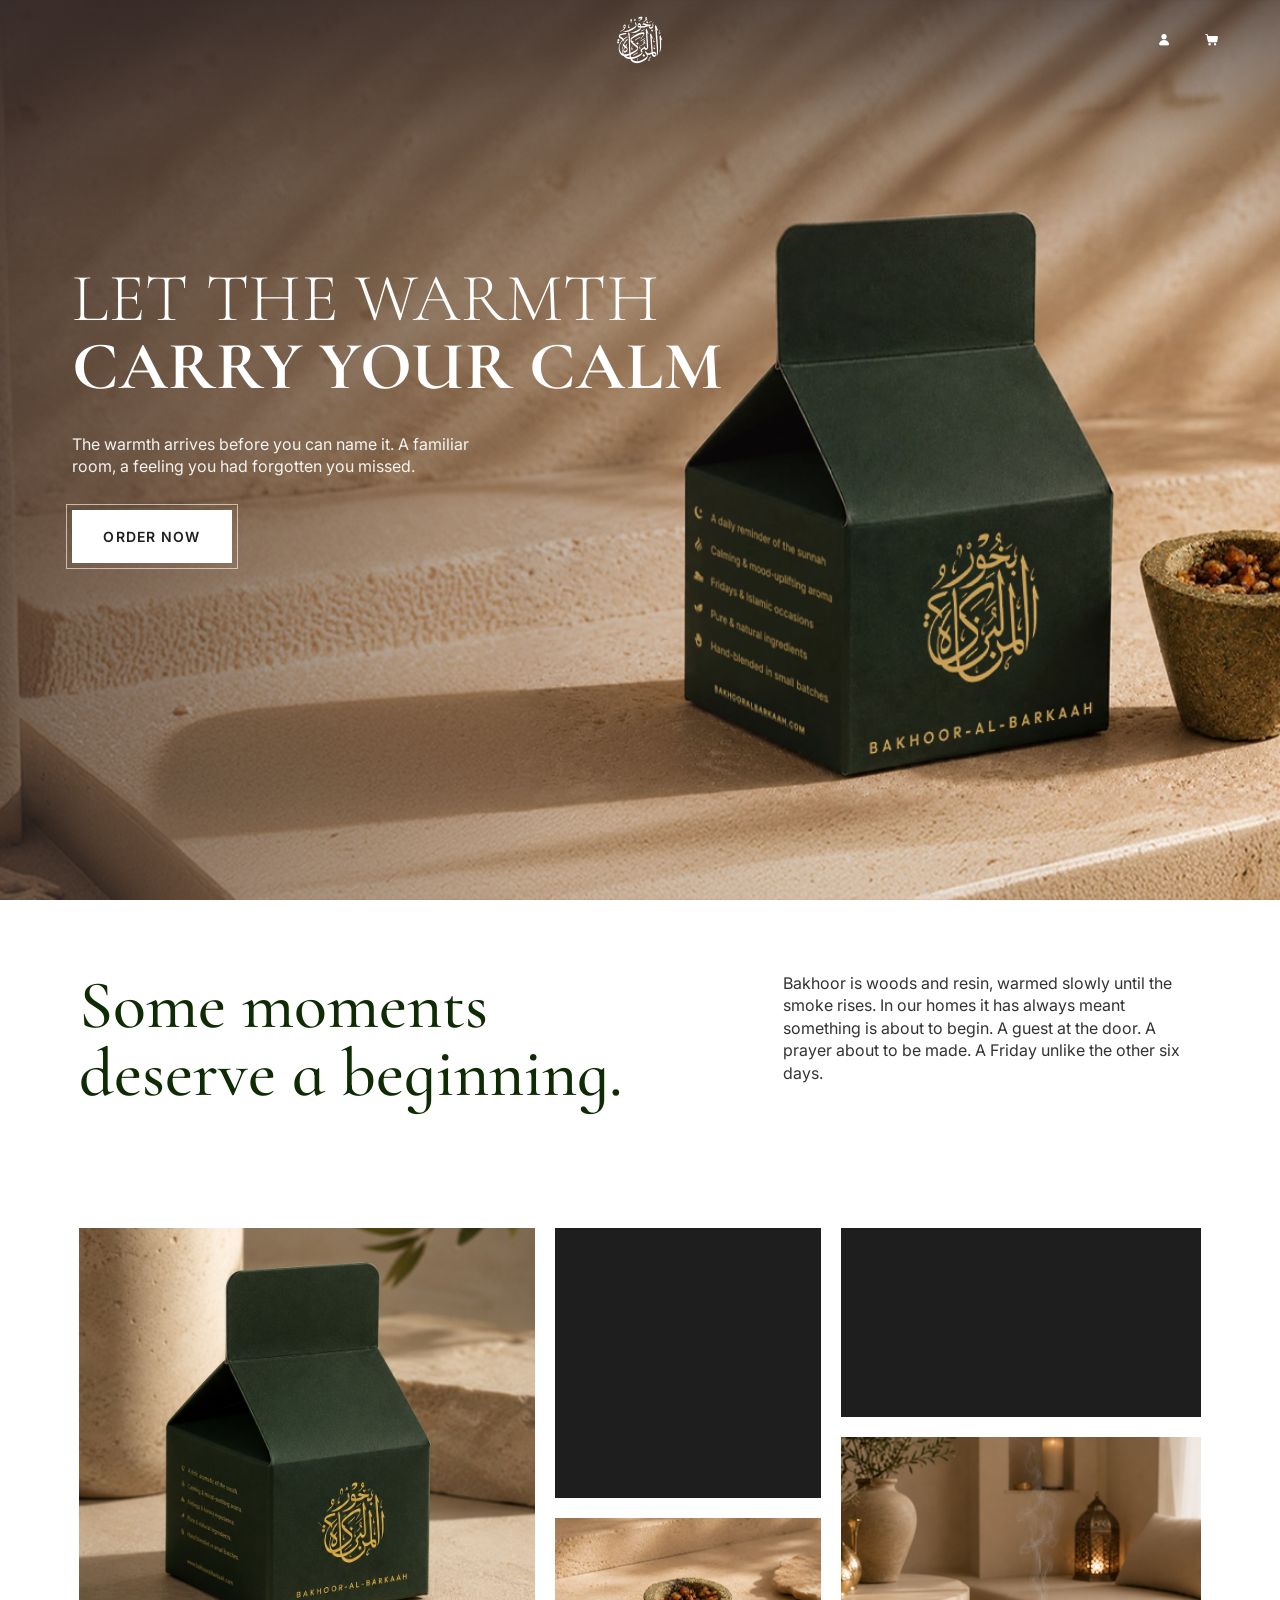
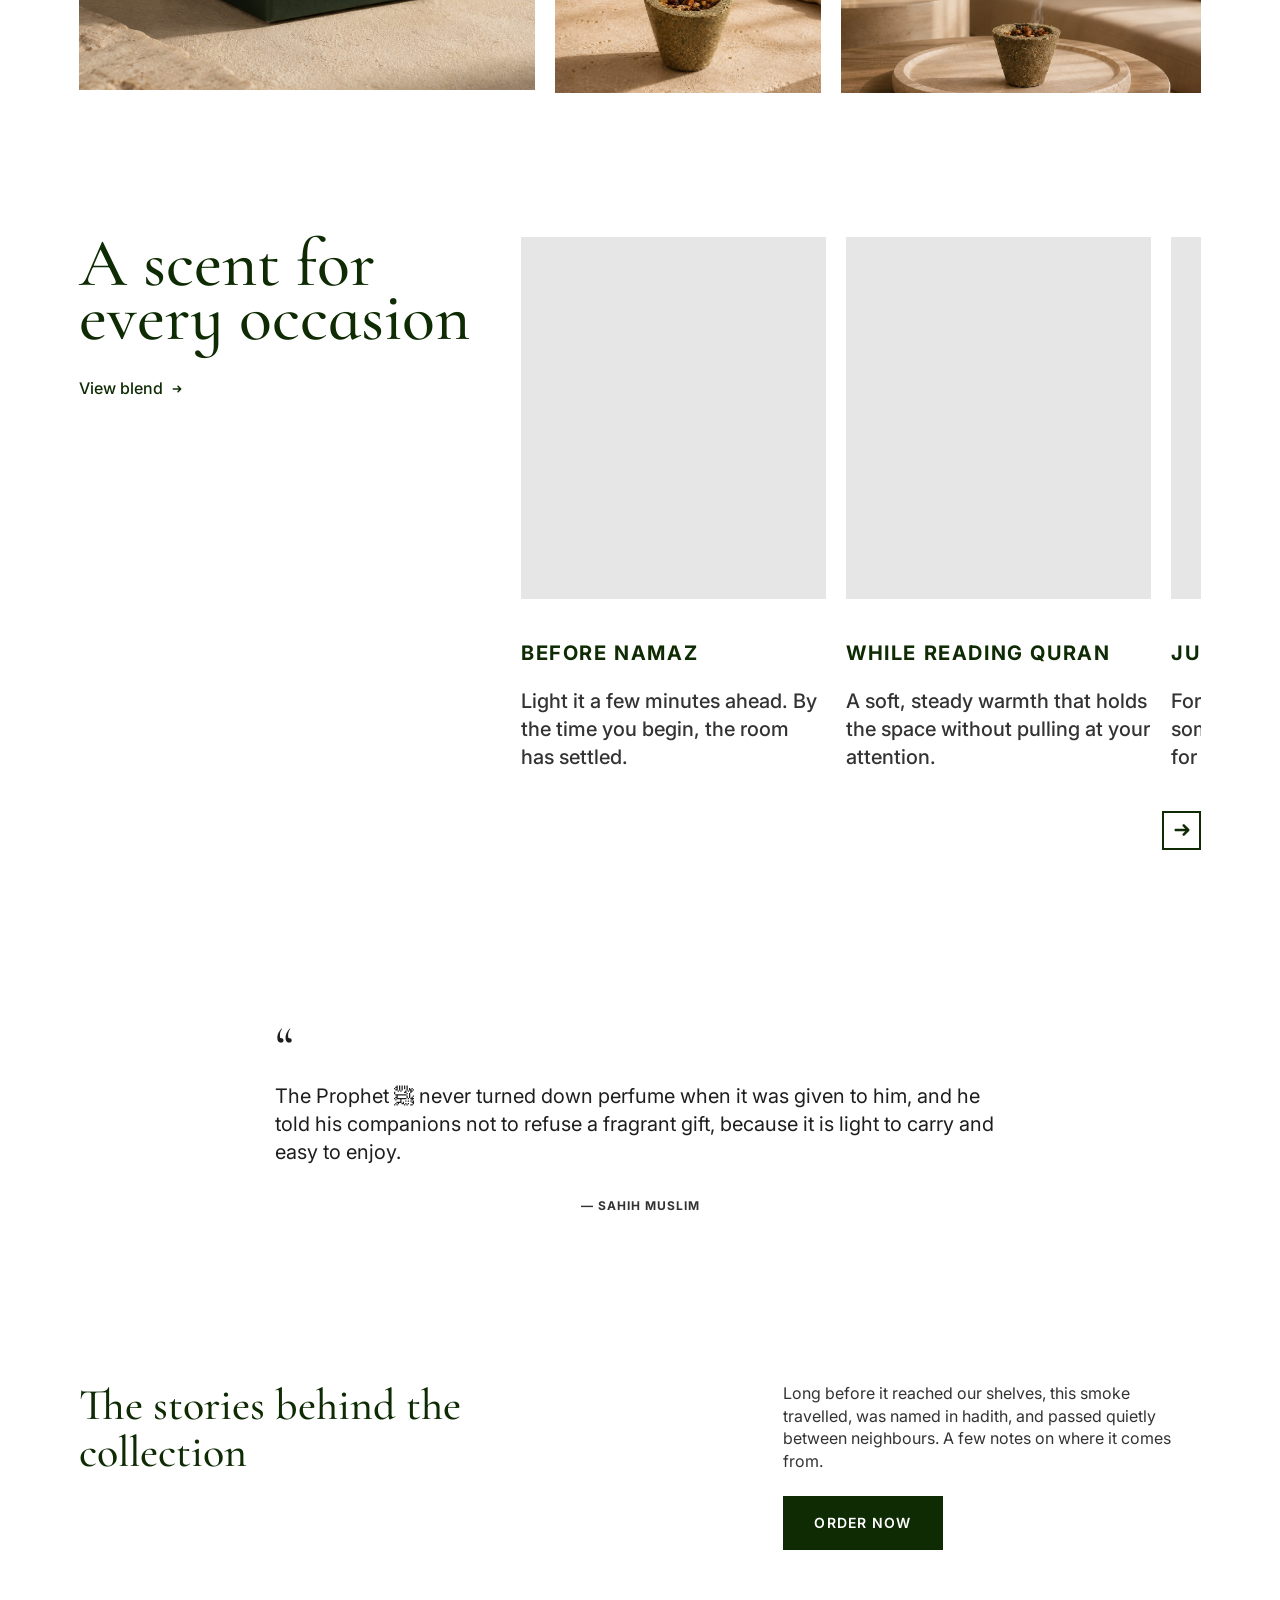
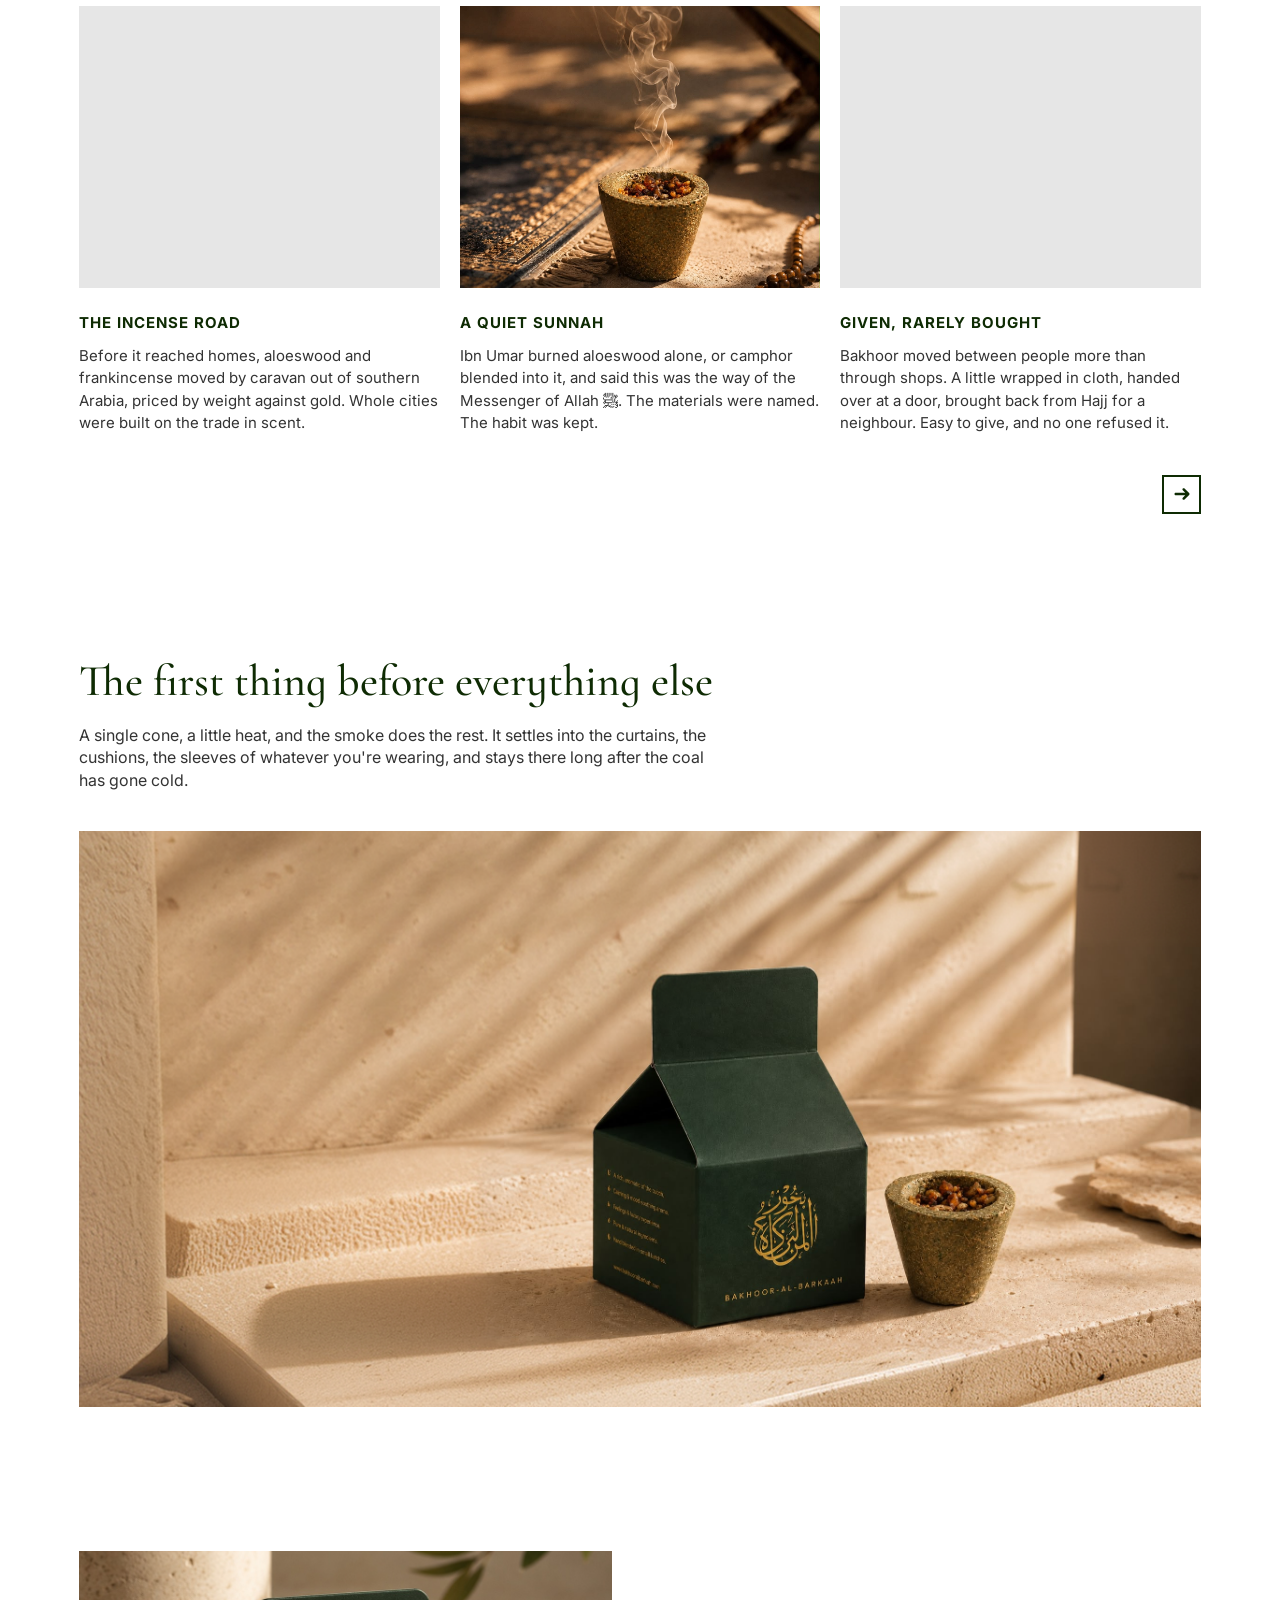
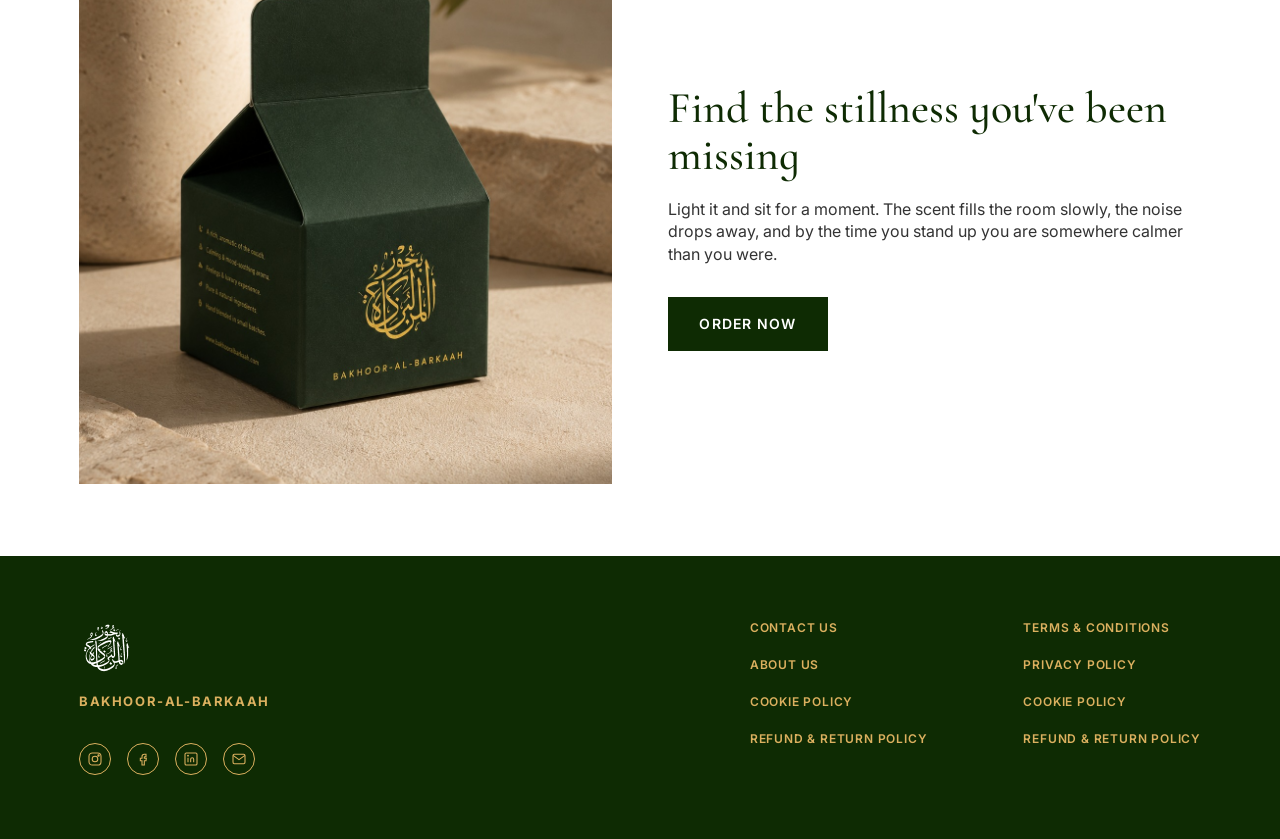
==== src/index.html @ 3503d8d9 "Initial commit: Bakhoor Al Barkaah site PHP + MySQL storefront with Figma-matched homepage, guest ch" ====
<!DOCTYPE html>
<html lang="en">
<head>
<meta charset="UTF-8">
<meta name="viewport" content="width=device-width, initial-scale=1.0">
<title>Bakhoor Al Barkaah — Let the Warmth Carry Your Calm</title>
<meta name="description" content="Bakhoor Al Barkaah — a fragrant blend of woods, resins, and oils, burned to create a rich, warm, and luxurious aroma.">

<link rel="preconnect" href="https://fonts.googleapis.com">
<link rel="preconnect" href="https://fonts.gstatic.com" crossorigin>
<link href="https://fonts.googleapis.com/css2?family=Cormorant+Infant:wght@300;500;700&family=Inter:wght@400;500;600;700&display=swap" rel="stylesheet">

<link rel="stylesheet" href="css/style.css">
</head>
<body>

<!-- ===================================================
     HERO
     Full-viewport intro banner: centered logo + account/
     basket nav over a background photo, heading, subtext,
     and the "Order now" CTA (outlined, see .hero__cta).
=================================================== -->
<section class="hero">
  <nav class="hero__nav">
    <a href="/" class="hero__logo" aria-label="Bakhoor Al Barkaah home">
      <img src="assets/icons/logo-emblem.png" alt="Bakhoor Al Barkaah">
    </a>
    <div class="hero__nav-actions">
      <a href="login.html" class="hero__icon-btn" id="navAccountLink" aria-label="My account">
        <img src="assets/icons/icon-people.png" alt="">
      </a>
      <a href="order.html" class="hero__icon-btn" aria-label="Order now">
        <img src="assets/icons/icon-basket.png" alt="">
      </a>
    </div>
  </nav>

  <div class="hero__content">
    <h1 class="hero__heading">
      <span class="hero__heading-line hero__heading-line--light">Let the warmth</span>
      <span class="hero__heading-line hero__heading-line--bold">carry your calm</span>
    </h1>
    <p class="hero__subtext">
      The warmth arrives before you can name it. A familiar room, a feeling you had forgotten you missed.
    </p>
    <a href="order.html" class="btn btn--primary hero__cta">
      <span>Order now</span>
    </a>
  </div>
</section>

<!-- ===================================================
     ABOUT
     "Some moments deserve a beginning." — intro copy
     plus a 3-column photo gallery (two tiles are still
     placeholders awaiting real photography).
=================================================== -->
<section class="about">
  <div class="about__header">
    <h2 class="about__heading">Some moments<br>deserve a beginning.</h2>
    <p class="about__text">
      Bakhoor is woods and resin, warmed slowly until the smoke rises. In our homes it has always meant something is about to begin. A guest at the door. A prayer about to be made. A Friday unlike the other six days.
    </p>
  </div>

  <div class="about__gallery">
    <div class="about__tile about__tile--box">
      <img src="assets/images/about/about-box.png" alt="Bakhoor Al Barkaah box">
    </div>

    <div class="about__col">
      <div class="about__tile about__tile--placeholder" aria-hidden="true"></div>
      <div class="about__tile about__tile--bowl">
        <img src="assets/images/about/about-bowl.png" alt="Bakhoor resin in a stone bowl">
      </div>
    </div>

    <div class="about__col about__col--wide">
      <div class="about__tile about__tile--placeholder" aria-hidden="true"></div>
      <div class="about__tile about__tile--lifestyle">
        <img src="assets/images/about/about-lifestyle.png" alt="Bakhoor burning in a living room setting">
      </div>
    </div>
  </div>
</section>

<!-- ===================================================
     OCCASIONS
     "A scent for every occasion" — a horizontally
     scrolling card carousel (js/main.js drives the
     arrow button via #occasionsNext / #occasionsTrack).
=================================================== -->
<section class="occasions">
  <div class="occasions__row">
    <div class="occasions__intro">
      <h2 class="occasions__heading">A scent for every occasion</h2>
      <a href="#blend" class="occasions__link">
        <span>View blend</span>
        <img src="assets/icons/icon-arrow-right-small.svg" alt="" class="occasions__link-icon">
      </a>
    </div>

    <!-- Cards are 305px (240px on mobile) wide and scroll-snap; the
         arrow button below steps one card width at a time. -->
    <ul class="occasions__track" id="occasionsTrack">
      <li class="occasions__card">
        <div class="occasions__card-image" aria-hidden="true"></div>
        <div class="occasions__card-text">
          <p class="occasions__card-title">Before Namaz</p>
          <p class="occasions__card-desc">Light it a few minutes ahead. By the time you begin, the room has settled.</p>
        </div>
      </li>
      <li class="occasions__card">
        <div class="occasions__card-image" aria-hidden="true"></div>
        <div class="occasions__card-text">
          <p class="occasions__card-title">While Reading Quran</p>
          <p class="occasions__card-desc">A soft, steady warmth that holds the space without pulling at your attention.</p>
        </div>
      </li>
      <li class="occasions__card">
        <div class="occasions__card-image" aria-hidden="true"></div>
        <div class="occasions__card-text">
          <p class="occasions__card-title">Jumu'ah</p>
          <p class="occasions__card-desc">For mornings that ask for something richer. Deeper resins, for a home that fills up.</p>
        </div>
      </li>
      <li class="occasions__card">
        <div class="occasions__card-image" aria-hidden="true"></div>
        <div class="occasions__card-text">
          <p class="occasions__card-title">Family Gatherings</p>
          <p class="occasions__card-desc">Floral and generous, enough for a full house. The scent people remember afterwards.</p>
        </div>
      </li>
      <li class="occasions__card">
        <div class="occasions__card-image" aria-hidden="true"></div>
        <div class="occasions__card-text">
          <p class="occasions__card-title">Welcoming Guests</p>
          <p class="occasions__card-desc">An old courtesy, still worth keeping. Warmth that reaches the door ahead of you.</p>
        </div>
      </li>
    </ul>
  </div>

  <div class="occasions__nav">
    <button type="button" class="arrow-btn" id="occasionsNext" aria-label="Scroll to next scent">
      <img src="assets/icons/icon-arrow-right.svg" alt="">
    </button>
  </div>
</section>

<!-- ===================================================
     HADITH QUOTE
     A single centered quotation (Sahih Muslim) — purely
     text, no image assets.
=================================================== -->
<section class="hadith">
  <div class="hadith__inner">
    <p class="hadith__mark" aria-hidden="true">&ldquo;</p>
    <p class="hadith__text">
      The Prophet ﷺ never turned down perfume when it was given to him, and he told his companions not to refuse a fragrant gift, because it is light to carry and easy to enjoy.
    </p>
    <p class="hadith__cite">— Sahih Muslim</p>
  </div>
</section>

<!-- ===================================================
     STORIES
     "The stories behind the collection" — heading/intro
     + CTA, then a 3-card grid. Only "A Quiet Sunnah" has
     a real photo today; the other two are placeholder
     tiles (same convention as the About gallery).
=================================================== -->
<section class="stories">
  <div class="stories__row">
    <h2 class="stories__heading">The stories behind the collection</h2>
    <div>
      <p class="stories__intro-text">
        Long before it reached our shelves, this smoke travelled, was named in hadith, and passed quietly between neighbours. A few notes on where it comes from.
      </p>
      <a href="order.html" class="btn-dark">Order now</a>
    </div>
  </div>

  <div class="stories__grid">
    <div class="stories__card">
      <div class="stories__card-image" aria-hidden="true"></div>
      <p class="stories__card-title">The Incense Road</p>
      <p class="stories__card-desc">Before it reached homes, aloeswood and frankincense moved by caravan out of southern Arabia, priced by weight against gold. Whole cities were built on the trade in scent.</p>
    </div>
    <div class="stories__card">
      <div class="stories__card-image">
        <img src="assets/images/stories/quiet-sunnah.png" alt="Bakhoor resin smoking gently on a prayer mat">
      </div>
      <p class="stories__card-title">A Quiet Sunnah</p>
      <p class="stories__card-desc">Ibn Umar burned aloeswood alone, or camphor blended into it, and said this was the way of the Messenger of Allah ﷺ. The materials were named. The habit was kept.</p>
    </div>
    <div class="stories__card">
      <div class="stories__card-image" aria-hidden="true"></div>
      <p class="stories__card-title">Given, Rarely Bought</p>
      <p class="stories__card-desc">Bakhoor moved between people more than through shops. A little wrapped in cloth, handed over at a door, brought back from Hajj for a neighbour. Easy to give, and no one refused it.</p>
    </div>
  </div>

  <!-- Unlike the occasions carousel, this grid isn't a scroll track —
       js/main.js smooth-scrolls the page down to #first-thing instead. -->
  <div class="stories__nav">
    <button type="button" class="arrow-btn" id="storiesNext" aria-label="Scroll to next story">
      <img src="assets/icons/icon-arrow-right.svg" alt="">
    </button>
  </div>
</section>

<!-- ===================================================
     FEATURE — "The first thing before everything else"
     Stacked layout: heading + text, then one full-width
     image. See .feature--stacked in style.css.
=================================================== -->
<section class="feature feature--stacked" id="first-thing">
  <div class="feature__inner">
    <h2 class="feature__heading">The first thing before everything else</h2>
    <p class="feature__text">
      A single cone, a little heat, and the smoke does the rest. It settles into the curtains, the cushions, the sleeves of whatever you're wearing, and stays there long after the coal has gone cold.
    </p>
    <div class="feature__image">
      <img src="assets/images/sections/first-thing.png" alt="Bakhoor Al Barkaah box beside a smoking resin bowl on stone steps">
    </div>
  </div>
</section>

<!-- ===================================================
     FEATURE — "Find the stillness you've been missing"
     Split layout: image and text side by side. See
     .feature--split in style.css.
=================================================== -->
<section class="feature feature--split">
  <div class="feature__inner">
    <div class="feature__image">
      <img src="assets/images/sections/product-stone-steps.png" alt="Bakhoor Al Barkaah box beside a smoking resin bowl">
    </div>
    <div class="feature__content">
      <h2 class="feature__heading">Find the stillness you've been missing</h2>
      <p class="feature__text">
        Light it and sit for a moment. The scent fills the room slowly, the noise drops away, and by the time you stand up you are somewhere calmer than you were.
      </p>
      <a href="order.html" class="btn-dark feature__cta">Order now</a>
    </div>
  </div>
</section>

<!-- ===================================================
     FOOTER
     Brand (logo/wordmark/social) + two policy-link
     columns. Social/policy links are placeholders (#)
     until real destinations exist.
=================================================== -->
<footer class="site-footer">
  <div class="site-footer__top">
    <div class="site-footer__brand">
      <img src="assets/icons/logo-emblem.png" alt="Bakhoor Al Barkaah">
      <p class="site-footer__wordmark">Bakhoor-Al-Barkaah</p>
      <div class="site-footer__social">
        <a href="#" aria-label="Instagram">
          <svg viewBox="0 0 24 24" fill="none" stroke="currentColor" stroke-width="1.6"><rect x="3" y="3" width="18" height="18" rx="5"/><circle cx="12" cy="12" r="4.2"/><circle cx="17.3" cy="6.7" r="1"/></svg>
        </a>
        <a href="#" aria-label="Facebook">
          <svg viewBox="0 0 24 24" fill="none" stroke="currentColor" stroke-width="1.6"><path d="M14 8.5h2.5V5H14c-2 0-3.5 1.5-3.5 3.5V11H8v3.5h2.5V21H14v-6.5h2.5l.5-3.5h-3V9c0-.3.2-.5.5-.5z"/></svg>
        </a>
        <a href="#" aria-label="LinkedIn">
          <svg viewBox="0 0 24 24" fill="none" stroke="currentColor" stroke-width="1.6"><rect x="3" y="3" width="18" height="18" rx="2"/><line x1="7.5" y1="10" x2="7.5" y2="17"/><circle cx="7.5" cy="7" r="0.6" fill="currentColor"/><path d="M11.5 17v-4.5c0-1.4 1-2.3 2.3-2.3s2.2.9 2.2 2.3V17"/></svg>
        </a>
        <a href="#" aria-label="Email">
          <svg viewBox="0 0 24 24" fill="none" stroke="currentColor" stroke-width="1.6"><rect x="3" y="5" width="18" height="14" rx="2"/><path d="M3 6.5l9 6.5 9-6.5"/></svg>
        </a>
      </div>
    </div>

    <div class="site-footer__links">
      <div class="site-footer__col">
        <a href="#">Contact Us</a>
        <a href="#">About Us</a>
        <a href="#">Cookie Policy</a>
        <a href="#">Refund &amp; Return Policy</a>
      </div>
      <div class="site-footer__col">
        <a href="#">Terms &amp; Conditions</a>
        <a href="#">Privacy Policy</a>
        <a href="#">Cookie Policy</a>
        <a href="#">Refund &amp; Return Policy</a>
      </div>
    </div>
  </div>
</footer>

<script src="js/api.js"></script>
<script src="js/main.js" defer></script>
</body>
</html>
---- src/css/style.css ----
/* =================================================
   style.css
   Global tokens/reset + everything on the homepage
   (index.html): hero, about, occasions carousel,
   hadith quote, stories, feature sections, footer.
   Non-hero pages (login/order/signup) additionally
   load pages.css for their own chrome.
================================================= */

/* ---------------------------------------------
   Reset
--------------------------------------------- */
*,
*::before,
*::after {
  box-sizing: border-box;
  margin: 0;
  padding: 0;
}

html {
  scroll-behavior: smooth;
}

body {
  min-height: 100vh;
  font-family: var(--font-sans);
  color: var(--color-white);
  background: var(--color-overlay);
  line-height: 1.4;
  -webkit-font-smoothing: antialiased;
}

img {
  display: block;
  max-width: 100%;
}

a {
  color: inherit;
  text-decoration: none;
}

button {
  font: inherit;
  cursor: pointer;
}

/* ---------------------------------------------
   Tokens
--------------------------------------------- */
:root {
  --color-white: #ffffff;
  --color-dark-text: #1e1e1e;
  --color-overlay: #2e2424;
  --color-gold: #b78a4a;
  --color-gold-light: #dbb05f;
  --color-green: #0e2b03;
  --color-body-text: #333333;
  --color-placeholder: #e6e6e6;

  --font-serif: 'Cormorant Infant', 'Times New Roman', serif;
  --font-sans: 'Inter', -apple-system, BlinkMacSystemFont, 'Segoe UI', sans-serif;

  --ease-out: cubic-bezier(0.16, 1, 0.3, 1);
}

@media (prefers-reduced-motion: reduce) {
  *,
  *::before,
  *::after {
    animation-duration: 0.01ms !important;
    animation-iteration-count: 1 !important;
    transition-duration: 0.01ms !important;
    scroll-behavior: auto !important;
  }
}

/* ---------------------------------------------
   Hero
--------------------------------------------- */
.hero {
  position: relative;
  isolation: isolate;
  width: 100%;
  height: 100vh;
  height: 100dvh;
  min-height: 560px;
  overflow: hidden;
  color: var(--color-white);
  /* Shows through on narrow/tall screens (see the max-width:640px override
     below), where the product shot uses background-size:contain and can't
     fill every edge — picked to match the photo's warm background tone. */
  background-color: #7a6248;
  background-image:
    url('../assets/images/hero/hero-gradient-fade.png'),
    url('../assets/images/hero/hero-gradient-vignette.png'),
    url('../assets/images/hero/hero-background.png');
  background-size: cover, cover, cover;
  background-position: top, top, top;
  background-repeat: no-repeat, no-repeat, no-repeat;
}

/* ---- Nav ---- */
.hero__nav {
  position: absolute;
  top: 0;
  left: 0;
  right: 0;
  z-index: 2; /* .hero__content is also positioned and comes after in the DOM, so without
                 this it paints on top and its (invisible) padding swallows nav clicks */
  display: flex;
  align-items: center;
  justify-content: flex-end;
  height: 80px;
  padding: 0 48px;
}

.hero__logo {
  position: absolute;
  left: 50%;
  top: 50%;
  transform: translate(-50%, -50%);
  width: 56px;
  height: 56px;
  display: flex;
  align-items: center;
  justify-content: center;
  transition: transform 0.4s var(--ease-out), filter 0.4s var(--ease-out);
}

.hero__logo:hover,
.hero__logo:focus-visible {
  transform: translate(-50%, -50%) scale(1.08) rotate(4deg);
  filter: drop-shadow(0 0 10px rgba(255, 255, 255, 0.35));
}

.hero__logo img {
  width: 100%;
  height: 100%;
}

.hero__nav-actions {
  display: flex;
  align-items: center;
  gap: 8px;
}

.hero__icon-btn {
  display: flex;
  align-items: center;
  justify-content: center;
  width: 40px;
  height: 40px;
  border-radius: 50%;
  transition: background-color 0.3s var(--ease-out), transform 0.3s var(--ease-out);
}

.hero__icon-btn img {
  width: 24px;
  height: 24px;
  transition: transform 0.3s var(--ease-out);
}

.hero__icon-btn:hover,
.hero__icon-btn:focus-visible {
  background-color: rgba(255, 255, 255, 0.14);
  transform: translateY(-1px);
}

.hero__icon-btn:hover img,
.hero__icon-btn:focus-visible img {
  transform: scale(1.1);
}

.hero__icon-btn:active {
  transform: translateY(0) scale(0.95);
}

/* ---- Content ---- */
.hero__content {
  position: relative;
  display: flex;
  flex-direction: column;
  align-items: flex-start;
  gap: 32px;
  padding: 265px 72px 0;
}

.hero__heading {
  font-family: var(--font-serif);
  font-size: 68px;
  line-height: 1;
  letter-spacing: 0.01em;
  text-transform: uppercase;
  animation: hero-rise 0.9s var(--ease-out) both;
}

.hero__heading-line {
  display: block;
}

@media (min-width: 641px) {
  .hero__heading-line {
    white-space: nowrap;
  }
}

.hero__heading-line--light {
  font-weight: 300;
}

.hero__heading-line--bold {
  font-weight: 700;
}

.hero__subtext {
  font-size: 16px;
  line-height: 1.4;
  max-width: 418px;
  color: rgba(255, 255, 255, 0.92);
  animation: hero-rise 0.9s var(--ease-out) 0.12s both;
}

.hero__cta {
  /* Extra ring around the button only — colors are untouched */
  outline: 1px solid rgba(255, 255, 255, 0.6);
  outline-offset: 5px;
  animation: hero-rise 0.9s var(--ease-out) 0.24s both;
}

@keyframes hero-rise {
  from {
    opacity: 0;
    transform: translateY(16px);
  }
  to {
    opacity: 1;
    transform: translateY(0);
  }
}

/* ---------------------------------------------
   Buttons
--------------------------------------------- */
.btn {
  display: inline-flex;
  align-items: center;
  justify-content: center;
  width: 160px;
  padding: 16px 20px;
  border: 1px solid var(--color-white);
  font-family: var(--font-sans);
  font-size: 14px;
  font-weight: 600;
  letter-spacing: 1.12px;
  text-transform: uppercase;
  white-space: nowrap;
  transition: background-color 0.35s var(--ease-out),
    color 0.35s var(--ease-out),
    border-color 0.35s var(--ease-out),
    transform 0.35s var(--ease-out),
    box-shadow 0.35s var(--ease-out);
}

.btn--primary {
  background-color: var(--color-white);
  color: var(--color-dark-text);
}

.btn--primary:hover,
.btn--primary:focus-visible {
  background-color: var(--color-gold);
  border-color: var(--color-gold);
  color: var(--color-white);
  transform: translateY(-3px);
  box-shadow: 0 10px 24px rgba(0, 0, 0, 0.25);
}

.btn--primary:active {
  transform: translateY(-1px);
  box-shadow: 0 4px 12px rgba(0, 0, 0, 0.2);
}

/* ---------------------------------------------
   Responsive
--------------------------------------------- */
@media (max-width: 1024px) {
  .hero__heading {
    font-size: 48px;
  }

  .hero__content {
    padding: 140px 40px 0;
  }
}

@media (max-width: 900px) {
  .hero {
    min-height: 640px;
  }

  .hero__nav {
    justify-content: space-between;
    padding: 0 24px;
  }

  .hero__logo {
    position: static;
    transform: none;
  }

  .hero__logo:hover,
  .hero__logo:focus-visible {
    transform: scale(1.08) rotate(4deg);
  }
}

@media (max-width: 640px) {
  .hero__heading {
    font-size: 36px;
  }

  .hero__content {
    padding: 100px 24px 0;
    gap: 20px;
  }

  /* The desktop photo is landscape (1440x820) — cropped to "cover" a tall
     narrow phone screen, it pushed the product box almost entirely out of
     frame. These -mobile assets are a portrait crop centered on the box
     (see assets/images/hero/), and background-size:contain guarantees the
     whole box stays visible. The photo runs dark (top, for text contrast)
     to light sandy tones (bottom) — a flat fallback color couldn't match
     both ends, so the letterboxing is filled by a matching vertical
     gradient instead (added as the bottom-most background layer). */
  .hero {
    background-image:
      url('../assets/images/hero/hero-gradient-fade-mobile.png'),
      url('../assets/images/hero/hero-gradient-vignette-mobile.png'),
      url('../assets/images/hero/hero-background-mobile.png'),
      linear-gradient(to bottom, #4a3c32 0%, #6b5645 18%, #c19770 82%, #c19770 100%);
    background-size: contain, contain, contain, cover;
    background-position: center, center, center, center;
  }
}

@media (max-width: 560px) {
  .hero__subtext {
    max-width: 100%;
  }

  .btn {
    width: 100%;
    max-width: 220px;
  }
}

/* ---------------------------------------------
   About
--------------------------------------------- */
.about {
  background: var(--color-white);
  padding: 72px 79px;
}

.about__header {
  display: flex;
  align-items: flex-start;
  justify-content: space-between;
  gap: 48px;
  max-width: 1281px;
  margin: 0 auto;
}

.about__heading {
  font-family: var(--font-serif);
  font-weight: 500;
  font-size: 68px;
  line-height: 1;
  color: var(--color-green);
  white-space: nowrap;
}

.about__text {
  font-family: var(--font-sans);
  font-size: 16px;
  line-height: 1.4;
  color: var(--color-body-text);
  max-width: 418px;
}

/* ---- Photo gallery ----
   3-column collage: one tall product shot, one narrow
   column (placeholder + bowl photo), one wide column
   (placeholder + lifestyle photo). Aspect ratios below
   keep each tile's proportions steady while its
   column/row width changes across breakpoints. */
.about__gallery {
  display: grid;
  grid-template-columns: 523fr 305fr 413fr;
  gap: 20px;
  max-width: 1281px;
  margin: 120px auto 0;
}

.about__col {
  display: flex;
  flex-direction: column;
  gap: 20px;
}

.about__tile {
  overflow: hidden;
  background: var(--color-dark-text);
}

.about__tile img {
  width: 100%;
  height: 100%;
  object-fit: cover;
  transition: transform 0.6s var(--ease-out);
}

.about__tile:hover img {
  transform: scale(1.05);
}

.about__tile--box {
  aspect-ratio: 523 / 530;
}

.about__col .about__tile--placeholder {
  aspect-ratio: 305 / 310;
}

.about__tile--bowl {
  aspect-ratio: 305 / 200;
}

.about__col--wide .about__tile--placeholder {
  aspect-ratio: 413 / 217;
}

.about__tile--lifestyle {
  aspect-ratio: 413 / 293;
}

@media (max-width: 1024px) {
  .about {
    padding: 56px 40px;
  }

  .about__heading {
    font-size: 48px;
  }

  .about__gallery {
    margin-top: 64px;
  }
}

@media (max-width: 900px) {
  .about__header {
    flex-direction: column;
    gap: 24px;
  }

  .about__text {
    max-width: 100%;
  }
}

@media (max-width: 640px) {
  .about {
    padding: 48px 24px;
  }

  .about__heading {
    font-size: 36px;
    white-space: normal;
  }

  .about__gallery {
    grid-template-columns: 1fr;
    margin-top: 40px;
  }

  .about__col,
  .about__col--wide {
    display: contents;
  }

  .about__tile--box {
    aspect-ratio: 4 / 3;
  }

  .about__col .about__tile--placeholder,
  .about__col--wide .about__tile--placeholder {
    aspect-ratio: 16 / 9;
  }
}

/* ---------------------------------------------
   Occasions
--------------------------------------------- */
.occasions {
  background: var(--color-white);
  padding: 72px 79px;
}

.occasions__row {
  display: flex;
  align-items: flex-start;
  gap: 40px;
}

.occasions__intro {
  display: flex;
  flex-direction: column;
  align-items: flex-start;
  gap: 32px;
  width: 402px;
  flex-shrink: 0;
}

.occasions__heading {
  font-family: var(--font-serif);
  font-weight: 500;
  font-size: 68px;
  line-height: 0.8;
  color: var(--color-green);
}

.occasions__link {
  display: inline-flex;
  align-items: center;
  gap: 8px;
  font-family: var(--font-sans);
  font-weight: 500;
  font-size: 16px;
  color: var(--color-green);
}

.occasions__link-icon {
  width: 12px;
  height: 12px;
  transition: transform 0.3s var(--ease-out);
}

.occasions__link:hover .occasions__link-icon,
.occasions__link:focus-visible .occasions__link-icon {
  transform: translateX(4px);
}

/* ---- Horizontally-scrolling card carousel ----
   width:100% + min-width:0 are required: as a flex item
   this element would otherwise grow to fit every card
   instead of clipping to the row and scrolling internally,
   which pushes the whole page into horizontal scroll. */
.occasions__track {
  display: flex;
  width: 100%;
  min-width: 0;
  gap: 20px;
  list-style: none;
  overflow-x: auto;
  scroll-snap-type: x mandatory;
  scroll-behavior: smooth;
  scrollbar-width: none;
}

.occasions__track::-webkit-scrollbar {
  display: none;
}

.occasions__card {
  display: flex;
  flex-direction: column;
  gap: 40px;
  width: 305px;
  flex-shrink: 0;
  scroll-snap-align: start;
}

.occasions__card-image {
  height: 362px;
  background: var(--color-placeholder);
  transition: background-color 0.3s var(--ease-out), transform 0.3s var(--ease-out);
}

.occasions__card:hover .occasions__card-image {
  transform: translateY(-4px);
  background-color: #dcdcdc;
}

.occasions__card-text {
  display: flex;
  flex-direction: column;
  gap: 20px;
}

.occasions__card-title {
  font-family: var(--font-sans);
  font-weight: 700;
  font-size: 20px;
  letter-spacing: 1.6px;
  text-transform: uppercase;
  color: var(--color-green);
}

.occasions__card-desc {
  font-family: var(--font-sans);
  font-weight: 500;
  font-size: 20px;
  line-height: 1.4;
  color: var(--color-body-text);
}

.occasions__nav {
  display: flex;
  justify-content: flex-end;
  margin-top: 40px;
}

.arrow-btn {
  display: flex;
  align-items: center;
  justify-content: center;
  width: 39px;
  height: 39px;
  padding: 0;
  background: transparent;
  border: 2px solid var(--color-green);
  transition: background-color 0.3s var(--ease-out);
}

.arrow-btn img {
  width: 20px;
  height: 20px;
  transition: transform 0.3s var(--ease-out);
}

.arrow-btn:hover,
.arrow-btn:focus-visible {
  background-color: var(--color-green);
}

.arrow-btn:hover img,
.arrow-btn:focus-visible img {
  transform: translateX(3px);
  filter: brightness(0) invert(1);
}

@media (max-width: 1024px) {
  .occasions {
    padding: 56px 40px;
  }

  .occasions__heading {
    font-size: 48px;
  }
}

@media (max-width: 900px) {
  .occasions__row {
    flex-direction: column;
    gap: 32px;
  }

  .occasions__intro {
    width: 100%;
  }
}

@media (max-width: 640px) {
  .occasions {
    padding: 48px 24px;
  }

  .occasions__heading {
    font-size: 36px;
  }

  .occasions__card {
    width: 240px;
  }

  .occasions__card-image {
    height: 280px;
  }
}

/* ---------------------------------------------
   Dark CTA button (used on white sections)
--------------------------------------------- */
.btn-dark {
  display: inline-flex;
  align-items: center;
  justify-content: center;
  width: 160px;
  padding: 16px 20px;
  background: var(--color-green);
  border: 1px solid var(--color-green);
  color: var(--color-white);
  font-family: var(--font-sans);
  font-size: 14px;
  font-weight: 600;
  letter-spacing: 1.12px;
  text-transform: uppercase;
  white-space: nowrap;
  transition: background-color 0.35s var(--ease-out), transform 0.35s var(--ease-out),
    box-shadow 0.35s var(--ease-out);
}

.btn-dark:hover,
.btn-dark:focus-visible {
  background-color: var(--color-gold);
  border-color: var(--color-gold);
  transform: translateY(-3px);
  box-shadow: 0 10px 24px rgba(0, 0, 0, 0.2);
}

.btn-dark:active {
  transform: translateY(-1px);
}

/* ---------------------------------------------
   Hadith quote
--------------------------------------------- */
.hadith {
  background: var(--color-white);
  padding: 96px 79px;
}

.hadith__inner {
  max-width: 730px;
  margin: 0 auto;
}

.hadith__mark {
  font-family: var(--font-serif);
  font-size: 56px;
  line-height: 1;
  color: var(--color-dark-text);
}

.hadith__text {
  margin-top: 8px;
  font-size: 20px;
  line-height: 1.4;
  color: var(--color-dark-text);
}

.hadith__cite {
  display: flex;
  align-items: center;
  justify-content: center;
  gap: 8px;
  margin-top: 32px;
  font-size: 12px;
  font-weight: 700;
  letter-spacing: 1px;
  text-transform: uppercase;
  color: var(--color-body-text);
}

.hadith__cite img {
  width: 12px;
  height: 12px;
}

/* ---------------------------------------------
   Stories
--------------------------------------------- */
.stories {
  background: var(--color-white);
  padding: 72px 79px;
}

.stories__row {
  display: flex;
  align-items: flex-start;
  justify-content: space-between;
  gap: 40px;
  max-width: 1282px;
  margin: 0 auto 56px;
}

.stories__heading {
  font-family: var(--font-serif);
  font-weight: 500;
  font-size: 44px;
  line-height: 1.05;
  color: var(--color-green);
  max-width: 500px;
}

.stories__intro-text {
  font-size: 16px;
  line-height: 1.4;
  color: var(--color-body-text);
  max-width: 418px;
  margin-bottom: 24px;
}

/* ---- 3-card grid ----
   Two real photos plus one placeholder tile, matching
   the pattern already used in the About gallery above. */
.stories__grid {
  display: grid;
  grid-template-columns: repeat(3, 1fr);
  gap: 20px;
  max-width: 1282px;
  margin: 0 auto;
}

.stories__card-image {
  aspect-ratio: 667 / 522;
  overflow: hidden;
  background: var(--color-placeholder);
}

.stories__card-image img {
  width: 100%;
  height: 100%;
  object-fit: cover;
  transition: transform 0.6s var(--ease-out);
}

.stories__card:hover .stories__card-image img {
  transform: scale(1.05);
}

.stories__card-title {
  margin-top: 24px;
  font-size: 15px;
  font-weight: 700;
  letter-spacing: 1px;
  text-transform: uppercase;
  color: var(--color-green);
}

.stories__card-desc {
  margin-top: 12px;
  font-size: 15px;
  line-height: 1.5;
  color: var(--color-body-text);
}

.stories__nav {
  display: flex;
  justify-content: flex-end;
  max-width: 1282px;
  margin: 40px auto 0;
}

@media (max-width: 1024px) {
  .hadith,
  .stories {
    padding: 56px 40px;
  }

  .stories__grid {
    grid-template-columns: 1fr 1fr;
  }
}

@media (max-width: 900px) {
  .stories__row {
    flex-direction: column;
  }
}

@media (max-width: 640px) {
  .hadith,
  .stories {
    padding: 48px 24px;
  }

  .hadith__mark {
    font-size: 40px;
  }

  .hadith__text {
    font-size: 17px;
  }

  .stories__grid {
    grid-template-columns: 1fr;
  }

  .stories__heading {
    font-size: 32px;
  }
}

/* ---------------------------------------------
   Feature sections (first thing / find stillness)
--------------------------------------------- */
.feature {
  background: var(--color-white);
  padding: 72px 79px;
}

.feature__inner {
  max-width: 1282px;
  margin: 0 auto;
}

.feature__heading {
  font-family: var(--font-serif);
  font-weight: 500;
  font-size: 44px;
  line-height: 1.05;
  color: var(--color-green);
}

.feature__text {
  margin-top: 20px;
  font-size: 16px;
  line-height: 1.4;
  color: var(--color-body-text);
  max-width: 647px;
}

/* ---- .feature--stacked: "The first thing before everything else" ----
   Heading + text on top, one full-width image below. */
.feature--stacked .feature__image {
  margin-top: 40px;
  aspect-ratio: 1285 / 660;
  overflow: hidden;
  background: var(--color-placeholder);
}

.feature--stacked .feature__image img {
  width: 100%;
  height: 100%;
  object-fit: cover;
}

/* ---- .feature--split: "Find the stillness you've been missing" ----
   Image and text side by side, 50/50. */
.feature--split .feature__inner {
  display: flex;
  align-items: center;
  gap: 56px;
}

.feature--split .feature__image {
  flex: 1 1 50%;
  aspect-ratio: 640 / 640;
  overflow: hidden;
  background: var(--color-placeholder);
}

.feature--split .feature__image img {
  width: 100%;
  height: 100%;
  object-fit: cover;
}

.feature--split .feature__content {
  flex: 1 1 50%;
}

.feature--split .feature__text {
  max-width: 589px;
}

.feature__cta {
  margin-top: 32px;
}

@media (max-width: 1024px) {
  .feature {
    padding: 56px 40px;
  }

  .feature__heading {
    font-size: 36px;
  }
}

@media (max-width: 900px) {
  .feature--split .feature__inner {
    flex-direction: column;
  }

  .feature--split .feature__image,
  .feature--split .feature__content {
    flex: 1 1 auto;
    width: 100%;
  }
}

@media (max-width: 640px) {
  .feature {
    padding: 48px 24px;
  }

  .feature__heading {
    font-size: 30px;
  }

  .feature--stacked .feature__image {
    margin-top: 24px;
  }
}

/* ---------------------------------------------
   Footer
--------------------------------------------- */
.site-footer {
  background: var(--color-green);
  color: var(--color-gold-light);
  padding: 64px 79px;
}

.site-footer__top {
  display: flex;
  align-items: flex-start;
  justify-content: space-between;
  flex-wrap: wrap;
  gap: 48px;
  max-width: 1282px;
  margin: 0 auto;
}

/* ---- Brand block: logo, wordmark, social icons ---- */
.site-footer__brand img {
  width: 56px;
  height: 56px;
}

.site-footer__wordmark {
  margin-top: 16px;
  font-size: 13px;
  font-weight: 700;
  letter-spacing: 1.6px;
  text-transform: uppercase;
  color: var(--color-gold-light);
}

.site-footer__social {
  display: flex;
  gap: 16px;
  margin-top: 32px;
}

.site-footer__social a {
  display: flex;
  align-items: center;
  justify-content: center;
  width: 32px;
  height: 32px;
  border-radius: 50%;
  border: 1px solid var(--color-gold-light);
  color: var(--color-gold-light);
  transition: background-color 0.3s var(--ease-out), color 0.3s var(--ease-out);
}

.site-footer__social a:hover,
.site-footer__social a:focus-visible {
  background-color: var(--color-gold-light);
  color: var(--color-green);
}

.site-footer__social svg {
  width: 16px;
  height: 16px;
}

/* ---- Two policy-link columns ---- */
.site-footer__links {
  display: flex;
  gap: 96px;
}

.site-footer__col {
  display: flex;
  flex-direction: column;
  gap: 20px;
}

.site-footer__col a {
  font-size: 12px;
  font-weight: 600;
  letter-spacing: 0.8px;
  text-transform: uppercase;
  color: var(--color-gold-light);
  transition: color 0.3s var(--ease-out);
}

.site-footer__col a:hover,
.site-footer__col a:focus-visible {
  color: var(--color-white);
}

@media (max-width: 1024px) {
  .site-footer {
    padding: 48px 40px;
  }
}

@media (max-width: 640px) {
  .site-footer {
    padding: 40px 24px;
  }

  .site-footer__links {
    gap: 40px;
  }
}
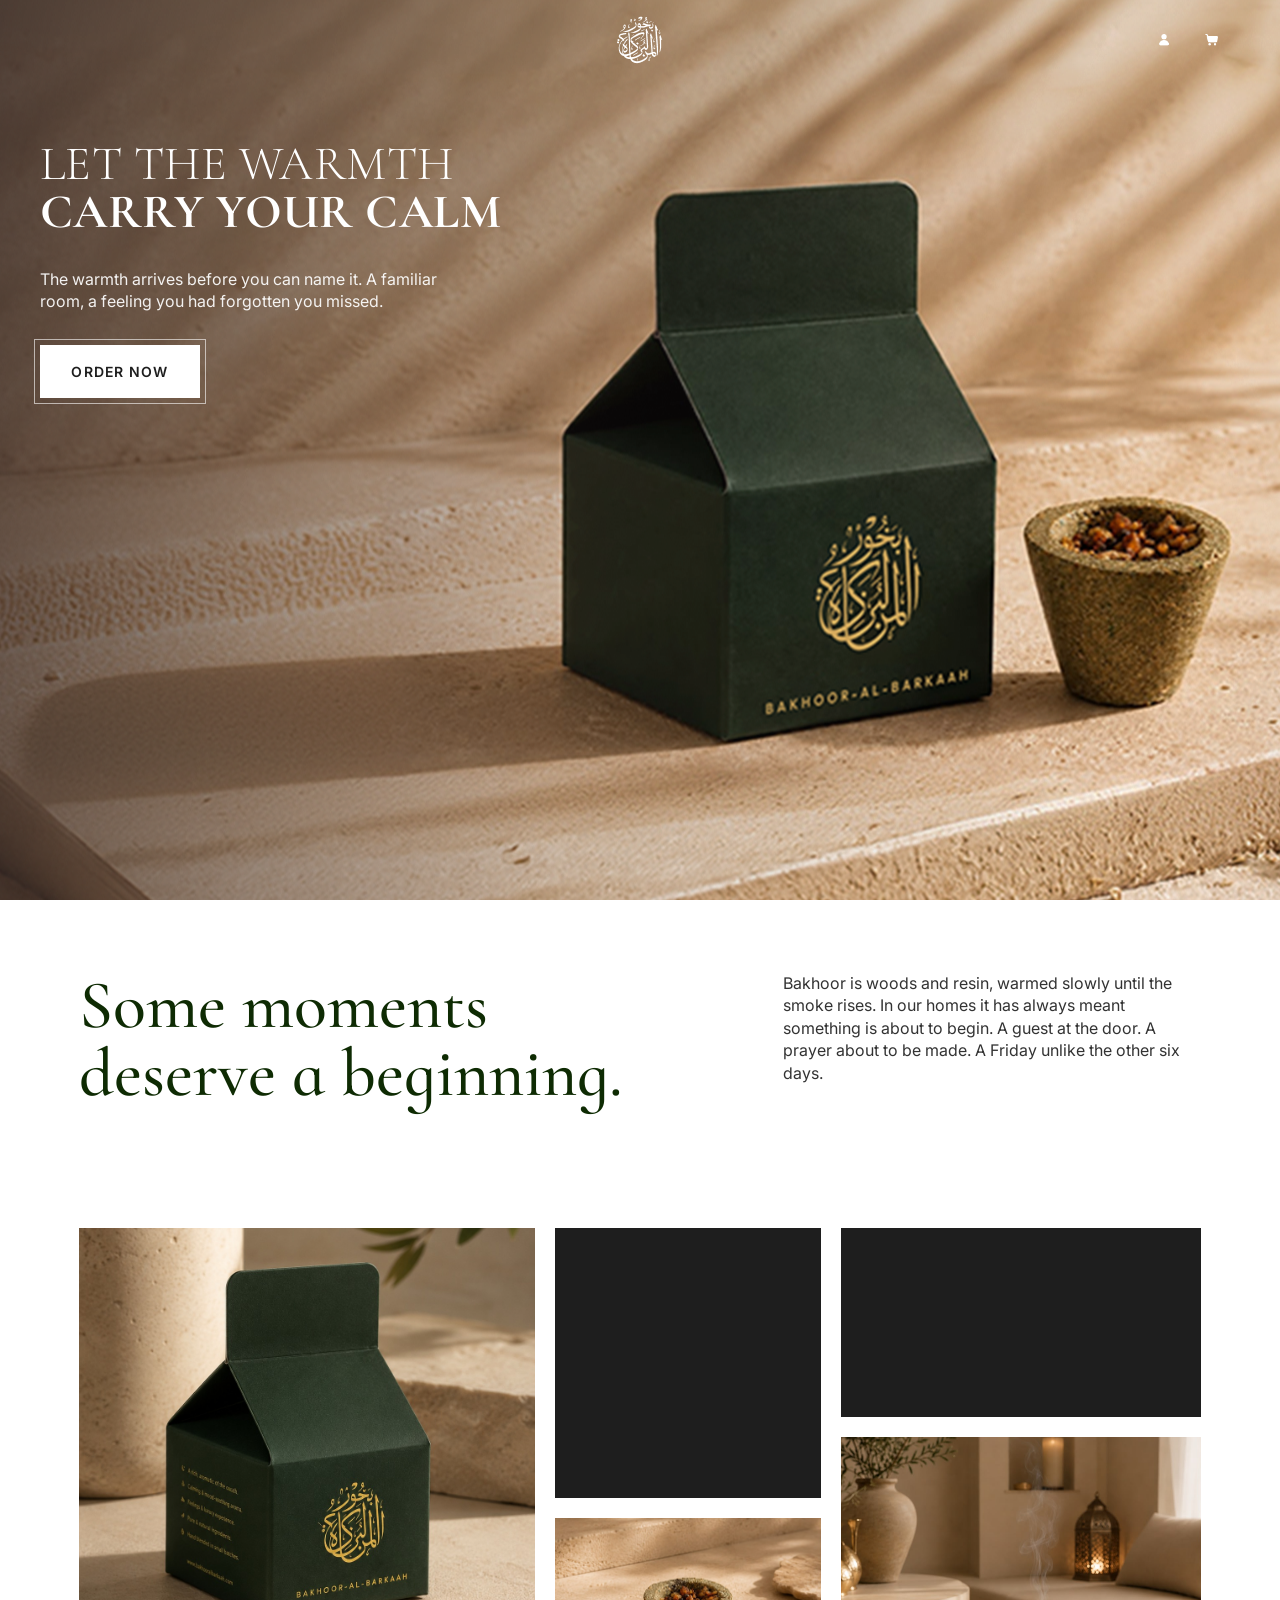
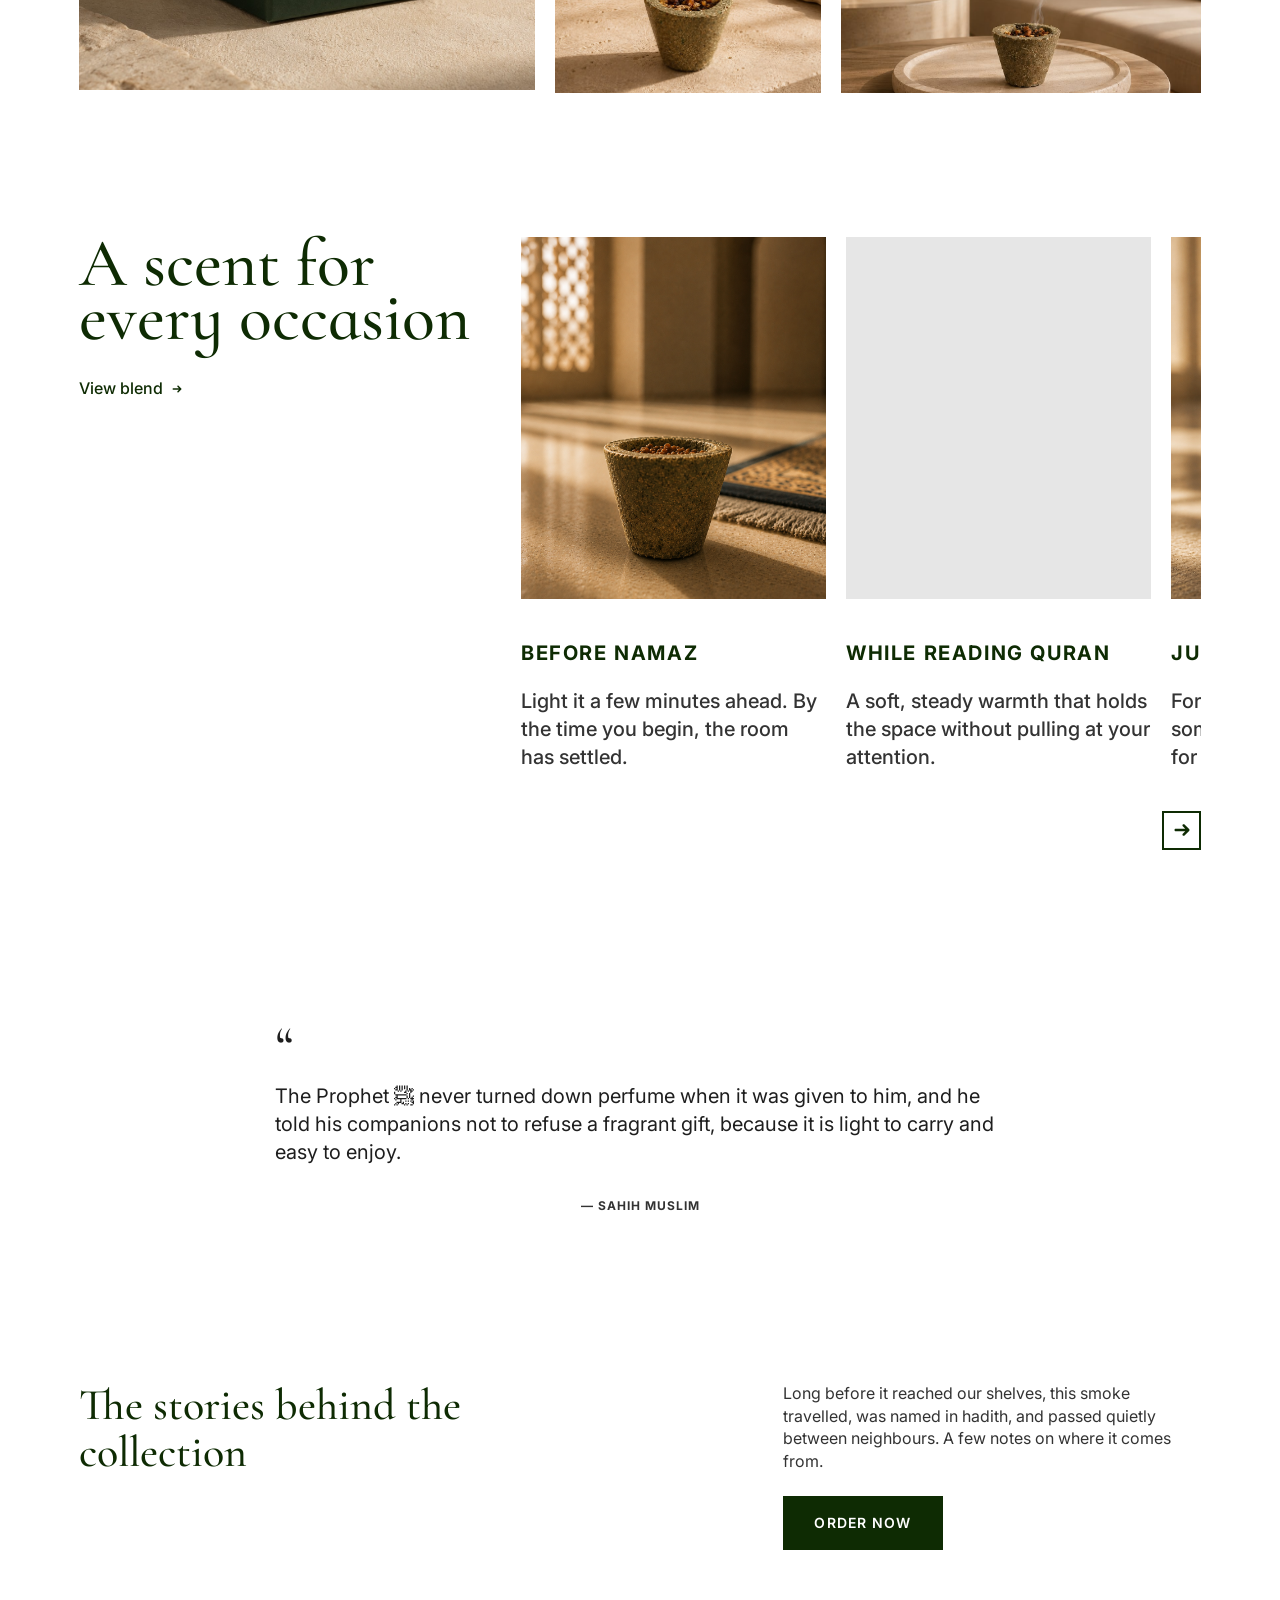
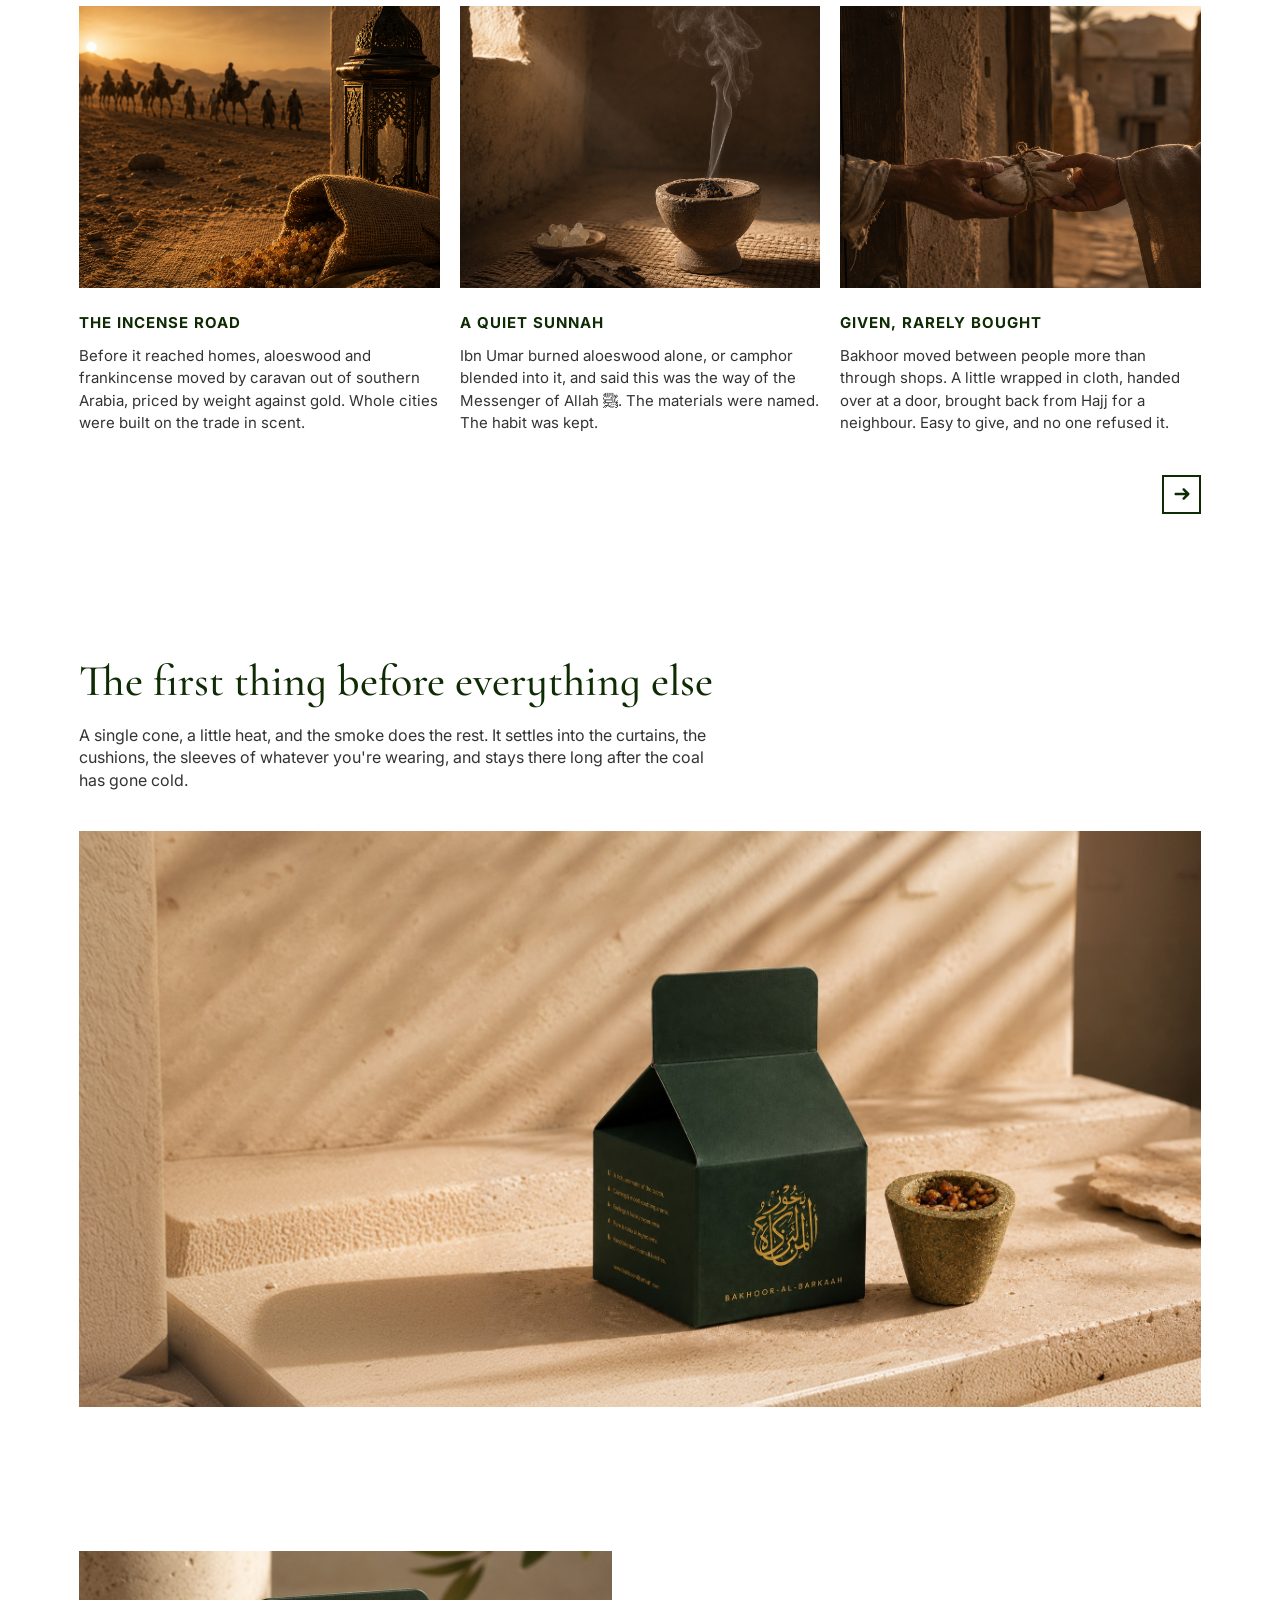
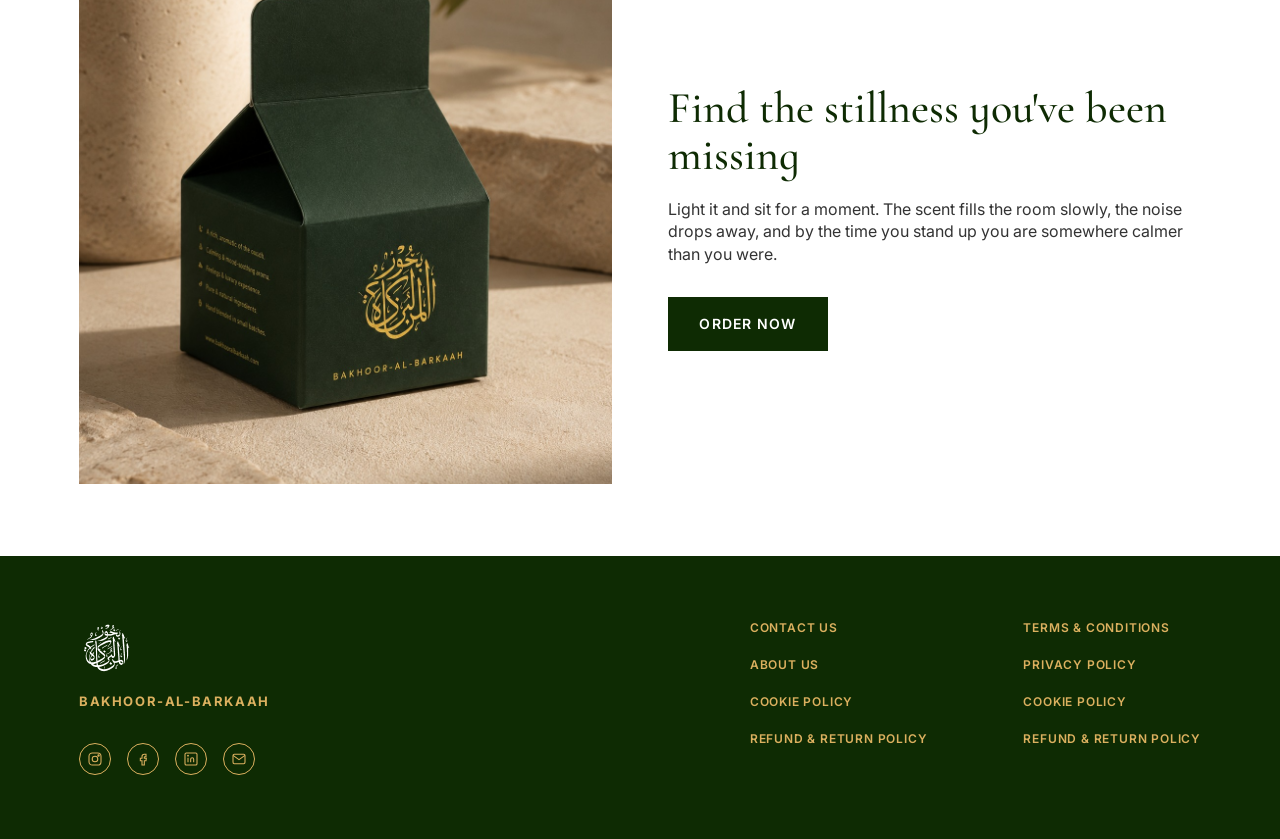
==== commit f6f620a2: "Add real photography for occasions/stories cards, tablet hero tier - Occasions carousel: real photos" ====
--- a/src/index.html
+++ b/src/index.html
@@ -104,7 +104,9 @@
          arrow button below steps one card width at a time. -->
     <ul class="occasions__track" id="occasionsTrack">
       <li class="occasions__card">
-        <div class="occasions__card-image" aria-hidden="true"></div>
+        <div class="occasions__card-image">
+          <img src="assets/images/occasion/before-namaz.png" alt="Bakhoor bowl smoking on a mosque prayer mat before Namaz">
+        </div>
         <div class="occasions__card-text">
           <p class="occasions__card-title">Before Namaz</p>
           <p class="occasions__card-desc">Light it a few minutes ahead. By the time you begin, the room has settled.</p>
@@ -118,21 +120,27 @@
         </div>
       </li>
       <li class="occasions__card">
-        <div class="occasions__card-image" aria-hidden="true"></div>
+        <div class="occasions__card-image">
+          <img src="assets/images/occasion/jumuah.png" alt="Bakhoor bowl with a mosque dome in the background, for Jumu'ah">
+        </div>
         <div class="occasions__card-text">
           <p class="occasions__card-title">Jumu'ah</p>
           <p class="occasions__card-desc">For mornings that ask for something richer. Deeper resins, for a home that fills up.</p>
         </div>
       </li>
       <li class="occasions__card">
-        <div class="occasions__card-image" aria-hidden="true"></div>
+        <div class="occasions__card-image">
+          <img src="assets/images/occasion/family-gatherings.png" alt="Family sitting together with a Bakhoor bowl in the foreground">
+        </div>
         <div class="occasions__card-text">
           <p class="occasions__card-title">Family Gatherings</p>
           <p class="occasions__card-desc">Floral and generous, enough for a full house. The scent people remember afterwards.</p>
         </div>
       </li>
       <li class="occasions__card">
-        <div class="occasions__card-image" aria-hidden="true"></div>
+        <div class="occasions__card-image">
+          <img src="assets/images/occasion/welcoming-guests.png" alt="Two men greeting each other at a doorway with a Bakhoor bowl nearby">
+        </div>
         <div class="occasions__card-text">
           <p class="occasions__card-title">Welcoming Guests</p>
           <p class="occasions__card-desc">An old courtesy, still worth keeping. Warmth that reaches the door ahead of you.</p>
@@ -183,7 +191,9 @@
 
   <div class="stories__grid">
     <div class="stories__card">
-      <div class="stories__card-image" aria-hidden="true"></div>
+      <div class="stories__card-image">
+        <img src="assets/images/stories/the-incense-road.png" alt="A camel caravan crossing the desert at sunset, with a lantern and resin beads in the foreground">
+      </div>
       <p class="stories__card-title">The Incense Road</p>
       <p class="stories__card-desc">Before it reached homes, aloeswood and frankincense moved by caravan out of southern Arabia, priced by weight against gold. Whole cities were built on the trade in scent.</p>
     </div>
@@ -195,7 +205,9 @@
       <p class="stories__card-desc">Ibn Umar burned aloeswood alone, or camphor blended into it, and said this was the way of the Messenger of Allah ﷺ. The materials were named. The habit was kept.</p>
     </div>
     <div class="stories__card">
-      <div class="stories__card-image" aria-hidden="true"></div>
+      <div class="stories__card-image">
+        <img src="assets/images/stories/given-rarely-bought.png" alt="A wrapped cloth bundle being handed from one person to another at a doorway">
+      </div>
       <p class="stories__card-title">Given, Rarely Bought</p>
       <p class="stories__card-desc">Bakhoor moved between people more than through shops. A little wrapped in cloth, handed over at a door, brought back from Hajj for a neighbour. Easy to give, and no one refused it.</p>
     </div>
--- a/src/css/style.css
+++ b/src/css/style.css
@@ -88,16 +88,15 @@
   min-height: 560px;
   overflow: hidden;
   color: var(--color-white);
-  /* Shows through on narrow/tall screens (see the max-width:640px override
-     below), where the product shot uses background-size:contain and can't
-     fill every edge — picked to match the photo's warm background tone. */
-  background-color: #7a6248;
   background-image:
     url('../assets/images/hero/hero-gradient-fade.png'),
     url('../assets/images/hero/hero-gradient-vignette.png'),
     url('../assets/images/hero/hero-background.png');
   background-size: cover, cover, cover;
-  background-position: top, top, top;
+  /* Anchored bottom-right — that's where the product box sits in the
+     photo, so on unusually tall/narrow desktop windows "cover" crops
+     away from the top/left instead of cutting the box off. */
+  background-position: right bottom, right bottom, right bottom;
   background-repeat: no-repeat, no-repeat, no-repeat;
 }
 
@@ -285,13 +284,31 @@
 /* ---------------------------------------------
    Responsive
 --------------------------------------------- */
-@media (max-width: 1024px) {
+@media (max-width: 1400px) {
   .hero__heading {
     font-size: 48px;
   }
 
   .hero__content {
     padding: 140px 40px 0;
+  }
+
+  /* The desktop photo is landscape (1920x1080) — cropped to "cover" a
+     tall narrow screen (tablets in portrait like iPad Air/Pro, down to
+     phones, and laptop windows up to 1400px), it squeezes down to a
+     sliver and pushes the product box far from the text. These -tablet
+     assets are a portrait shot instead (see assets/images/hero/) —
+     overridden again below with an even taller -mobile crop once
+     phone-sized text kicks in at max-width:640px. Anchored bottom-right,
+     same as the base .hero rule, so the box+bowl are never the part
+     that gets cropped — cover always crops from the top/left instead. */
+  .hero {
+    background-image:
+      url('../assets/images/hero/hero-gradient-fade-tablet.png'),
+      url('../assets/images/hero/hero-gradient-vignette-tablet.png'),
+      url('../assets/images/hero/hero-background-tablet.png');
+    background-size: cover, cover, cover;
+    background-position: right bottom, right bottom, right bottom;
   }
 }
 
@@ -326,22 +343,13 @@
     gap: 20px;
   }
 
-  /* The desktop photo is landscape (1440x820) — cropped to "cover" a tall
-     narrow phone screen, it pushed the product box almost entirely out of
-     frame. These -mobile assets are a portrait crop centered on the box
-     (see assets/images/hero/), and background-size:contain guarantees the
-     whole box stays visible. The photo runs dark (top, for text contrast)
-     to light sandy tones (bottom) — a flat fallback color couldn't match
-     both ends, so the letterboxing is filled by a matching vertical
-     gradient instead (added as the bottom-most background layer). */
+  /* Phones — overrides the tablet photo set above with a taller crop
+     built for narrower screens. Same cover/bottom-right anchoring. */
   .hero {
     background-image:
       url('../assets/images/hero/hero-gradient-fade-mobile.png'),
       url('../assets/images/hero/hero-gradient-vignette-mobile.png'),
-      url('../assets/images/hero/hero-background-mobile.png'),
-      linear-gradient(to bottom, #4a3c32 0%, #6b5645 18%, #c19770 82%, #c19770 100%);
-    background-size: contain, contain, contain, cover;
-    background-position: center, center, center, center;
+      url('../assets/images/hero/hero-background-mobile.png');
   }
 }
 
@@ -585,13 +593,25 @@
 
 .occasions__card-image {
   height: 362px;
+  overflow: hidden;
   background: var(--color-placeholder);
   transition: background-color 0.3s var(--ease-out), transform 0.3s var(--ease-out);
+}
+
+.occasions__card-image img {
+  width: 100%;
+  height: 100%;
+  object-fit: cover;
+  transition: transform 0.6s var(--ease-out);
 }
 
 .occasions__card:hover .occasions__card-image {
   transform: translateY(-4px);
   background-color: #dcdcdc;
+}
+
+.occasions__card:hover .occasions__card-image img {
+  transform: scale(1.05);
 }
 
 .occasions__card-text {
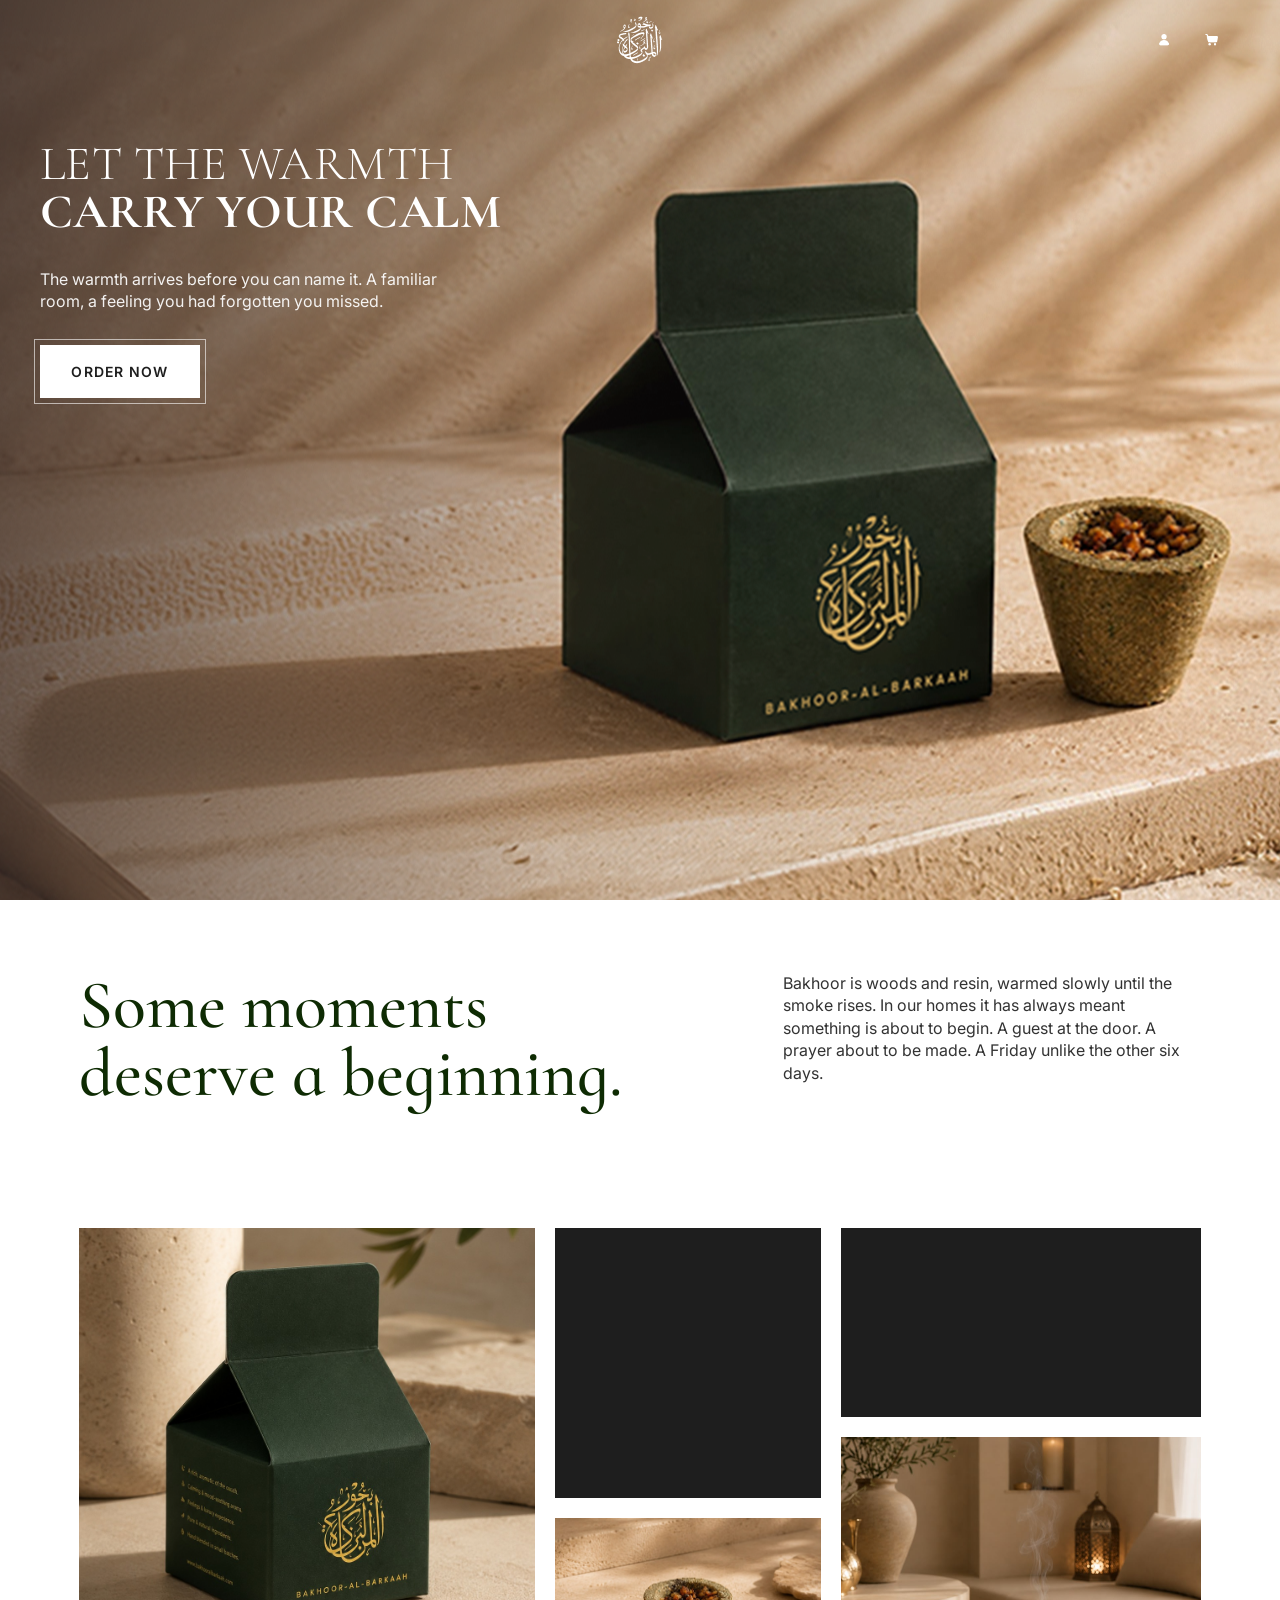
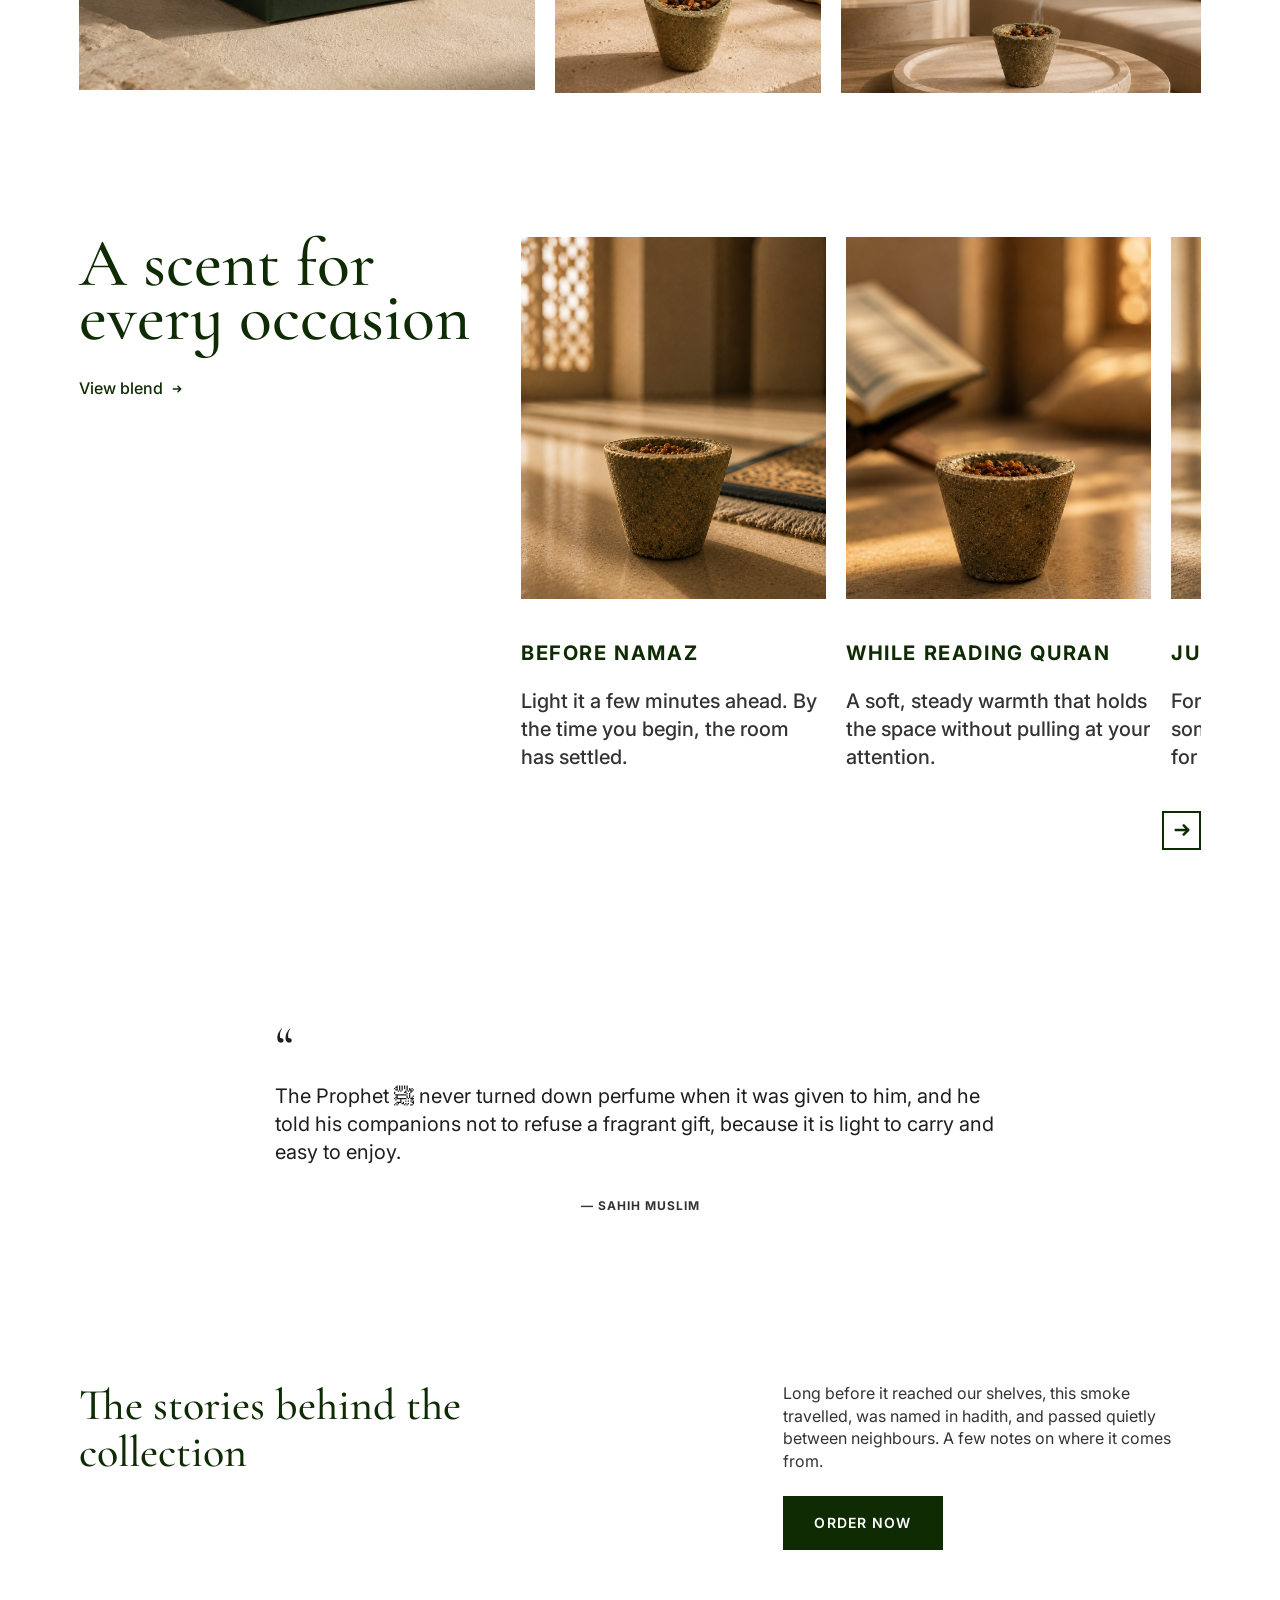
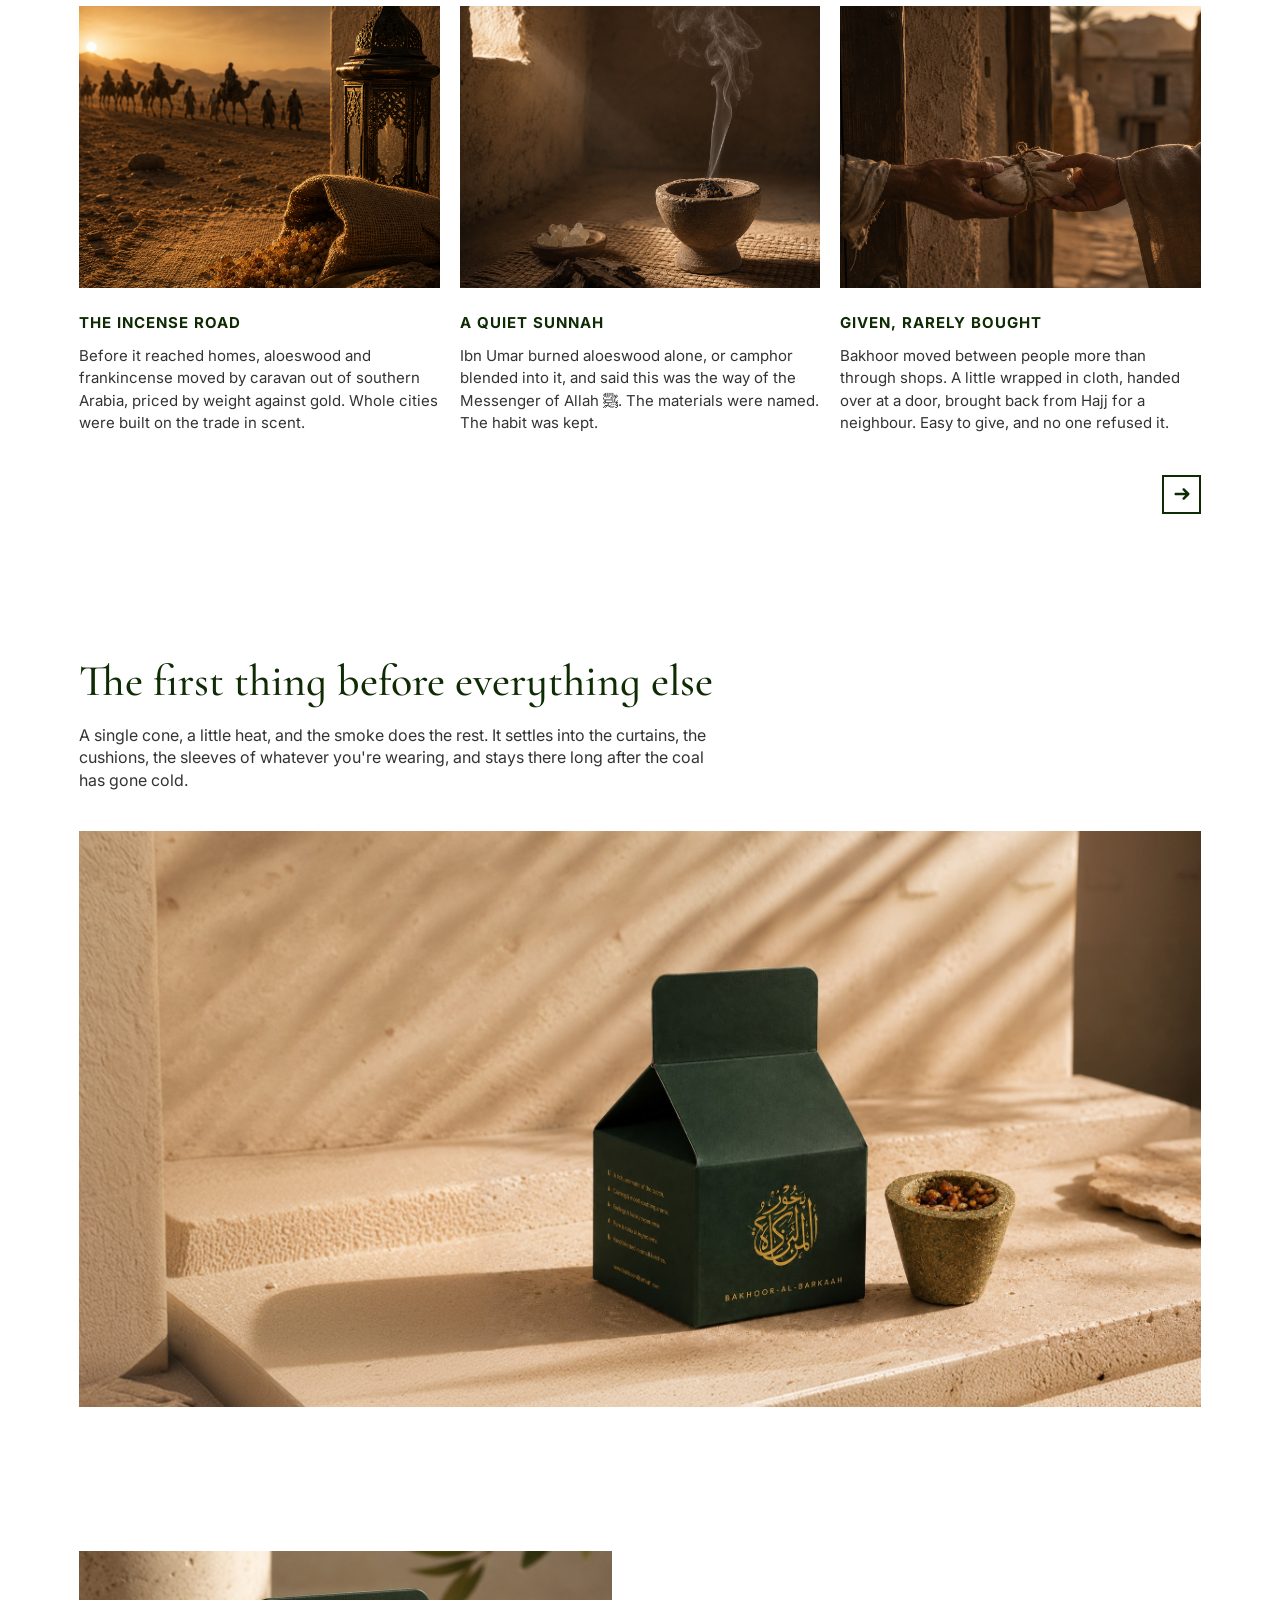
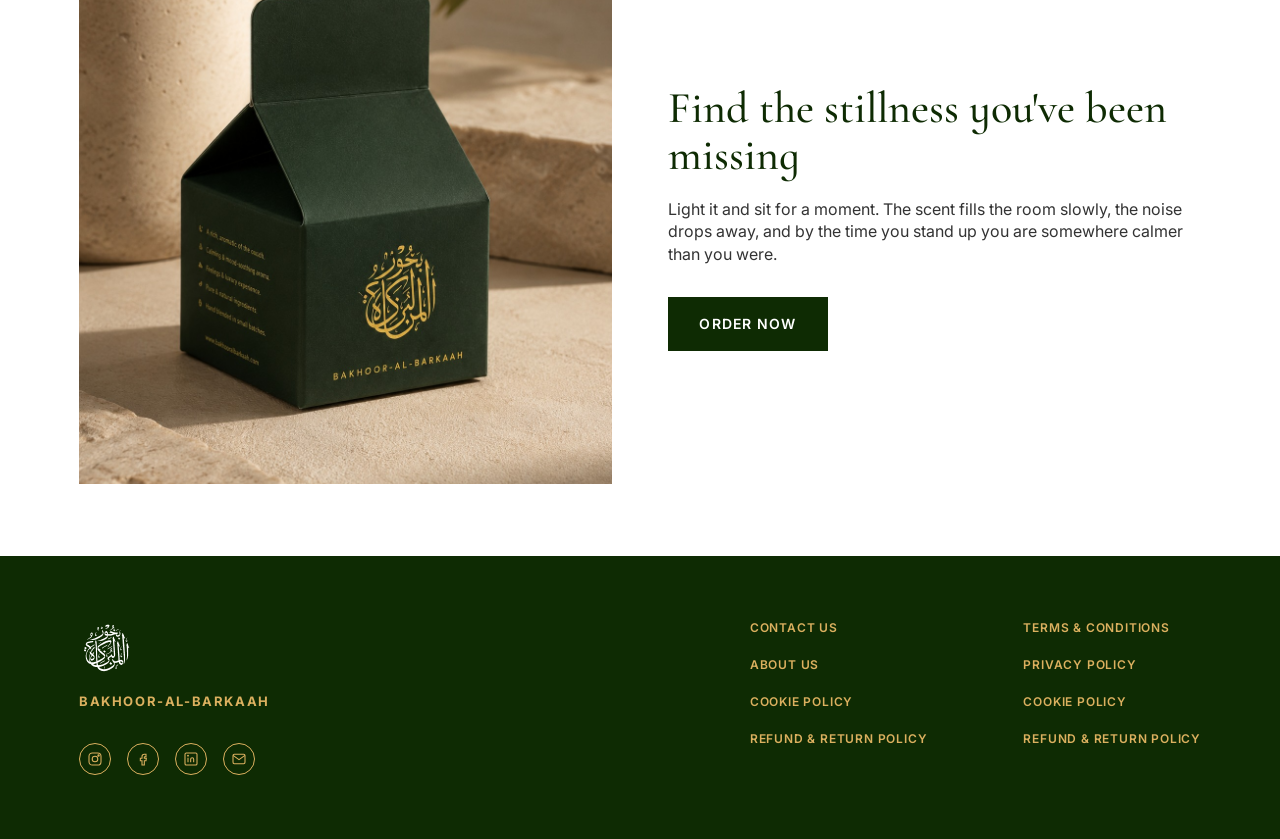
==== commit 94efc038: "Add While Reading Quran occasion photo — all 5 occasion cards now complete" ====
--- a/src/index.html
+++ b/src/index.html
@@ -113,7 +113,9 @@
         </div>
       </li>
       <li class="occasions__card">
-        <div class="occasions__card-image" aria-hidden="true"></div>
+        <div class="occasions__card-image">
+          <img src="assets/images/occasion/while-reading-quran.png" alt="An open Quran on a rehal beside a smoking Bakhoor bowl">
+        </div>
         <div class="occasions__card-text">
           <p class="occasions__card-title">While Reading Quran</p>
           <p class="occasions__card-desc">A soft, steady warmth that holds the space without pulling at your attention.</p>
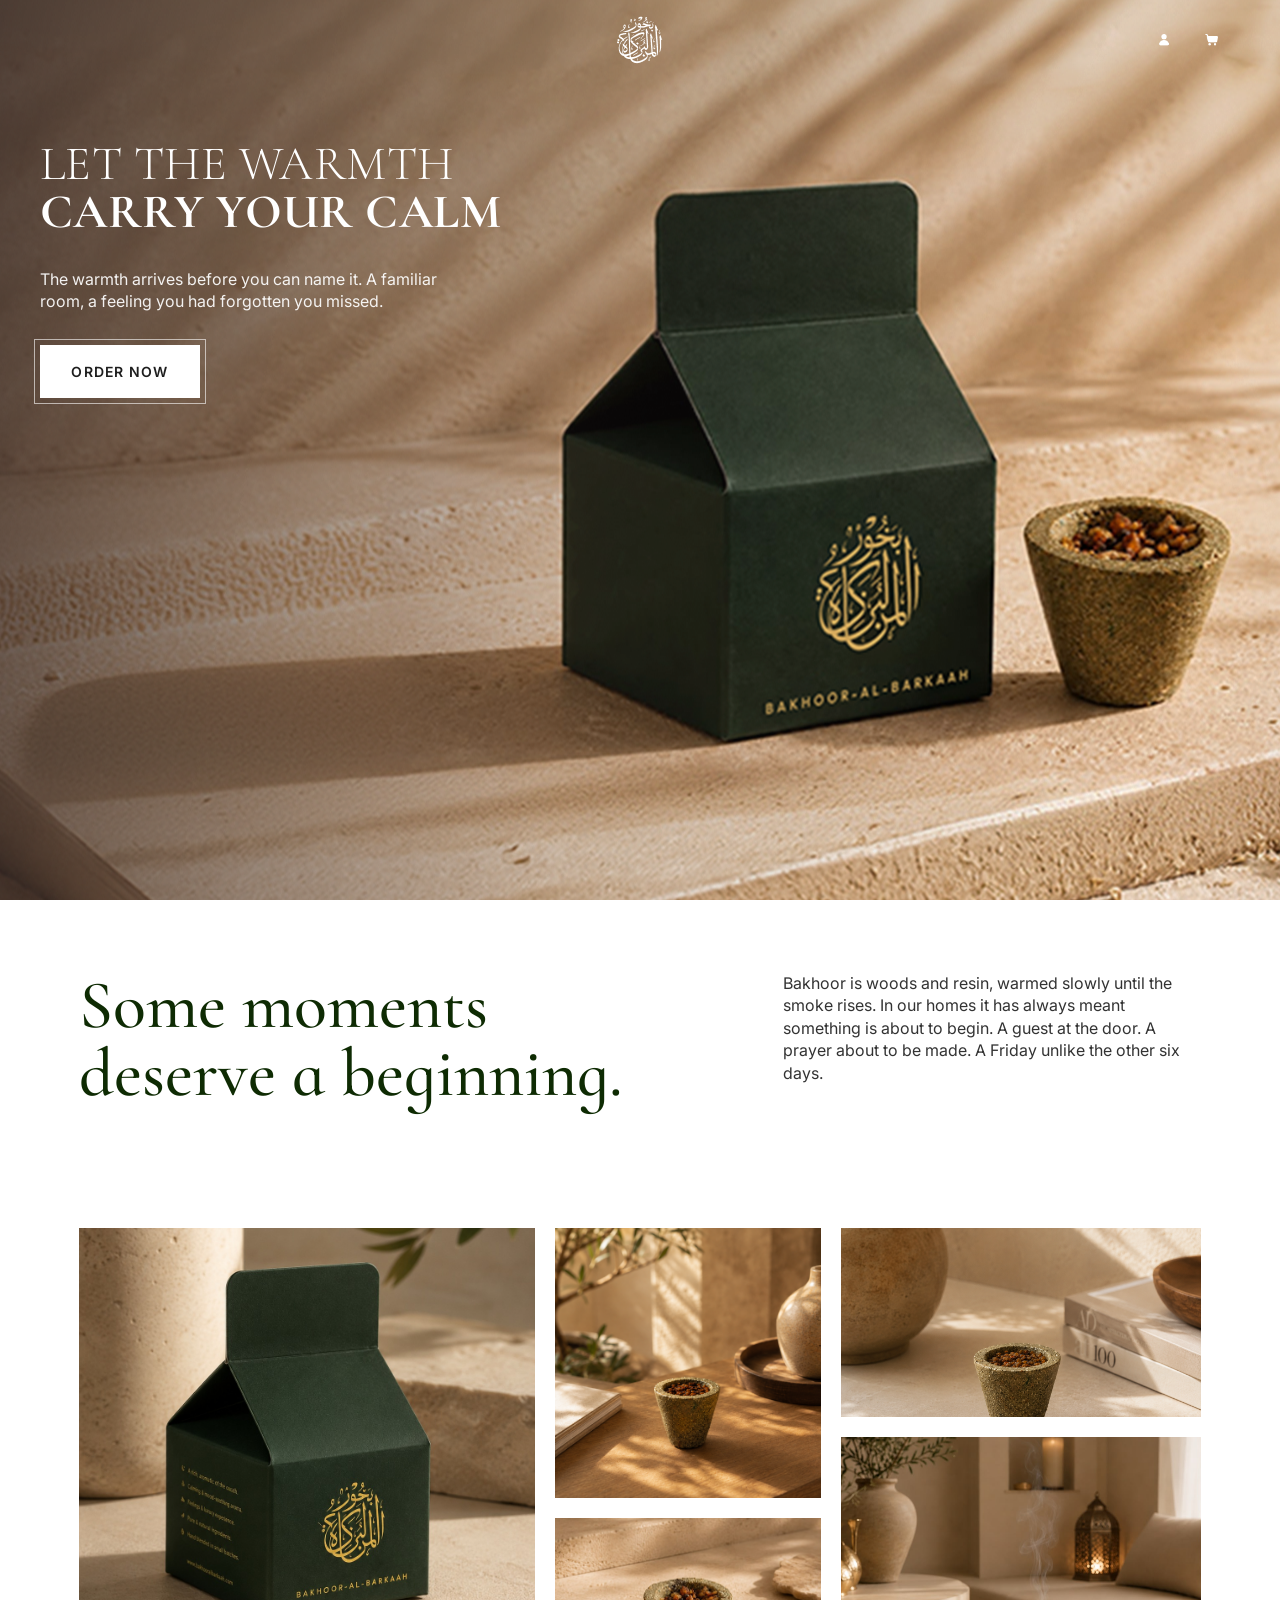
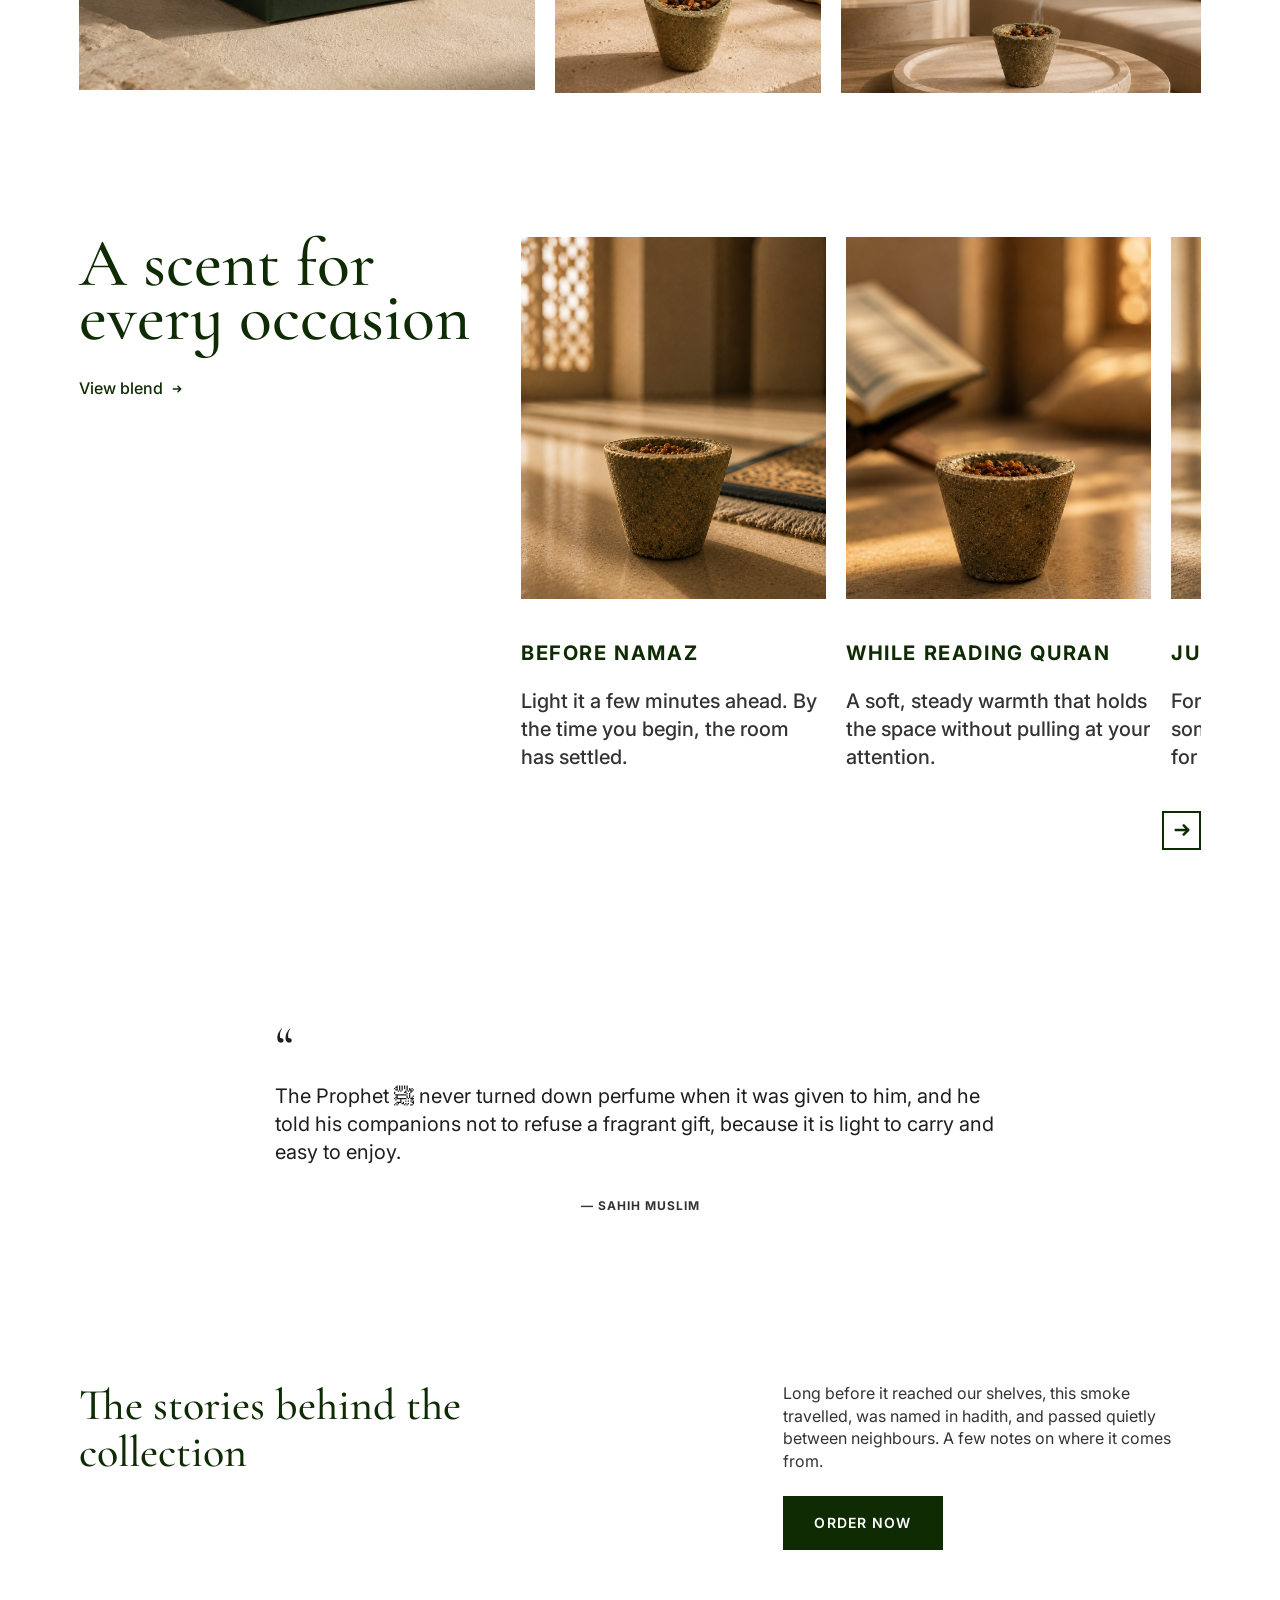
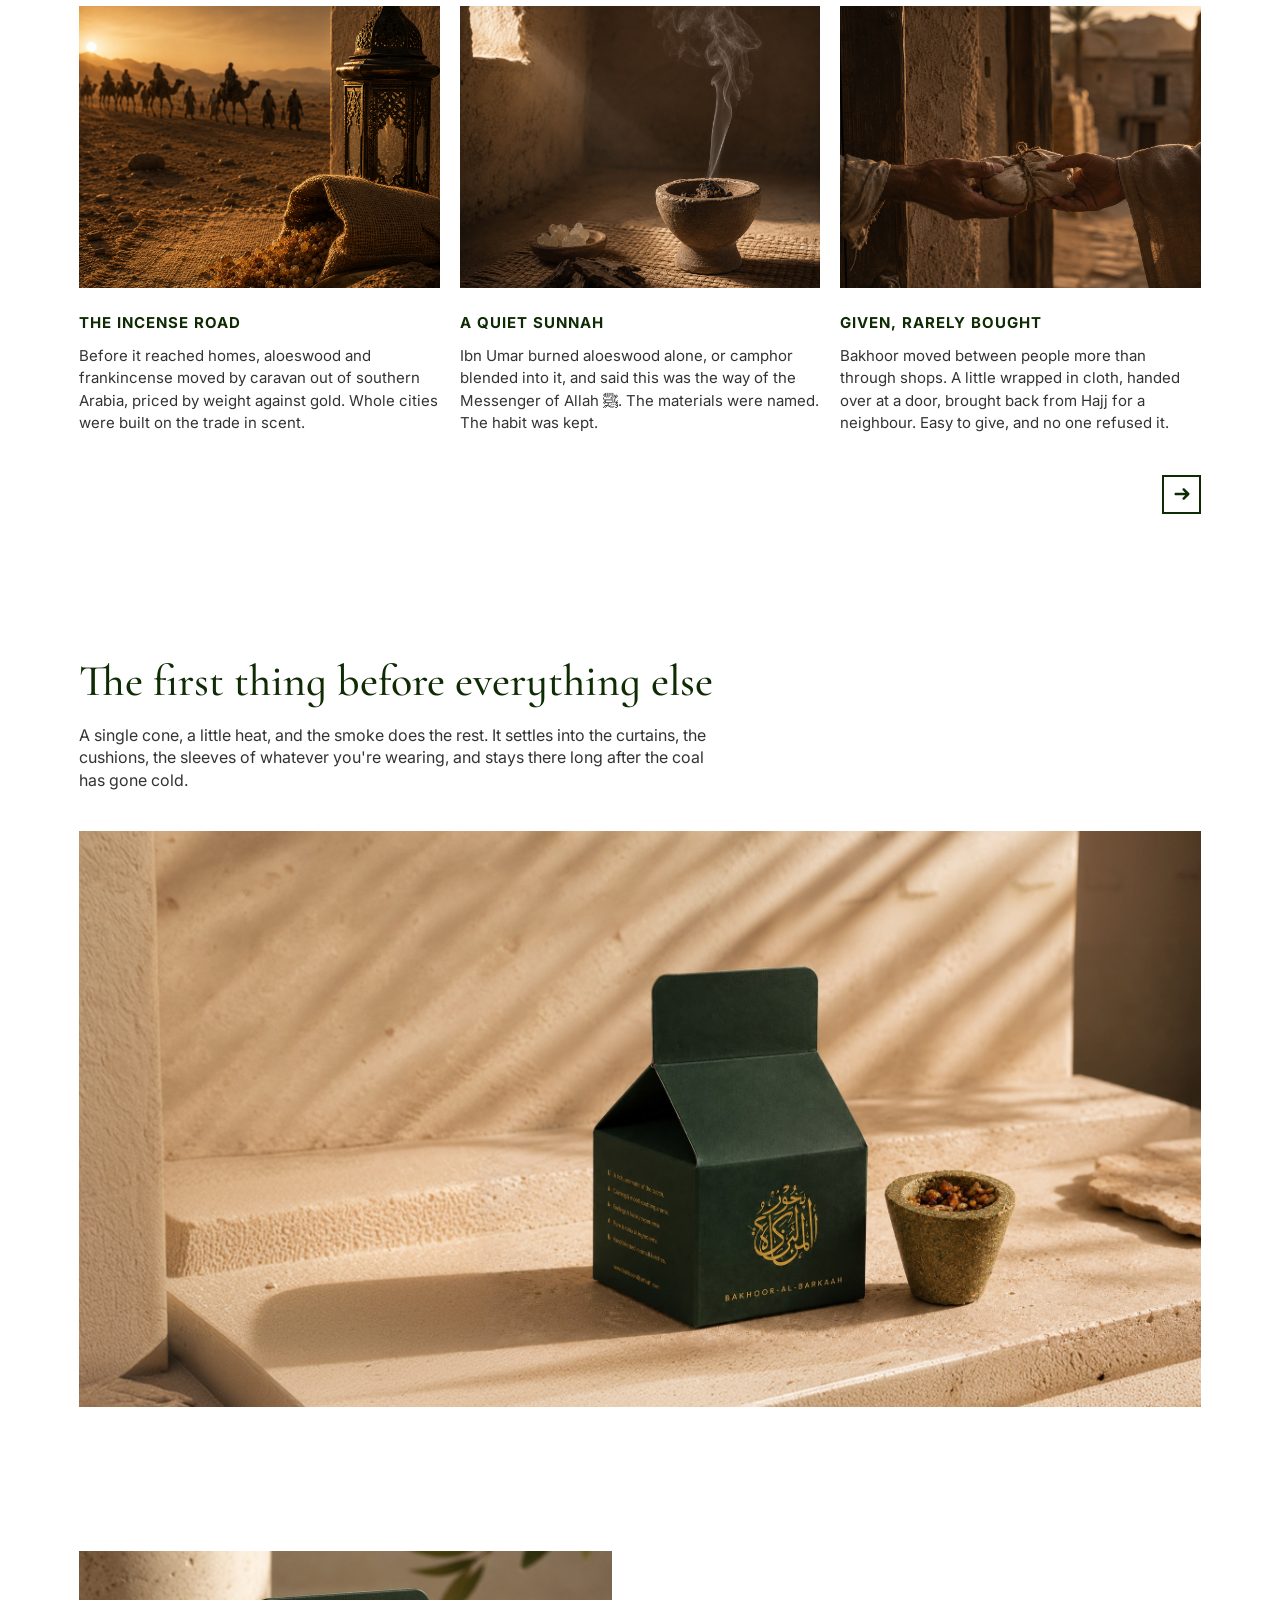
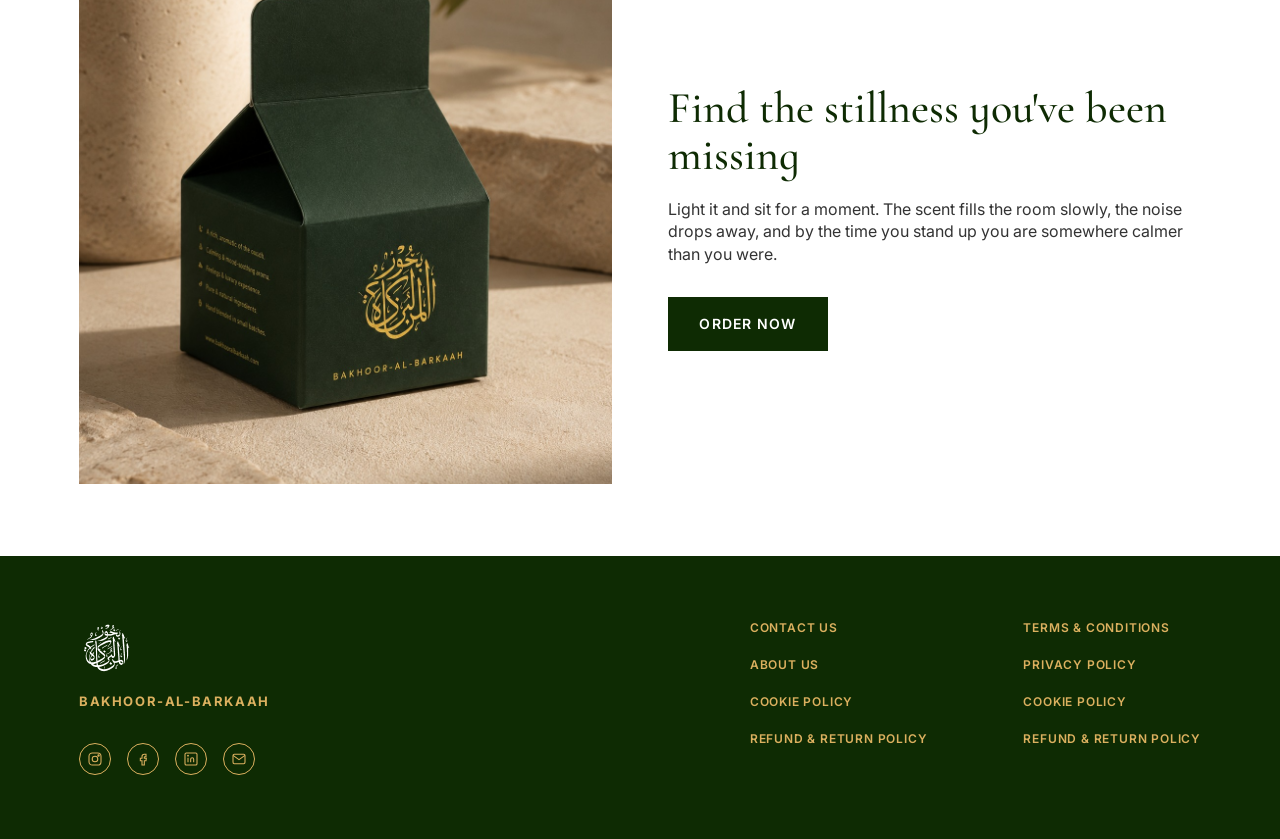
==== commit 88013e8c: "Complete About gallery with real photos, remove hover-zoom on all photos - About section: last two p" ====
--- a/src/index.html
+++ b/src/index.html
@@ -69,14 +69,18 @@
     </div>
 
     <div class="about__col">
-      <div class="about__tile about__tile--placeholder" aria-hidden="true"></div>
+      <div class="about__tile about__tile--placeholder">
+        <img src="assets/images/about/about-hall.png" alt="Bakhoor bowl on a wooden table beside an olive tree and a stoneware vase">
+      </div>
       <div class="about__tile about__tile--bowl">
         <img src="assets/images/about/about-bowl.png" alt="Bakhoor resin in a stone bowl">
       </div>
     </div>
 
     <div class="about__col about__col--wide">
-      <div class="about__tile about__tile--placeholder" aria-hidden="true"></div>
+      <div class="about__tile about__tile--placeholder">
+        <img src="assets/images/about/about-room.png" alt="Bakhoor bowl on a stone ledge beside books and a clay vase">
+      </div>
       <div class="about__tile about__tile--lifestyle">
         <img src="assets/images/about/about-lifestyle.png" alt="Bakhoor burning in a living room setting">
       </div>
--- a/src/css/style.css
+++ b/src/css/style.css
@@ -427,11 +427,6 @@
   width: 100%;
   height: 100%;
   object-fit: cover;
-  transition: transform 0.6s var(--ease-out);
-}
-
-.about__tile:hover img {
-  transform: scale(1.05);
 }
 
 .about__tile--box {
@@ -602,16 +597,11 @@
   width: 100%;
   height: 100%;
   object-fit: cover;
-  transition: transform 0.6s var(--ease-out);
 }
 
 .occasions__card:hover .occasions__card-image {
   transform: translateY(-4px);
   background-color: #dcdcdc;
-}
-
-.occasions__card:hover .occasions__card-image img {
-  transform: scale(1.05);
 }
 
 .occasions__card-text {
@@ -845,11 +835,6 @@
   width: 100%;
   height: 100%;
   object-fit: cover;
-  transition: transform 0.6s var(--ease-out);
-}
-
-.stories__card:hover .stories__card-image img {
-  transform: scale(1.05);
 }
 
 .stories__card-title {
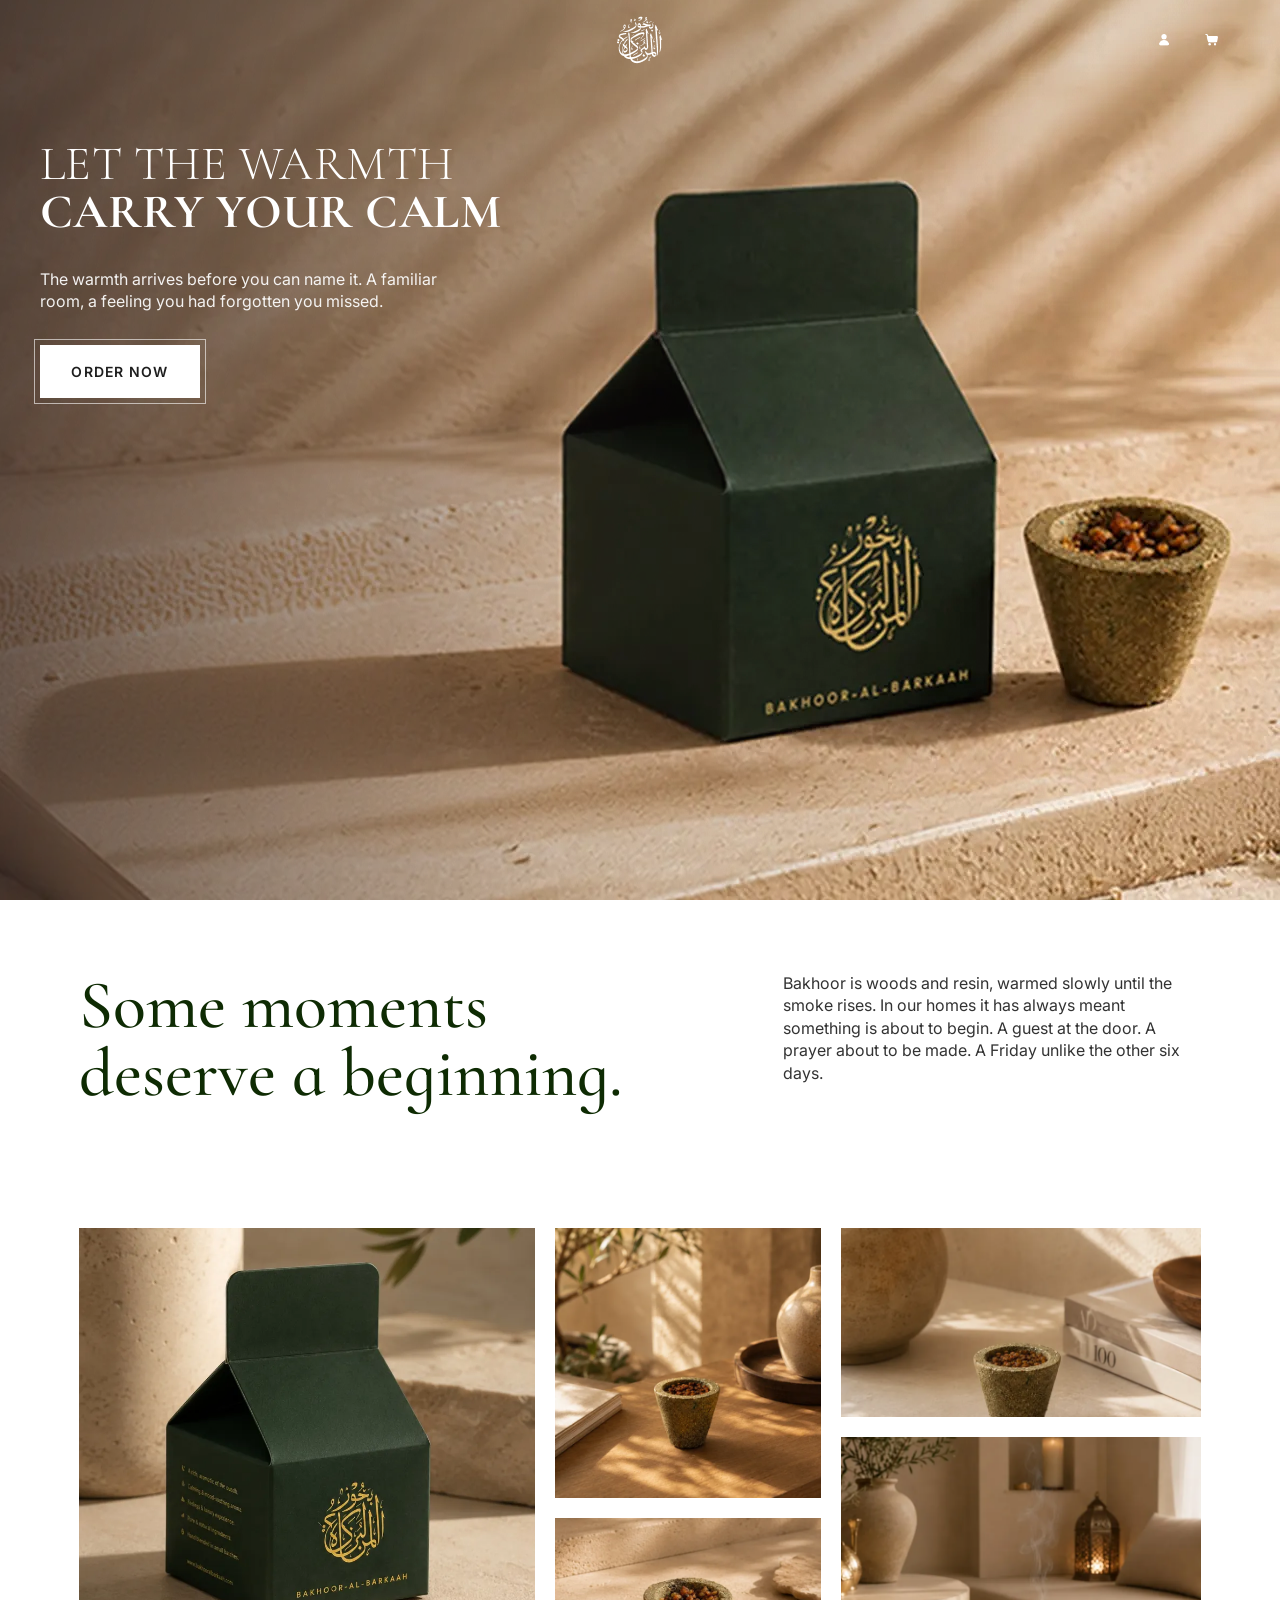
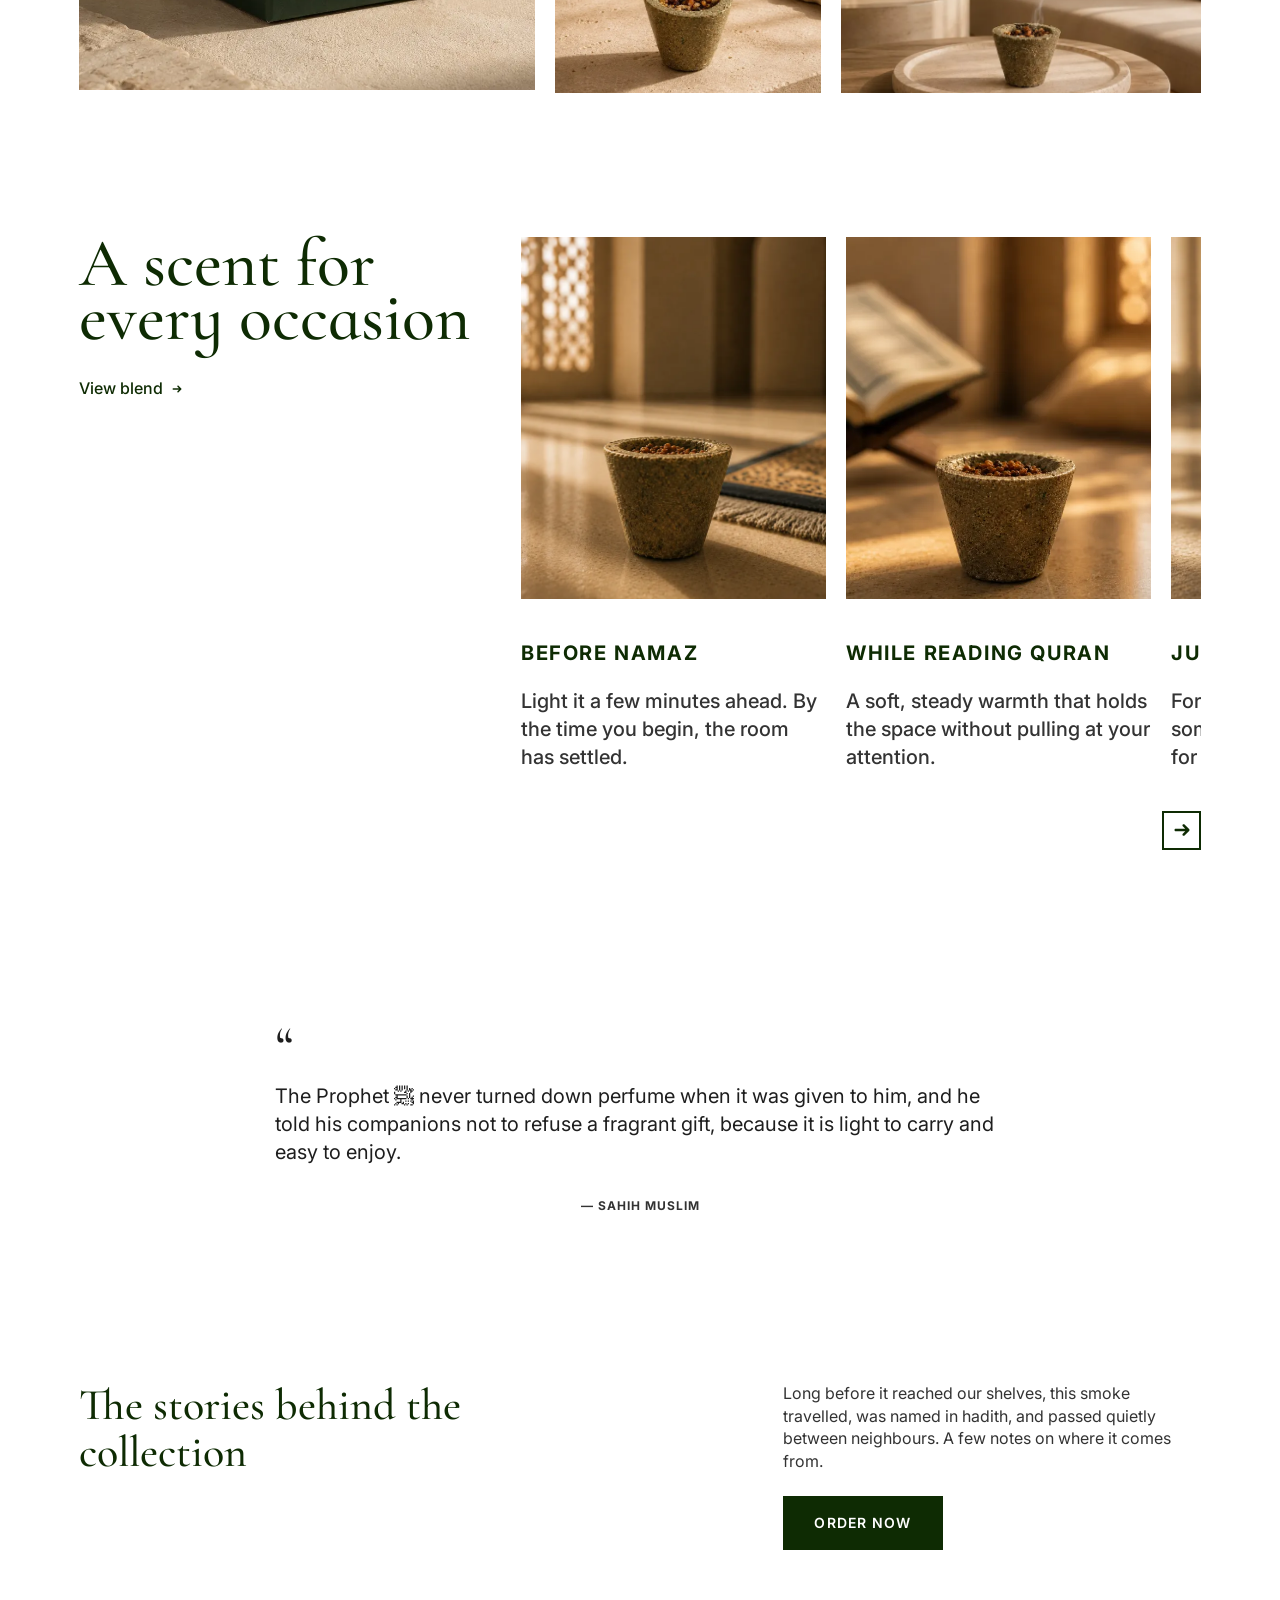
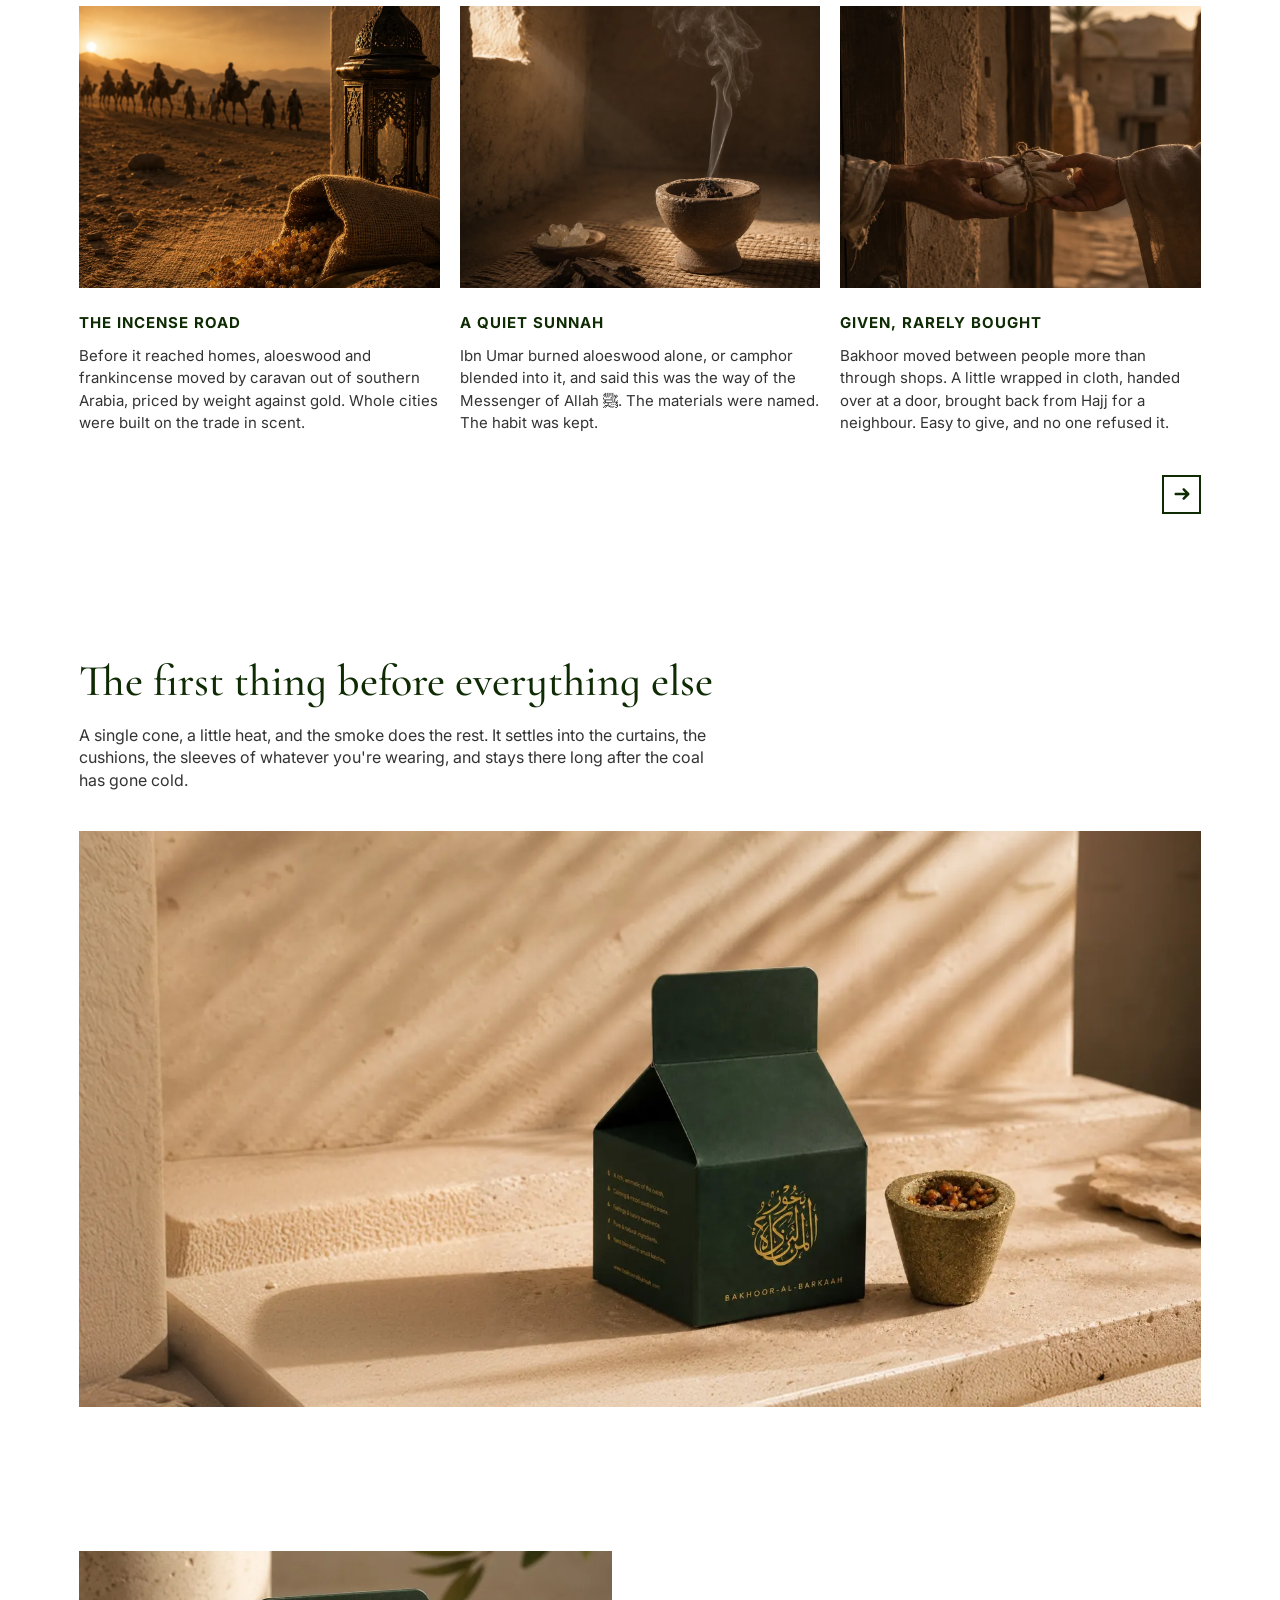
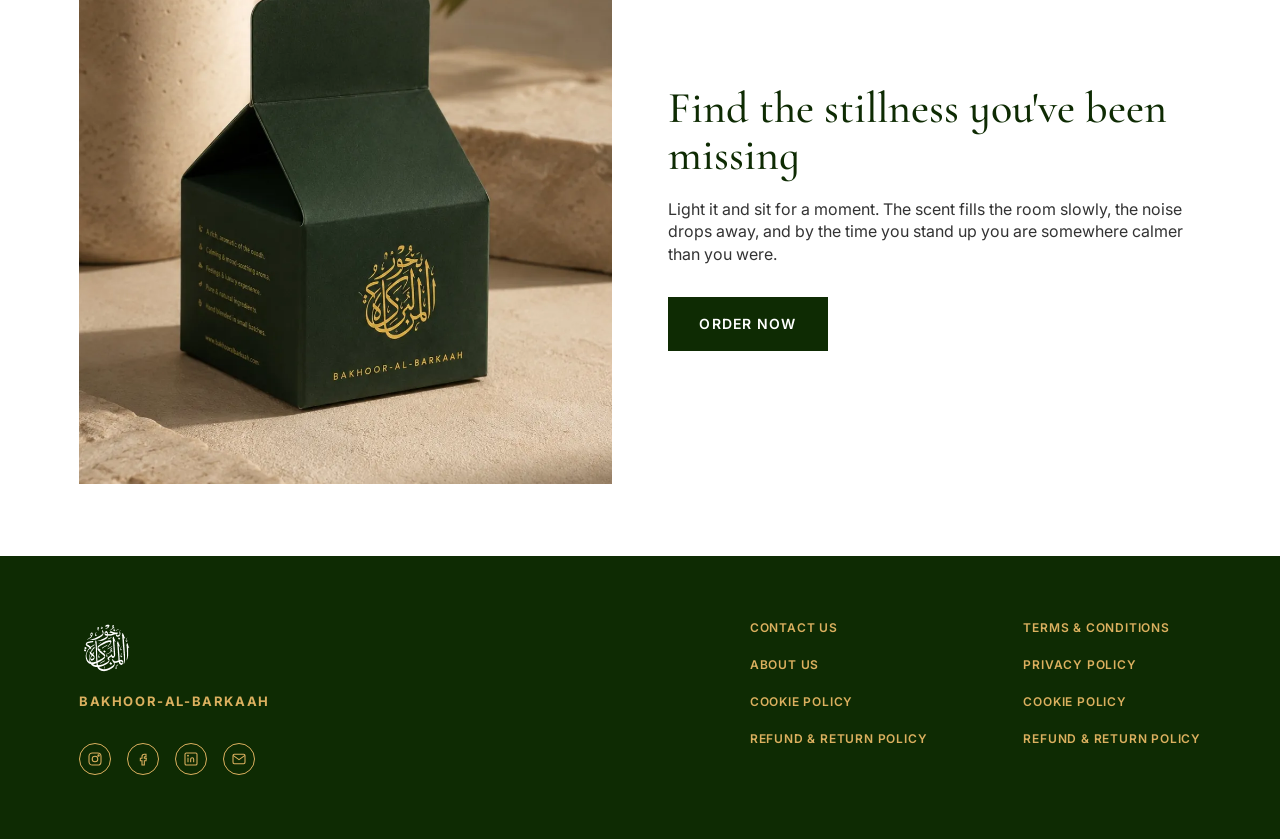
==== commit 8139322a: "Compress all index-page images (35MB -> ~2MB), serve as WebP New src/assets-optimized/images/ mirror" ====
--- a/src/index.html
+++ b/src/index.html
@@ -65,24 +65,24 @@
 
   <div class="about__gallery">
     <div class="about__tile about__tile--box">
-      <img src="assets/images/about/about-box.png" alt="Bakhoor Al Barkaah box">
+      <img src="assets-optimized/images/about/about-box.webp" alt="Bakhoor Al Barkaah box">
     </div>
 
     <div class="about__col">
       <div class="about__tile about__tile--placeholder">
-        <img src="assets/images/about/about-hall.png" alt="Bakhoor bowl on a wooden table beside an olive tree and a stoneware vase">
+        <img src="assets-optimized/images/about/about-hall.webp" alt="Bakhoor bowl on a wooden table beside an olive tree and a stoneware vase">
       </div>
       <div class="about__tile about__tile--bowl">
-        <img src="assets/images/about/about-bowl.png" alt="Bakhoor resin in a stone bowl">
+        <img src="assets-optimized/images/about/about-bowl.webp" alt="Bakhoor resin in a stone bowl">
       </div>
     </div>
 
     <div class="about__col about__col--wide">
       <div class="about__tile about__tile--placeholder">
-        <img src="assets/images/about/about-room.png" alt="Bakhoor bowl on a stone ledge beside books and a clay vase">
+        <img src="assets-optimized/images/about/about-room.webp" alt="Bakhoor bowl on a stone ledge beside books and a clay vase">
       </div>
       <div class="about__tile about__tile--lifestyle">
-        <img src="assets/images/about/about-lifestyle.png" alt="Bakhoor burning in a living room setting">
+        <img src="assets-optimized/images/about/about-lifestyle.webp" alt="Bakhoor burning in a living room setting">
       </div>
     </div>
   </div>
@@ -109,7 +109,7 @@
     <ul class="occasions__track" id="occasionsTrack">
       <li class="occasions__card">
         <div class="occasions__card-image">
-          <img src="assets/images/occasion/before-namaz.png" alt="Bakhoor bowl smoking on a mosque prayer mat before Namaz">
+          <img src="assets-optimized/images/occasion/before-namaz.webp" alt="Bakhoor bowl smoking on a mosque prayer mat before Namaz">
         </div>
         <div class="occasions__card-text">
           <p class="occasions__card-title">Before Namaz</p>
@@ -118,7 +118,7 @@
       </li>
       <li class="occasions__card">
         <div class="occasions__card-image">
-          <img src="assets/images/occasion/while-reading-quran.png" alt="An open Quran on a rehal beside a smoking Bakhoor bowl">
+          <img src="assets-optimized/images/occasion/while-reading-quran.webp" alt="An open Quran on a rehal beside a smoking Bakhoor bowl">
         </div>
         <div class="occasions__card-text">
           <p class="occasions__card-title">While Reading Quran</p>
@@ -127,7 +127,7 @@
       </li>
       <li class="occasions__card">
         <div class="occasions__card-image">
-          <img src="assets/images/occasion/jumuah.png" alt="Bakhoor bowl with a mosque dome in the background, for Jumu'ah">
+          <img src="assets-optimized/images/occasion/jumuah.webp" alt="Bakhoor bowl with a mosque dome in the background, for Jumu'ah">
         </div>
         <div class="occasions__card-text">
           <p class="occasions__card-title">Jumu'ah</p>
@@ -136,7 +136,7 @@
       </li>
       <li class="occasions__card">
         <div class="occasions__card-image">
-          <img src="assets/images/occasion/family-gatherings.png" alt="Family sitting together with a Bakhoor bowl in the foreground">
+          <img src="assets-optimized/images/occasion/family-gatherings.webp" alt="Family sitting together with a Bakhoor bowl in the foreground">
         </div>
         <div class="occasions__card-text">
           <p class="occasions__card-title">Family Gatherings</p>
@@ -145,7 +145,7 @@
       </li>
       <li class="occasions__card">
         <div class="occasions__card-image">
-          <img src="assets/images/occasion/welcoming-guests.png" alt="Two men greeting each other at a doorway with a Bakhoor bowl nearby">
+          <img src="assets-optimized/images/occasion/welcoming-guests.webp" alt="Two men greeting each other at a doorway with a Bakhoor bowl nearby">
         </div>
         <div class="occasions__card-text">
           <p class="occasions__card-title">Welcoming Guests</p>
@@ -198,21 +198,21 @@
   <div class="stories__grid">
     <div class="stories__card">
       <div class="stories__card-image">
-        <img src="assets/images/stories/the-incense-road.png" alt="A camel caravan crossing the desert at sunset, with a lantern and resin beads in the foreground">
+        <img src="assets-optimized/images/stories/the-incense-road.webp" alt="A camel caravan crossing the desert at sunset, with a lantern and resin beads in the foreground">
       </div>
       <p class="stories__card-title">The Incense Road</p>
       <p class="stories__card-desc">Before it reached homes, aloeswood and frankincense moved by caravan out of southern Arabia, priced by weight against gold. Whole cities were built on the trade in scent.</p>
     </div>
     <div class="stories__card">
       <div class="stories__card-image">
-        <img src="assets/images/stories/quiet-sunnah.png" alt="Bakhoor resin smoking gently on a prayer mat">
+        <img src="assets-optimized/images/stories/quiet-sunnah.webp" alt="Bakhoor resin smoking gently on a prayer mat">
       </div>
       <p class="stories__card-title">A Quiet Sunnah</p>
       <p class="stories__card-desc">Ibn Umar burned aloeswood alone, or camphor blended into it, and said this was the way of the Messenger of Allah ﷺ. The materials were named. The habit was kept.</p>
     </div>
     <div class="stories__card">
       <div class="stories__card-image">
-        <img src="assets/images/stories/given-rarely-bought.png" alt="A wrapped cloth bundle being handed from one person to another at a doorway">
+        <img src="assets-optimized/images/stories/given-rarely-bought.webp" alt="A wrapped cloth bundle being handed from one person to another at a doorway">
       </div>
       <p class="stories__card-title">Given, Rarely Bought</p>
       <p class="stories__card-desc">Bakhoor moved between people more than through shops. A little wrapped in cloth, handed over at a door, brought back from Hajj for a neighbour. Easy to give, and no one refused it.</p>
@@ -240,7 +240,7 @@
       A single cone, a little heat, and the smoke does the rest. It settles into the curtains, the cushions, the sleeves of whatever you're wearing, and stays there long after the coal has gone cold.
     </p>
     <div class="feature__image">
-      <img src="assets/images/sections/first-thing.png" alt="Bakhoor Al Barkaah box beside a smoking resin bowl on stone steps">
+      <img src="assets-optimized/images/sections/first-thing.webp" alt="Bakhoor Al Barkaah box beside a smoking resin bowl on stone steps">
     </div>
   </div>
 </section>
@@ -253,7 +253,7 @@
 <section class="feature feature--split">
   <div class="feature__inner">
     <div class="feature__image">
-      <img src="assets/images/sections/product-stone-steps.png" alt="Bakhoor Al Barkaah box beside a smoking resin bowl">
+      <img src="assets-optimized/images/sections/product-stone-steps.webp" alt="Bakhoor Al Barkaah box beside a smoking resin bowl">
     </div>
     <div class="feature__content">
       <h2 class="feature__heading">Find the stillness you've been missing</h2>
--- a/src/css/style.css
+++ b/src/css/style.css
@@ -89,9 +89,9 @@
   overflow: hidden;
   color: var(--color-white);
   background-image:
-    url('../assets/images/hero/hero-gradient-fade.png'),
-    url('../assets/images/hero/hero-gradient-vignette.png'),
-    url('../assets/images/hero/hero-background.png');
+    url('../assets-optimized/images/hero/hero-gradient-fade.webp'),
+    url('../assets-optimized/images/hero/hero-gradient-vignette.webp'),
+    url('../assets-optimized/images/hero/hero-background.webp');
   background-size: cover, cover, cover;
   /* Anchored bottom-right — that's where the product box sits in the
      photo, so on unusually tall/narrow desktop windows "cover" crops
@@ -304,9 +304,9 @@
      that gets cropped — cover always crops from the top/left instead. */
   .hero {
     background-image:
-      url('../assets/images/hero/hero-gradient-fade-tablet.png'),
-      url('../assets/images/hero/hero-gradient-vignette-tablet.png'),
-      url('../assets/images/hero/hero-background-tablet.png');
+      url('../assets-optimized/images/hero/hero-gradient-fade-tablet.webp'),
+      url('../assets-optimized/images/hero/hero-gradient-vignette-tablet.webp'),
+      url('../assets-optimized/images/hero/hero-background-tablet.webp');
     background-size: cover, cover, cover;
     background-position: right bottom, right bottom, right bottom;
   }
@@ -347,9 +347,9 @@
      built for narrower screens. Same cover/bottom-right anchoring. */
   .hero {
     background-image:
-      url('../assets/images/hero/hero-gradient-fade-mobile.png'),
-      url('../assets/images/hero/hero-gradient-vignette-mobile.png'),
-      url('../assets/images/hero/hero-background-mobile.png');
+      url('../assets-optimized/images/hero/hero-gradient-fade-mobile.webp'),
+      url('../assets-optimized/images/hero/hero-gradient-vignette-mobile.webp'),
+      url('../assets-optimized/images/hero/hero-background-mobile.webp');
   }
 }
 
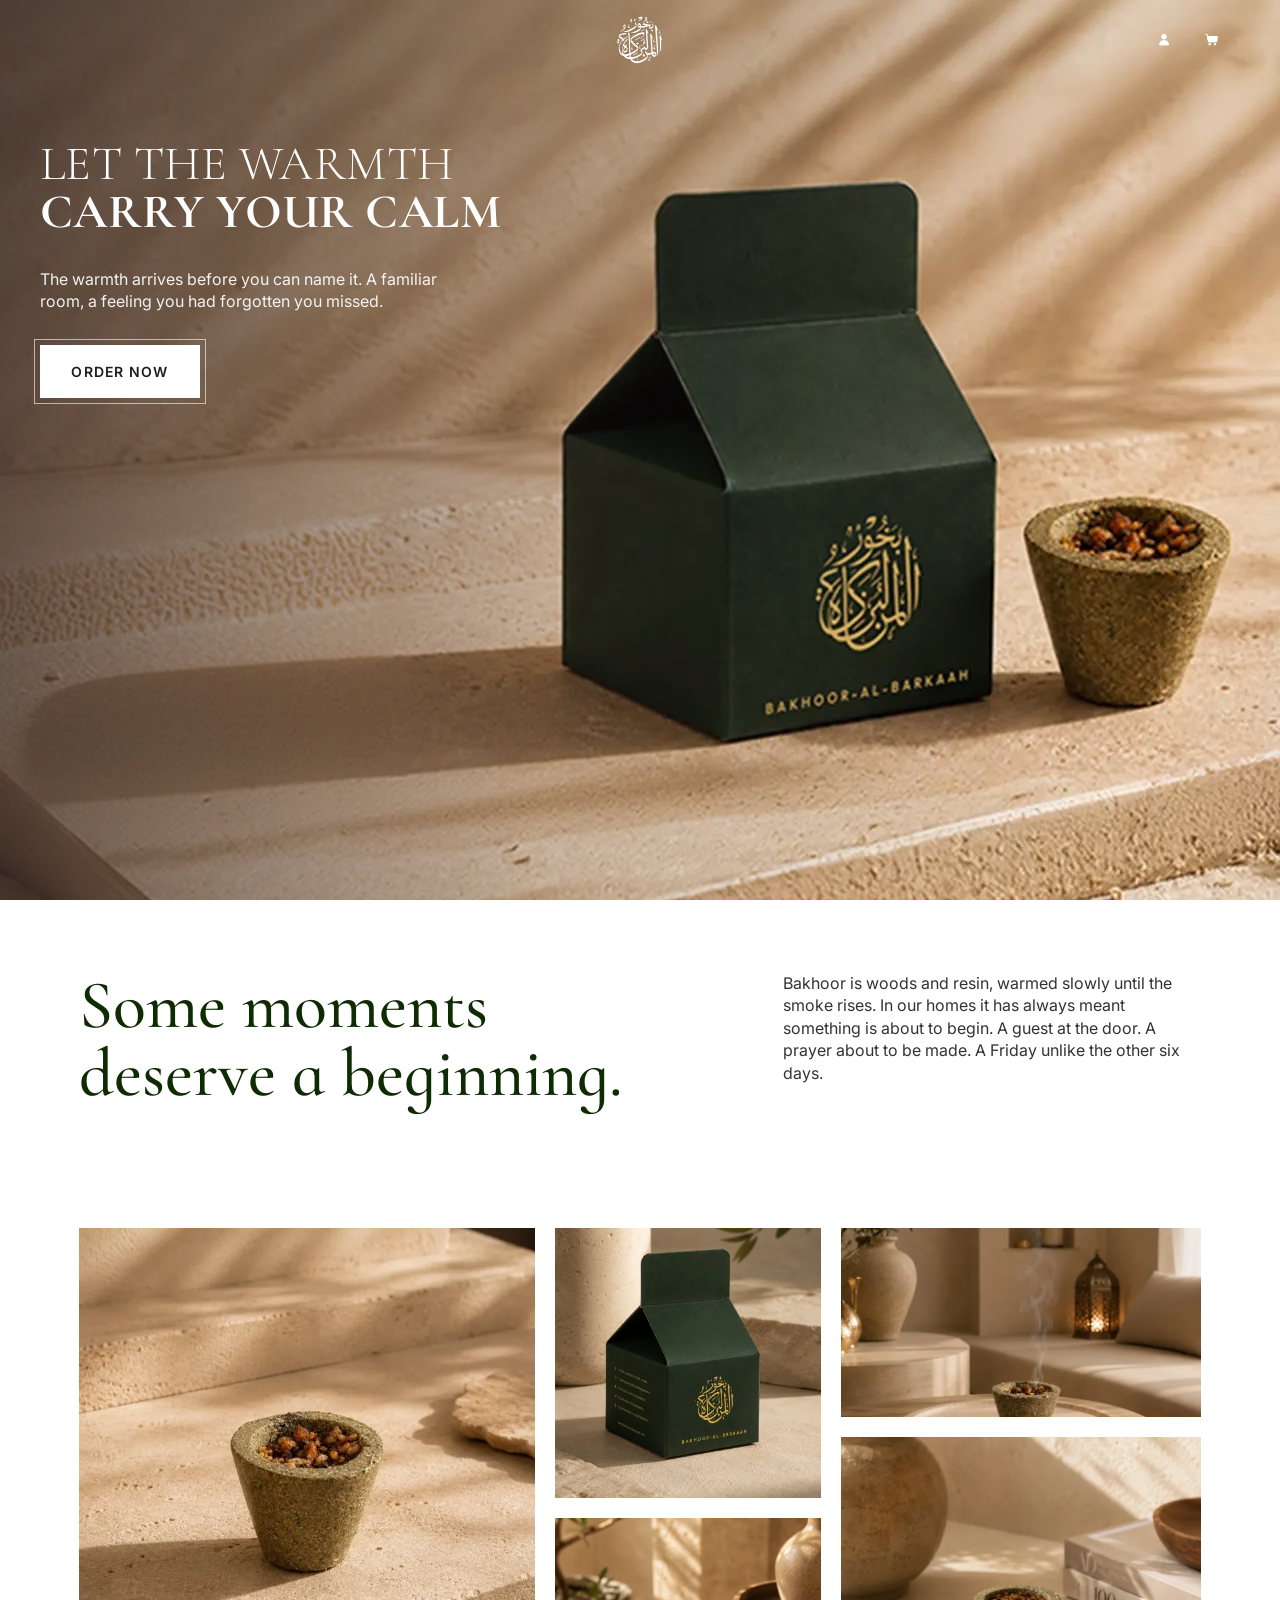
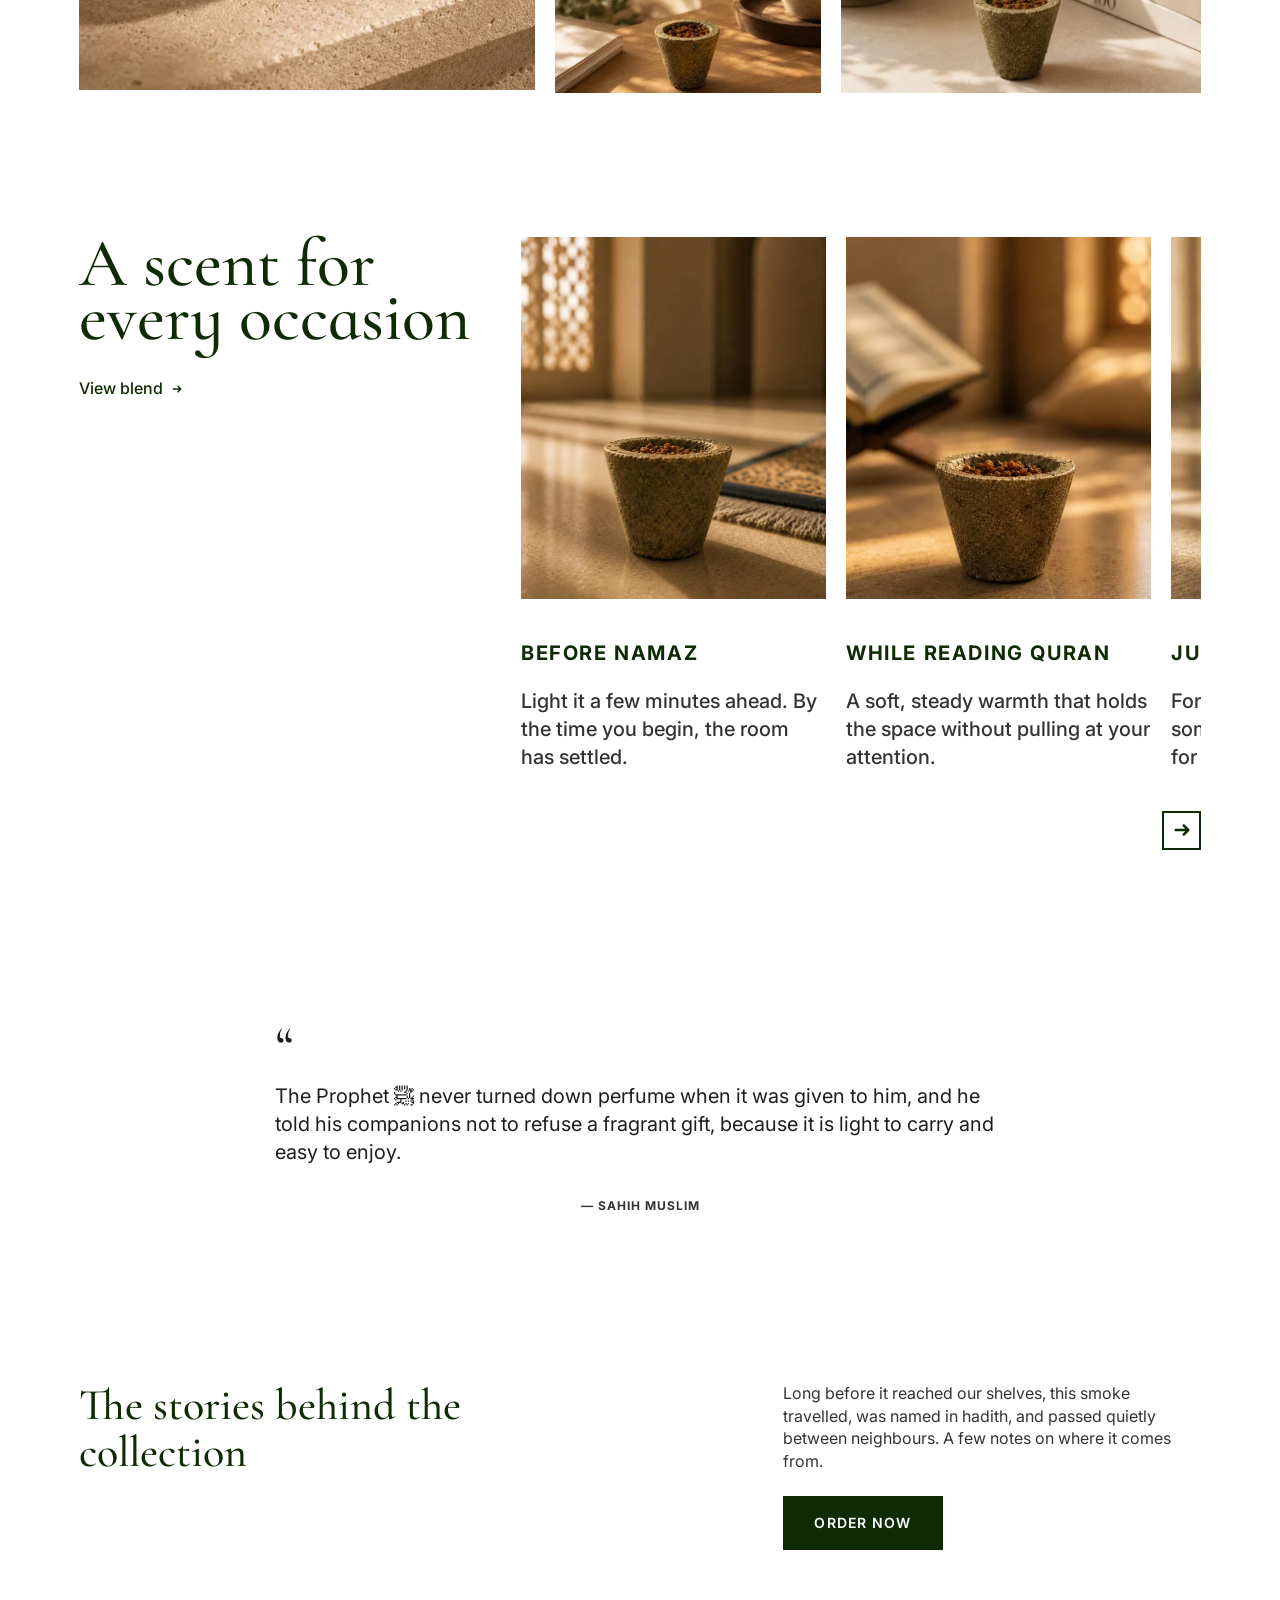
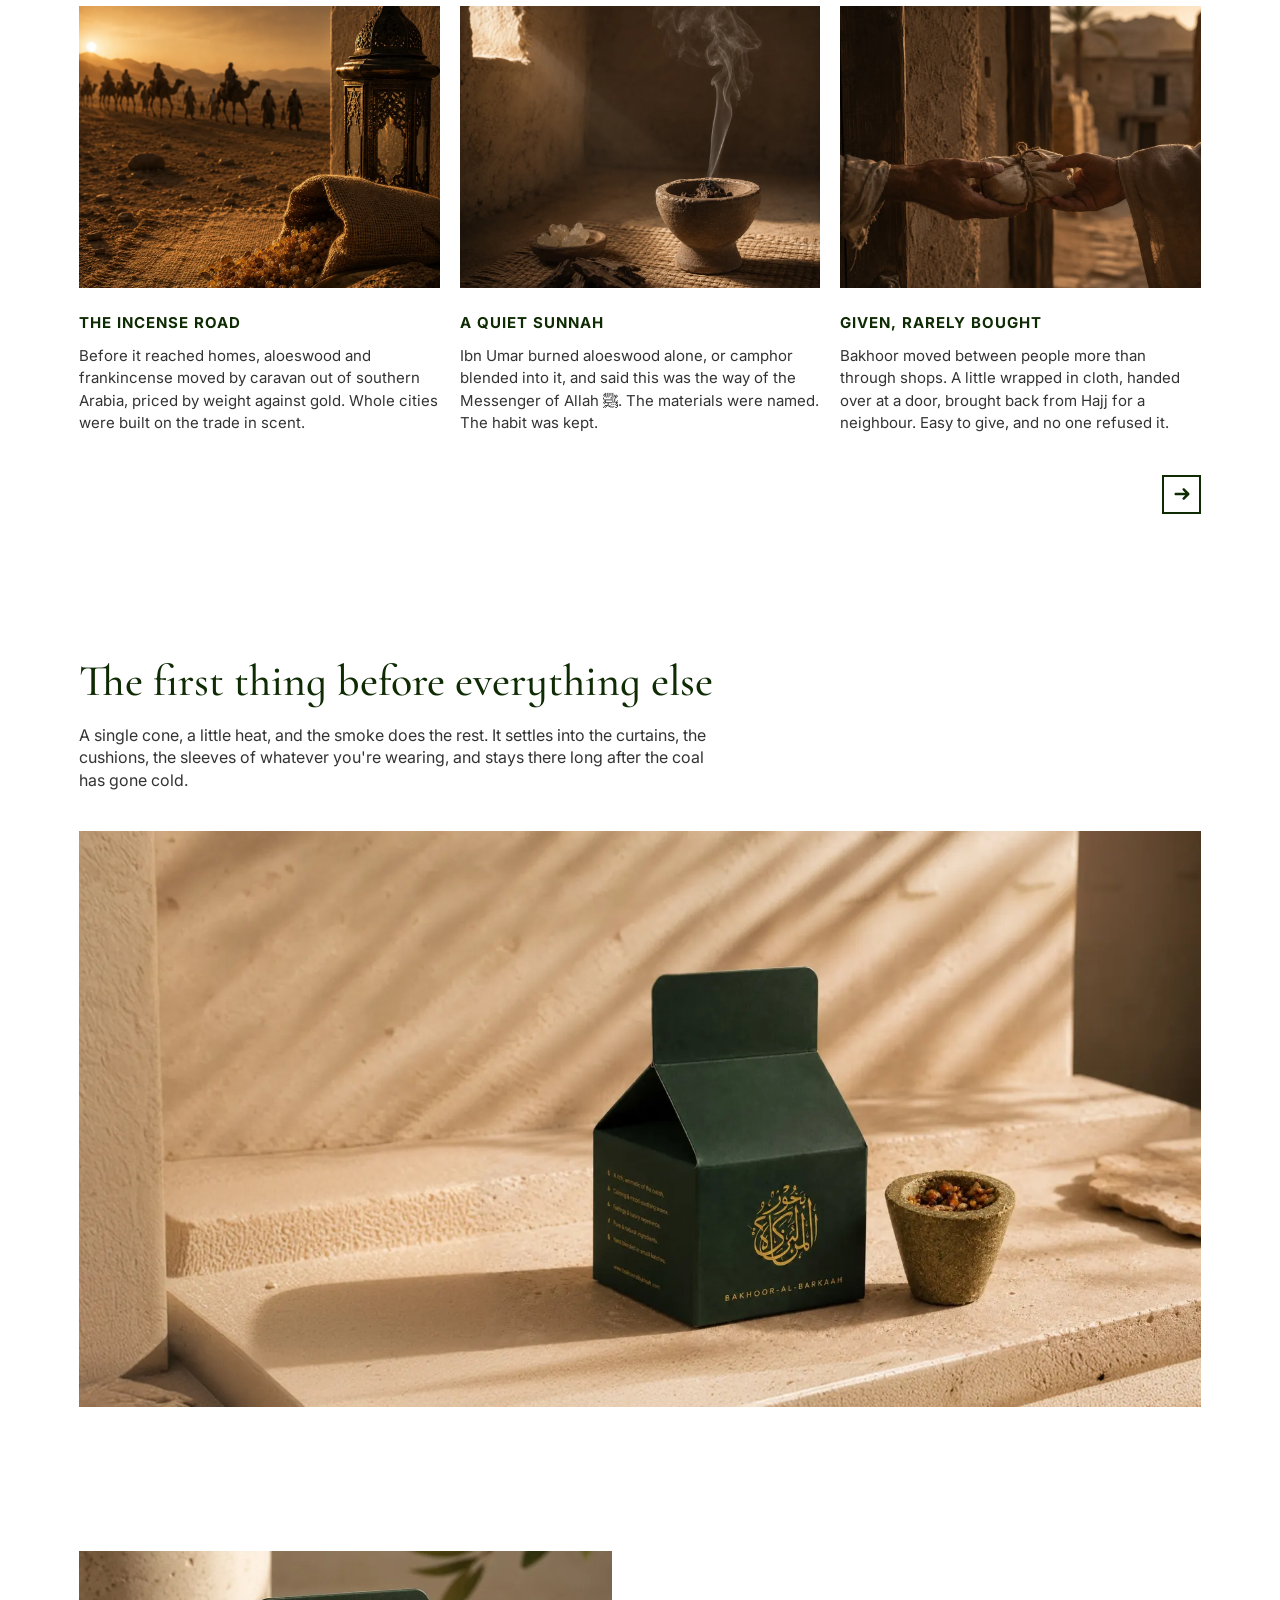
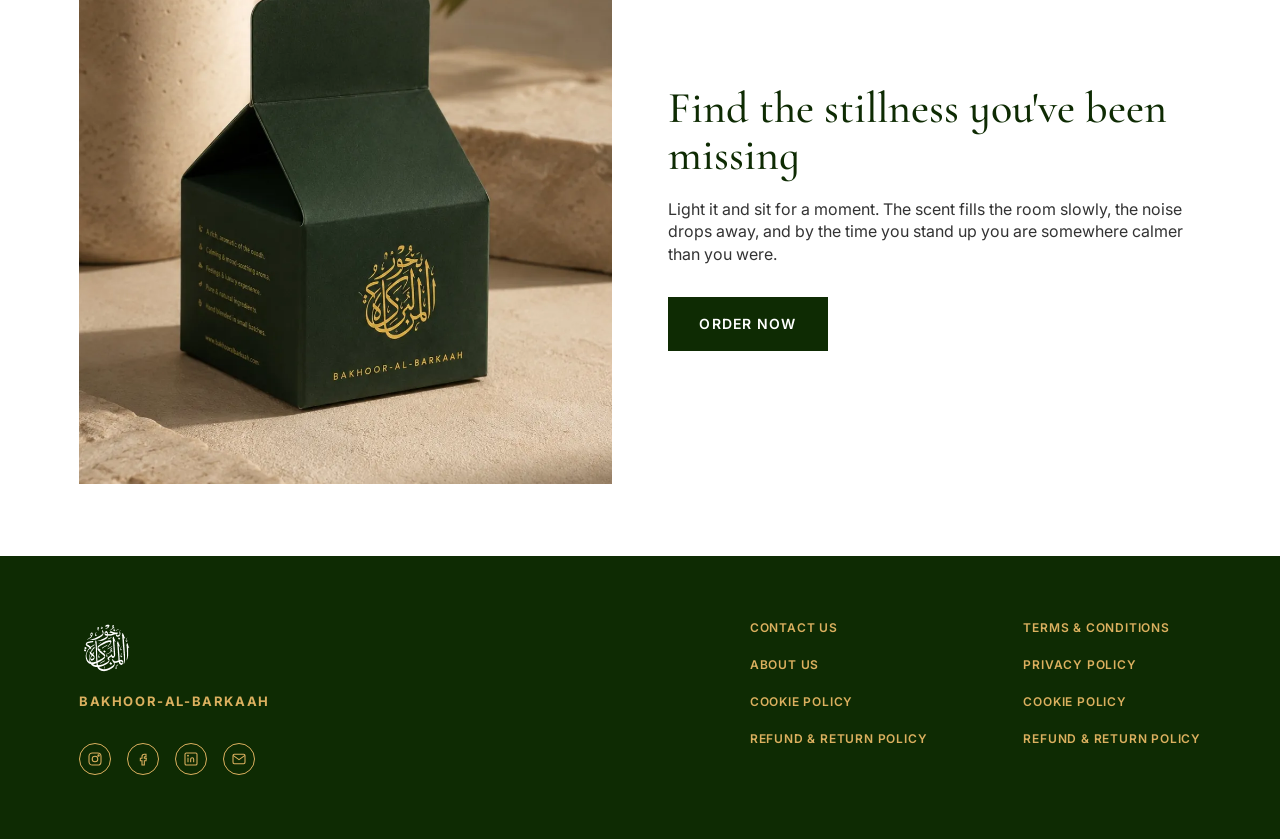
==== commit 02f124d5: "Rename gallery images to a positional numbering scheme About, Occasions, Stories, and the two Featur" ====
--- a/src/index.html
+++ b/src/index.html
@@ -63,26 +63,30 @@
     </p>
   </div>
 
+  <!-- Tiles are numbered by position (about-1 .. about-5, top-to-bottom
+       left-to-right) — to rearrange the gallery, swap the numbered files
+       in assets/images/about/ and assets-optimized/images/about/ rather
+       than editing this markup. -->
   <div class="about__gallery">
     <div class="about__tile about__tile--box">
-      <img src="assets-optimized/images/about/about-box.webp" alt="Bakhoor Al Barkaah box">
+      <img src="assets-optimized/images/about/about-1.webp" alt="Bakhoor resin bowl on sunlit stone steps">
     </div>
 
     <div class="about__col">
       <div class="about__tile about__tile--placeholder">
-        <img src="assets-optimized/images/about/about-hall.webp" alt="Bakhoor bowl on a wooden table beside an olive tree and a stoneware vase">
+        <img src="assets-optimized/images/about/about-2.webp" alt="Bakhoor Al Barkaah box">
       </div>
       <div class="about__tile about__tile--bowl">
-        <img src="assets-optimized/images/about/about-bowl.webp" alt="Bakhoor resin in a stone bowl">
+        <img src="assets-optimized/images/about/about-3.webp" alt="Bakhoor bowl on a wooden table beside an olive tree and a stoneware vase">
       </div>
     </div>
 
     <div class="about__col about__col--wide">
       <div class="about__tile about__tile--placeholder">
-        <img src="assets-optimized/images/about/about-room.webp" alt="Bakhoor bowl on a stone ledge beside books and a clay vase">
+        <img src="assets-optimized/images/about/about-4.webp" alt="Bakhoor burning in a living room setting">
       </div>
       <div class="about__tile about__tile--lifestyle">
-        <img src="assets-optimized/images/about/about-lifestyle.webp" alt="Bakhoor burning in a living room setting">
+        <img src="assets-optimized/images/about/about-5.webp" alt="Bakhoor bowl on a stone ledge beside books and a clay vase">
       </div>
     </div>
   </div>
@@ -105,11 +109,13 @@
     </div>
 
     <!-- Cards are 305px (240px on mobile) wide and scroll-snap; the
-         arrow button below steps one card width at a time. -->
+         arrow button below steps one card width at a time. Photos are
+         numbered by position (occasion-1 .. occasion-5) — rearrange by
+         swapping the numbered files, not this markup. -->
     <ul class="occasions__track" id="occasionsTrack">
       <li class="occasions__card">
         <div class="occasions__card-image">
-          <img src="assets-optimized/images/occasion/before-namaz.webp" alt="Bakhoor bowl smoking on a mosque prayer mat before Namaz">
+          <img src="assets-optimized/images/occasion/occasion-1.webp" alt="Bakhoor bowl smoking on a mosque prayer mat before Namaz">
         </div>
         <div class="occasions__card-text">
           <p class="occasions__card-title">Before Namaz</p>
@@ -118,7 +124,7 @@
       </li>
       <li class="occasions__card">
         <div class="occasions__card-image">
-          <img src="assets-optimized/images/occasion/while-reading-quran.webp" alt="An open Quran on a rehal beside a smoking Bakhoor bowl">
+          <img src="assets-optimized/images/occasion/occasion-2.webp" alt="An open Quran on a rehal beside a smoking Bakhoor bowl">
         </div>
         <div class="occasions__card-text">
           <p class="occasions__card-title">While Reading Quran</p>
@@ -127,7 +133,7 @@
       </li>
       <li class="occasions__card">
         <div class="occasions__card-image">
-          <img src="assets-optimized/images/occasion/jumuah.webp" alt="Bakhoor bowl with a mosque dome in the background, for Jumu'ah">
+          <img src="assets-optimized/images/occasion/occasion-3.webp" alt="Bakhoor bowl with a mosque dome in the background, for Jumu'ah">
         </div>
         <div class="occasions__card-text">
           <p class="occasions__card-title">Jumu'ah</p>
@@ -136,7 +142,7 @@
       </li>
       <li class="occasions__card">
         <div class="occasions__card-image">
-          <img src="assets-optimized/images/occasion/family-gatherings.webp" alt="Family sitting together with a Bakhoor bowl in the foreground">
+          <img src="assets-optimized/images/occasion/occasion-4.webp" alt="Family sitting together with a Bakhoor bowl in the foreground">
         </div>
         <div class="occasions__card-text">
           <p class="occasions__card-title">Family Gatherings</p>
@@ -145,7 +151,7 @@
       </li>
       <li class="occasions__card">
         <div class="occasions__card-image">
-          <img src="assets-optimized/images/occasion/welcoming-guests.webp" alt="Two men greeting each other at a doorway with a Bakhoor bowl nearby">
+          <img src="assets-optimized/images/occasion/occasion-5.webp" alt="Two men greeting each other at a doorway with a Bakhoor bowl nearby">
         </div>
         <div class="occasions__card-text">
           <p class="occasions__card-title">Welcoming Guests</p>
@@ -180,9 +186,9 @@
 <!-- ===================================================
      STORIES
      "The stories behind the collection" — heading/intro
-     + CTA, then a 3-card grid. Only "A Quiet Sunnah" has
-     a real photo today; the other two are placeholder
-     tiles (same convention as the About gallery).
+     + CTA, then a 3-card grid. Photos are numbered by
+     position (story-1 .. story-3) — rearrange by swapping
+     the numbered files, not this markup.
 =================================================== -->
 <section class="stories">
   <div class="stories__row">
@@ -198,21 +204,21 @@
   <div class="stories__grid">
     <div class="stories__card">
       <div class="stories__card-image">
-        <img src="assets-optimized/images/stories/the-incense-road.webp" alt="A camel caravan crossing the desert at sunset, with a lantern and resin beads in the foreground">
+        <img src="assets-optimized/images/stories/story-1.webp" alt="A camel caravan crossing the desert at sunset, with a lantern and resin beads in the foreground">
       </div>
       <p class="stories__card-title">The Incense Road</p>
       <p class="stories__card-desc">Before it reached homes, aloeswood and frankincense moved by caravan out of southern Arabia, priced by weight against gold. Whole cities were built on the trade in scent.</p>
     </div>
     <div class="stories__card">
       <div class="stories__card-image">
-        <img src="assets-optimized/images/stories/quiet-sunnah.webp" alt="Bakhoor resin smoking gently on a prayer mat">
+        <img src="assets-optimized/images/stories/story-2.webp" alt="Bakhoor resin smoking gently on a prayer mat">
       </div>
       <p class="stories__card-title">A Quiet Sunnah</p>
       <p class="stories__card-desc">Ibn Umar burned aloeswood alone, or camphor blended into it, and said this was the way of the Messenger of Allah ﷺ. The materials were named. The habit was kept.</p>
     </div>
     <div class="stories__card">
       <div class="stories__card-image">
-        <img src="assets-optimized/images/stories/given-rarely-bought.webp" alt="A wrapped cloth bundle being handed from one person to another at a doorway">
+        <img src="assets-optimized/images/stories/story-3.webp" alt="A wrapped cloth bundle being handed from one person to another at a doorway">
       </div>
       <p class="stories__card-title">Given, Rarely Bought</p>
       <p class="stories__card-desc">Bakhoor moved between people more than through shops. A little wrapped in cloth, handed over at a door, brought back from Hajj for a neighbour. Easy to give, and no one refused it.</p>
@@ -231,7 +237,8 @@
 <!-- ===================================================
      FEATURE — "The first thing before everything else"
      Stacked layout: heading + text, then one full-width
-     image. See .feature--stacked in style.css.
+     image (feature-1, see assets/images/sections/). See
+     .feature--stacked in style.css.
 =================================================== -->
 <section class="feature feature--stacked" id="first-thing">
   <div class="feature__inner">
@@ -240,20 +247,20 @@
       A single cone, a little heat, and the smoke does the rest. It settles into the curtains, the cushions, the sleeves of whatever you're wearing, and stays there long after the coal has gone cold.
     </p>
     <div class="feature__image">
-      <img src="assets-optimized/images/sections/first-thing.webp" alt="Bakhoor Al Barkaah box beside a smoking resin bowl on stone steps">
+      <img src="assets-optimized/images/sections/feature-1.webp" alt="Bakhoor Al Barkaah box beside a smoking resin bowl on stone steps">
     </div>
   </div>
 </section>
 
 <!-- ===================================================
      FEATURE — "Find the stillness you've been missing"
-     Split layout: image and text side by side. See
-     .feature--split in style.css.
+     Split layout: image (feature-2) and text side by
+     side. See .feature--split in style.css.
 =================================================== -->
 <section class="feature feature--split">
   <div class="feature__inner">
     <div class="feature__image">
-      <img src="assets-optimized/images/sections/product-stone-steps.webp" alt="Bakhoor Al Barkaah box beside a smoking resin bowl">
+      <img src="assets-optimized/images/sections/feature-2.webp" alt="Bakhoor Al Barkaah box beside a smoking resin bowl">
     </div>
     <div class="feature__content">
       <h2 class="feature__heading">Find the stillness you've been missing</h2>
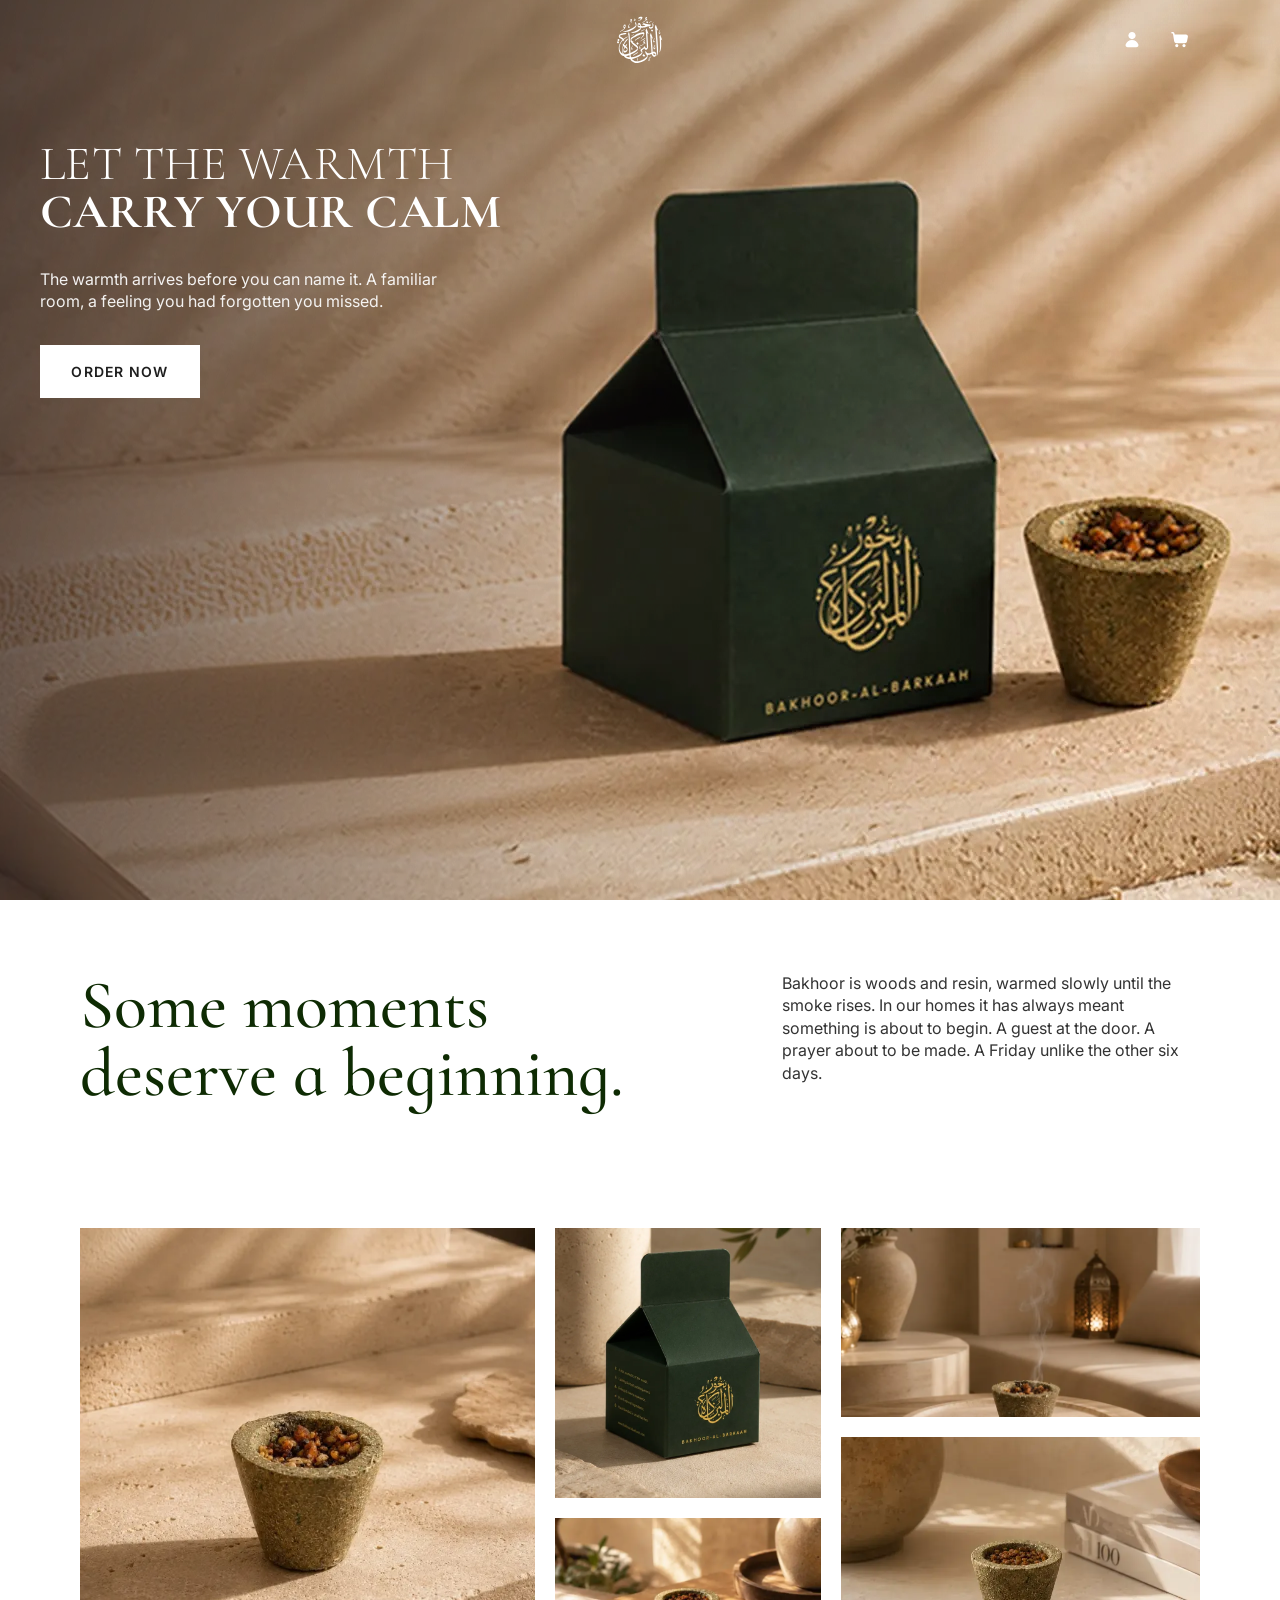
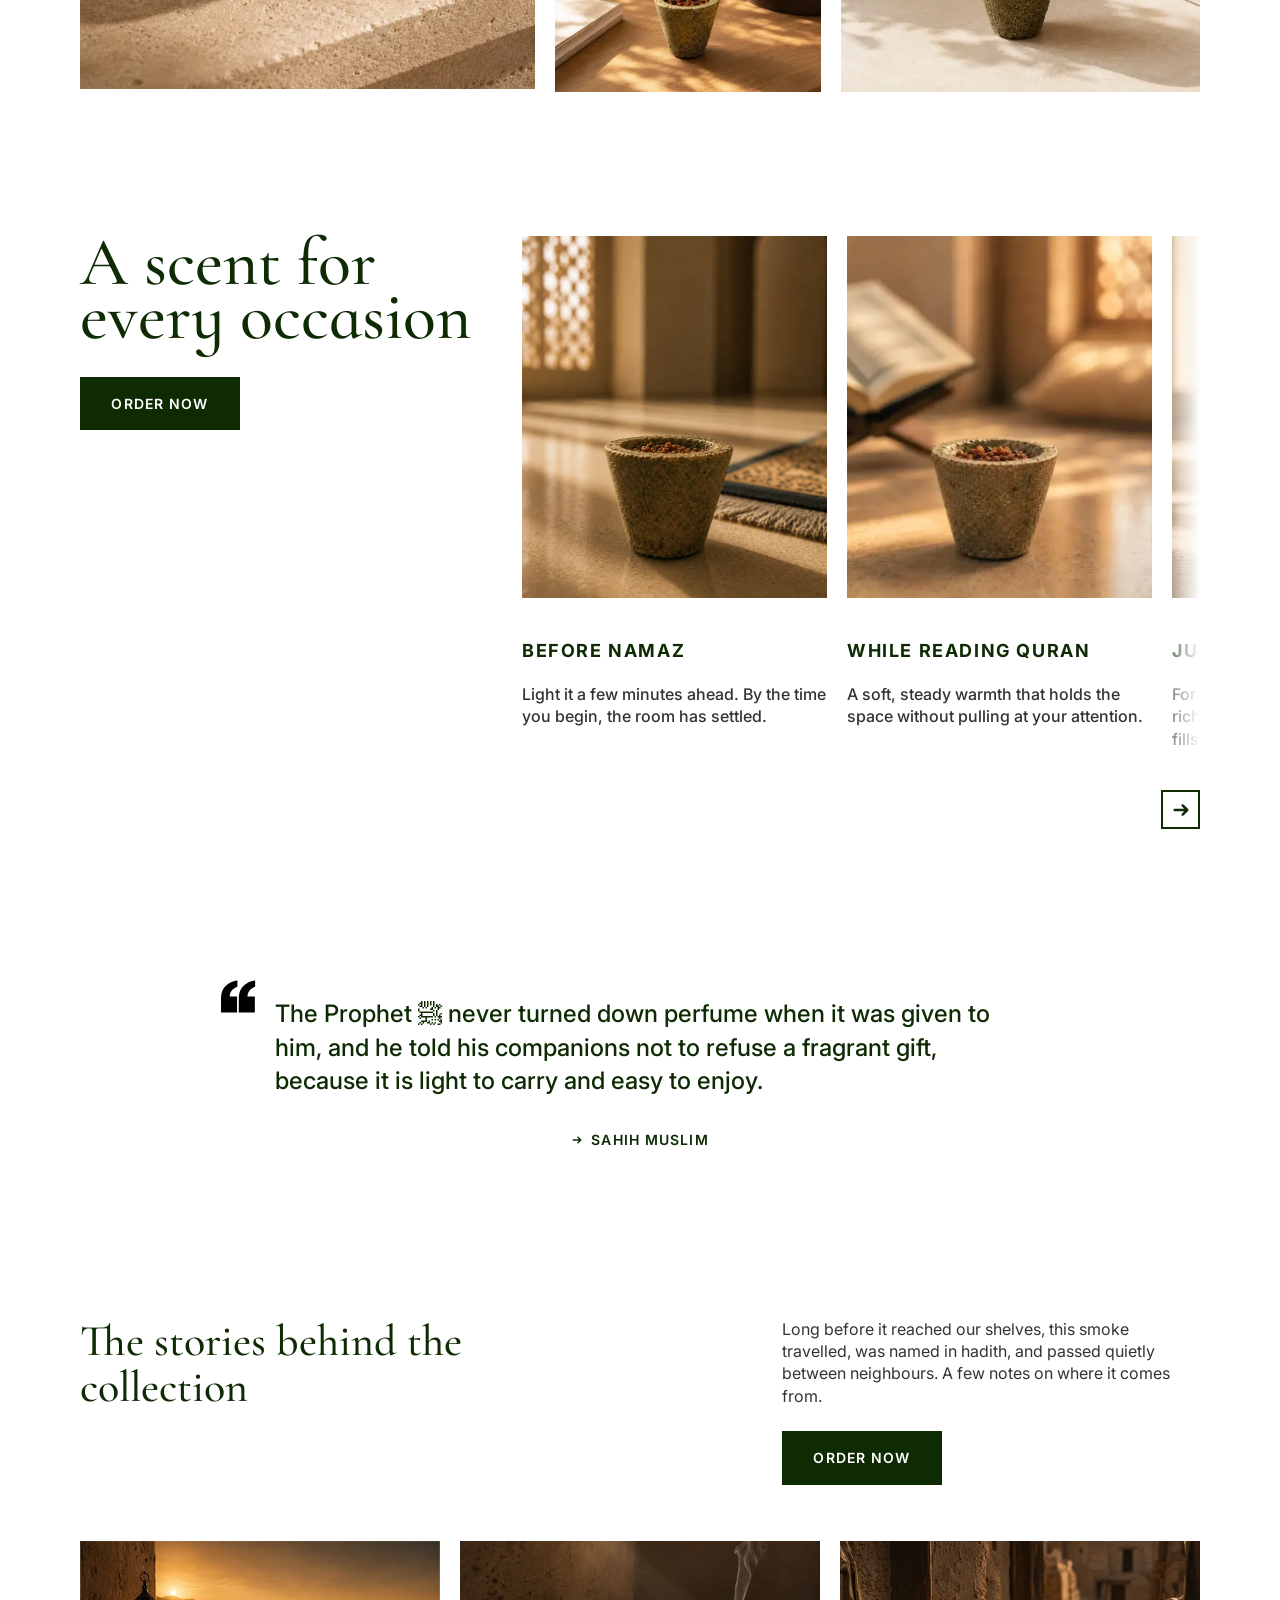
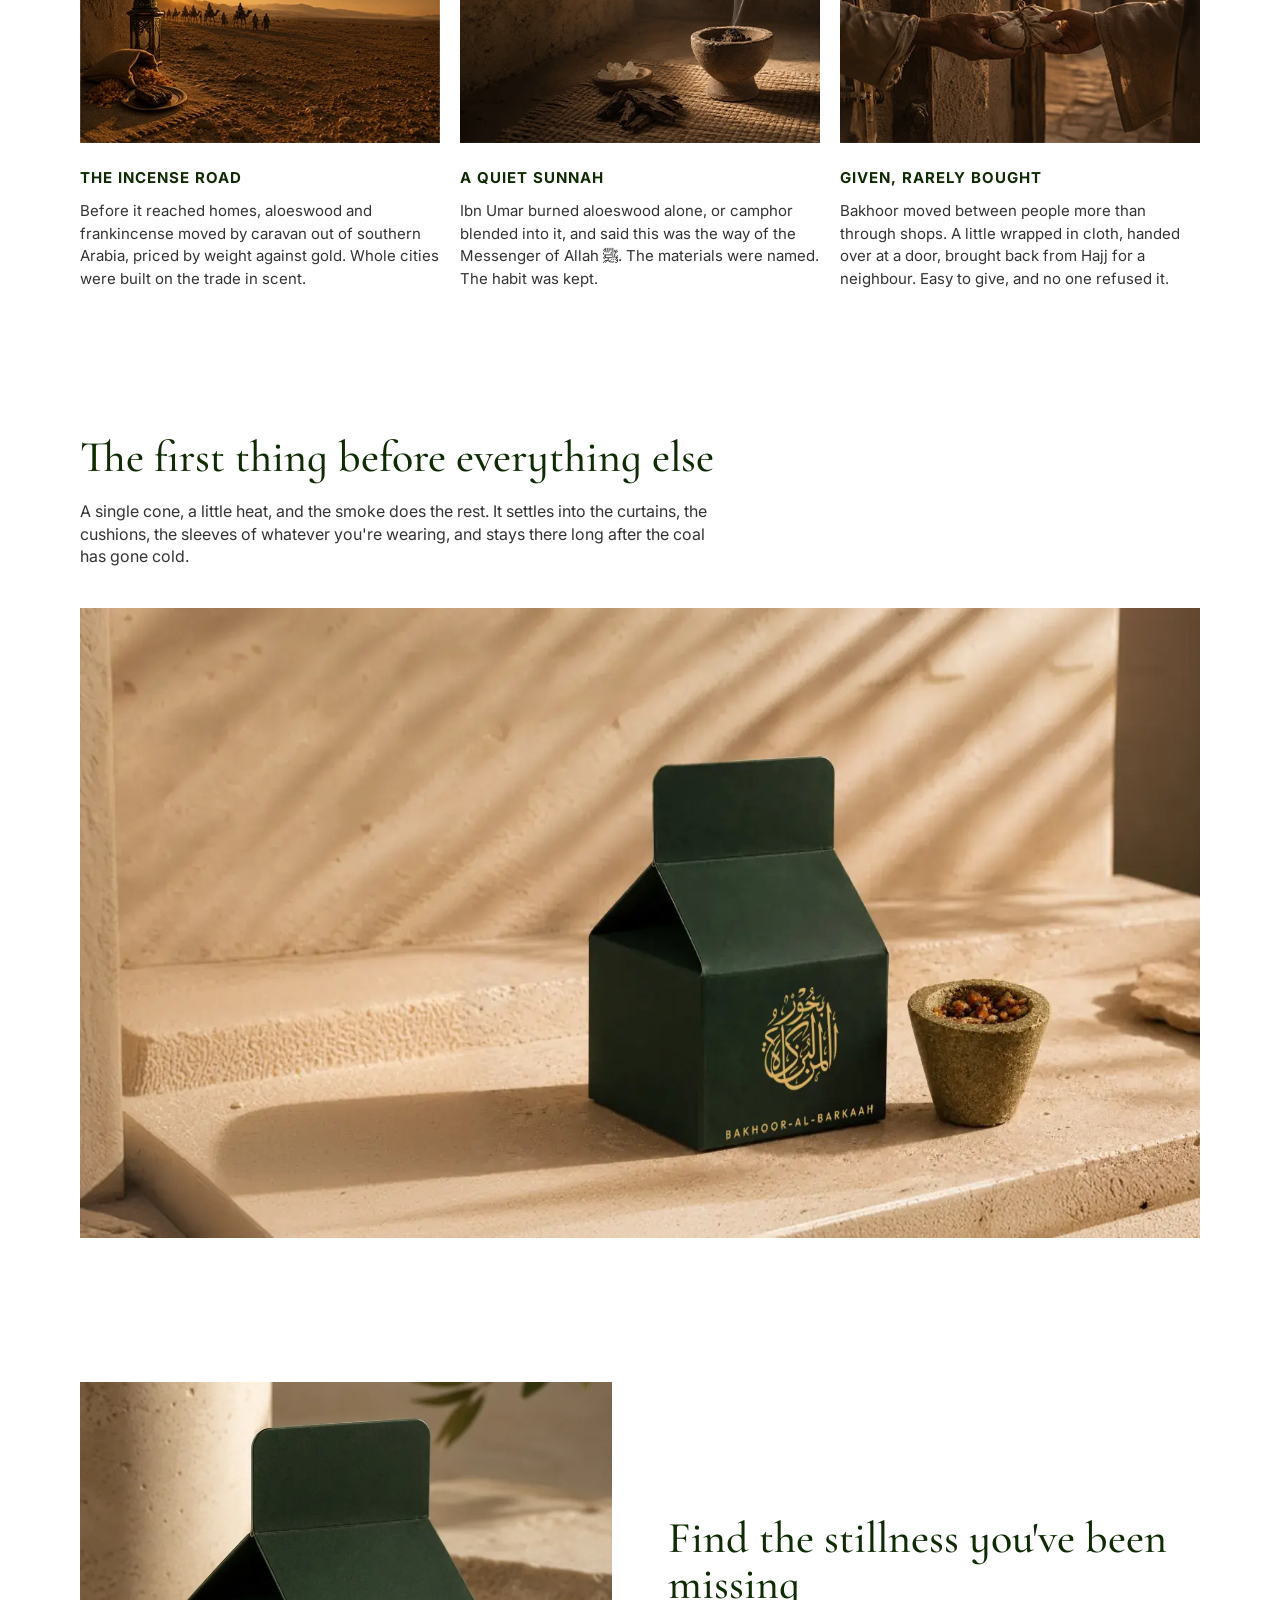
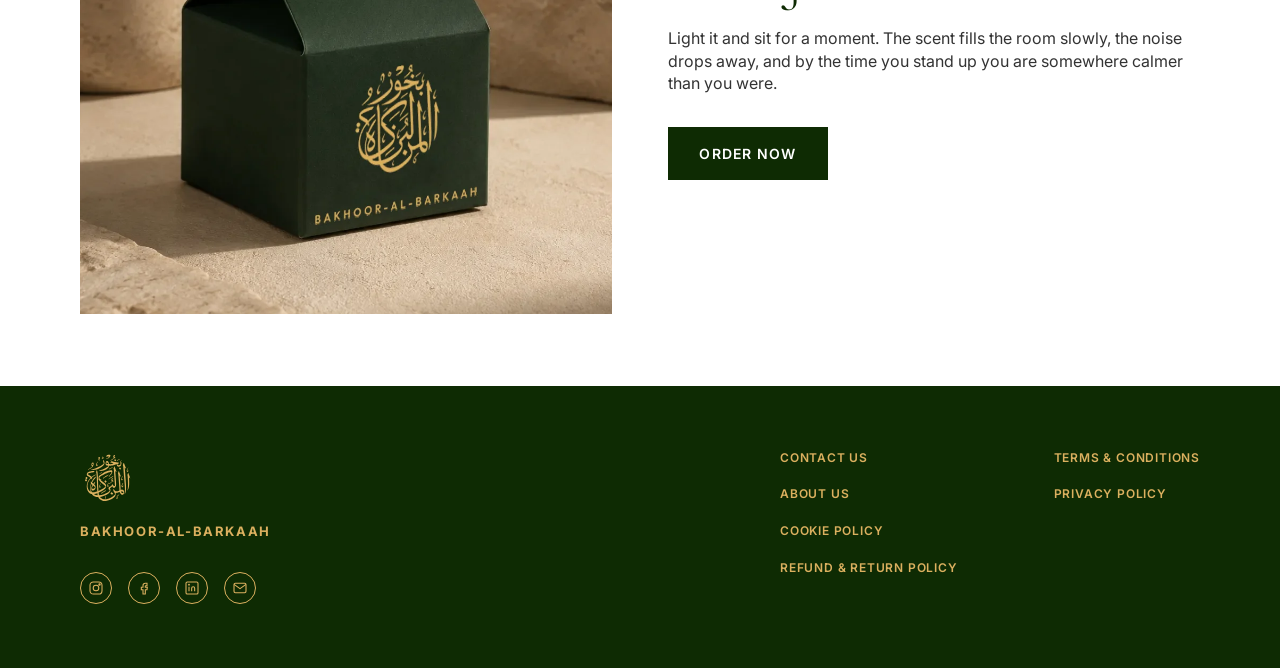
==== commit 7892df80: "Move design source files out of the deployable tree; add invoice numbering and site pages - Move Bra" ====
--- a/src/index.html
+++ b/src/index.html
@@ -23,14 +23,14 @@
 <section class="hero">
   <nav class="hero__nav">
     <a href="/" class="hero__logo" aria-label="Bakhoor Al Barkaah home">
-      <img src="assets/icons/logo-emblem.png" alt="Bakhoor Al Barkaah">
+      <img src="assets/icons/logo-emb.svg" alt="Bakhoor Al Barkaah">
     </a>
     <div class="hero__nav-actions">
       <a href="login.html" class="hero__icon-btn" id="navAccountLink" aria-label="My account">
-        <img src="assets/icons/icon-people.png" alt="">
+        <img src="assets/icons/icon-people.svg" alt="">
       </a>
       <a href="order.html" class="hero__icon-btn" aria-label="Order now">
-        <img src="assets/icons/icon-basket.png" alt="">
+        <img src="assets/icons/icon-basket.svg" alt="">
       </a>
     </div>
   </nav>
@@ -102,10 +102,7 @@
   <div class="occasions__row">
     <div class="occasions__intro">
       <h2 class="occasions__heading">A scent for every occasion</h2>
-      <a href="#blend" class="occasions__link">
-        <span>View blend</span>
-        <img src="assets/icons/icon-arrow-right-small.svg" alt="" class="occasions__link-icon">
-      </a>
+      <a href="order.html" class="btn-dark">Order now</a>
     </div>
 
     <!-- Cards are 305px (240px on mobile) wide and scroll-snap; the
@@ -170,16 +167,18 @@
 
 <!-- ===================================================
      HADITH QUOTE
-     A single centered quotation (Sahih Muslim) — purely
-     text, no image assets.
+     A single centered quotation (Sahih Muslim).
 =================================================== -->
 <section class="hadith">
   <div class="hadith__inner">
-    <p class="hadith__mark" aria-hidden="true">&ldquo;</p>
+    <img src="assets/icons/semi-colon.svg" alt="" class="hadith__mark" aria-hidden="true">
     <p class="hadith__text">
       The Prophet ﷺ never turned down perfume when it was given to him, and he told his companions not to refuse a fragrant gift, because it is light to carry and easy to enjoy.
     </p>
-    <p class="hadith__cite">— Sahih Muslim</p>
+    <p class="hadith__cite">
+      <img src="assets/icons/icon-arrow-right-small.svg" alt="" width="12" height="12">
+      Sahih Muslim
+    </p>
   </div>
 </section>
 
@@ -225,13 +224,6 @@
     </div>
   </div>
 
-  <!-- Unlike the occasions carousel, this grid isn't a scroll track —
-       js/main.js smooth-scrolls the page down to #first-thing instead. -->
-  <div class="stories__nav">
-    <button type="button" class="arrow-btn" id="storiesNext" aria-label="Scroll to next story">
-      <img src="assets/icons/icon-arrow-right.svg" alt="">
-    </button>
-  </div>
 </section>
 
 <!-- ===================================================
@@ -281,7 +273,7 @@
 <footer class="site-footer">
   <div class="site-footer__top">
     <div class="site-footer__brand">
-      <img src="assets/icons/logo-emblem.png" alt="Bakhoor Al Barkaah">
+      <img src="assets/icons/logo-emb-gold.svg" alt="Bakhoor Al Barkaah">
       <p class="site-footer__wordmark">Bakhoor-Al-Barkaah</p>
       <div class="site-footer__social">
         <a href="#" aria-label="Instagram">
@@ -301,16 +293,14 @@
 
     <div class="site-footer__links">
       <div class="site-footer__col">
-        <a href="#">Contact Us</a>
-        <a href="#">About Us</a>
-        <a href="#">Cookie Policy</a>
-        <a href="#">Refund &amp; Return Policy</a>
+        <a href="contact.html">Contact Us</a>
+        <a href="about.html">About Us</a>
+        <a href="cookie-policy.html">Cookie Policy</a>
+        <a href="refund-policy.html">Refund &amp; Return Policy</a>
       </div>
       <div class="site-footer__col">
-        <a href="#">Terms &amp; Conditions</a>
-        <a href="#">Privacy Policy</a>
-        <a href="#">Cookie Policy</a>
-        <a href="#">Refund &amp; Return Policy</a>
+        <a href="terms.html">Terms &amp; Conditions</a>
+        <a href="privacy-policy.html">Privacy Policy</a>
       </div>
     </div>
   </div>
--- a/src/css/style.css
+++ b/src/css/style.css
@@ -112,7 +112,7 @@
   align-items: center;
   justify-content: flex-end;
   height: 80px;
-  padding: 0 48px;
+  padding: 0 80px;
 }
 
 .hero__logo {
@@ -125,13 +125,6 @@
   display: flex;
   align-items: center;
   justify-content: center;
-  transition: transform 0.4s var(--ease-out), filter 0.4s var(--ease-out);
-}
-
-.hero__logo:hover,
-.hero__logo:focus-visible {
-  transform: translate(-50%, -50%) scale(1.08) rotate(4deg);
-  filter: drop-shadow(0 0 10px rgba(255, 255, 255, 0.35));
 }
 
 .hero__logo img {
@@ -156,24 +149,13 @@
 }
 
 .hero__icon-btn img {
-  width: 24px;
-  height: 24px;
-  transition: transform 0.3s var(--ease-out);
+  width: 32px;
+  height: 32px;
 }
 
 .hero__icon-btn:hover,
 .hero__icon-btn:focus-visible {
   background-color: rgba(255, 255, 255, 0.14);
-  transform: translateY(-1px);
-}
-
-.hero__icon-btn:hover img,
-.hero__icon-btn:focus-visible img {
-  transform: scale(1.1);
-}
-
-.hero__icon-btn:active {
-  transform: translateY(0) scale(0.95);
 }
 
 /* ---- Content ---- */
@@ -183,7 +165,7 @@
   flex-direction: column;
   align-items: flex-start;
   gap: 32px;
-  padding: 265px 72px 0;
+  padding: 265px 80px 0;
 }
 
 .hero__heading {
@@ -222,9 +204,6 @@
 }
 
 .hero__cta {
-  /* Extra ring around the button only — colors are untouched */
-  outline: 1px solid rgba(255, 255, 255, 0.6);
-  outline-offset: 5px;
   animation: hero-rise 0.9s var(--ease-out) 0.24s both;
 }
 
@@ -269,9 +248,6 @@
 
 .btn--primary:hover,
 .btn--primary:focus-visible {
-  background-color: var(--color-gold);
-  border-color: var(--color-gold);
-  color: var(--color-white);
   transform: translateY(-3px);
   box-shadow: 0 10px 24px rgba(0, 0, 0, 0.25);
 }
@@ -326,11 +302,6 @@
     position: static;
     transform: none;
   }
-
-  .hero__logo:hover,
-  .hero__logo:focus-visible {
-    transform: scale(1.08) rotate(4deg);
-  }
 }
 
 @media (max-width: 640px) {
@@ -369,7 +340,7 @@
 --------------------------------------------- */
 .about {
   background: var(--color-white);
-  padding: 72px 79px;
+  padding: 72px 80px;
 }
 
 .about__header {
@@ -377,8 +348,6 @@
   align-items: flex-start;
   justify-content: space-between;
   gap: 48px;
-  max-width: 1281px;
-  margin: 0 auto;
 }
 
 .about__heading {
@@ -408,8 +377,7 @@
   display: grid;
   grid-template-columns: 523fr 305fr 413fr;
   gap: 20px;
-  max-width: 1281px;
-  margin: 120px auto 0;
+  margin-top: 120px;
 }
 
 .about__col {
@@ -485,22 +453,35 @@
   }
 
   .about__gallery {
-    grid-template-columns: 1fr;
+    grid-template-columns: 1fr 1fr;
+    gap: 12px;
     margin-top: 40px;
   }
 
   .about__col,
   .about__col--wide {
-    display: contents;
+    gap: 12px;
   }
 
   .about__tile--box {
+    grid-column: 1 / -1;
     aspect-ratio: 4 / 3;
   }
 
-  .about__col .about__tile--placeholder,
+  .about__col .about__tile--placeholder {
+    aspect-ratio: 3 / 4;
+  }
+
+  .about__tile--bowl {
+    aspect-ratio: 3 / 2;
+  }
+
   .about__col--wide .about__tile--placeholder {
-    aspect-ratio: 16 / 9;
+    aspect-ratio: 3 / 2;
+  }
+
+  .about__tile--lifestyle {
+    aspect-ratio: 4 / 5;
   }
 }
 
@@ -509,7 +490,7 @@
 --------------------------------------------- */
 .occasions {
   background: var(--color-white);
-  padding: 72px 79px;
+  padding: 72px 80px;
 }
 
 .occasions__row {
@@ -533,27 +514,6 @@
   font-size: 68px;
   line-height: 0.8;
   color: var(--color-green);
-}
-
-.occasions__link {
-  display: inline-flex;
-  align-items: center;
-  gap: 8px;
-  font-family: var(--font-sans);
-  font-weight: 500;
-  font-size: 16px;
-  color: var(--color-green);
-}
-
-.occasions__link-icon {
-  width: 12px;
-  height: 12px;
-  transition: transform 0.3s var(--ease-out);
-}
-
-.occasions__link:hover .occasions__link-icon,
-.occasions__link:focus-visible .occasions__link-icon {
-  transform: translateX(4px);
 }
 
 /* ---- Horizontally-scrolling card carousel ----
@@ -571,10 +531,18 @@
   scroll-snap-type: x mandatory;
   scroll-behavior: smooth;
   scrollbar-width: none;
+  -webkit-mask-image: linear-gradient(to right, #000 calc(100% - 48px), transparent 100%);
+  mask-image: linear-gradient(to right, #000 calc(100% - 48px), transparent 100%);
 }
 
 .occasions__track::-webkit-scrollbar {
   display: none;
+}
+
+/* Fade hints there's more to scroll; drop it once the last card is fully in view. */
+.occasions__track.is-at-end {
+  -webkit-mask-image: none;
+  mask-image: none;
 }
 
 .occasions__card {
@@ -613,7 +581,7 @@
 .occasions__card-title {
   font-family: var(--font-sans);
   font-weight: 700;
-  font-size: 20px;
+  font-size: 18px;
   letter-spacing: 1.6px;
   text-transform: uppercase;
   color: var(--color-green);
@@ -622,7 +590,7 @@
 .occasions__card-desc {
   font-family: var(--font-sans);
   font-weight: 500;
-  font-size: 20px;
+  font-size: 16px;
   line-height: 1.4;
   color: var(--color-body-text);
 }
@@ -727,12 +695,7 @@
 .btn-dark:focus-visible {
   background-color: var(--color-gold);
   border-color: var(--color-gold);
-  transform: translateY(-3px);
   box-shadow: 0 10px 24px rgba(0, 0, 0, 0.2);
-}
-
-.btn-dark:active {
-  transform: translateY(-1px);
 }
 
 /* ---------------------------------------------
@@ -740,26 +703,28 @@
 --------------------------------------------- */
 .hadith {
   background: var(--color-white);
-  padding: 96px 79px;
+  padding: 96px 80px;
 }
 
 .hadith__inner {
+  position: relative;
   max-width: 730px;
   margin: 0 auto;
 }
 
 .hadith__mark {
-  font-family: var(--font-serif);
-  font-size: 56px;
-  line-height: 1;
-  color: var(--color-dark-text);
+  position: absolute;
+  top: -17px;
+  left: -54px;
+  width: 35px;
+  height: 33px;
 }
 
 .hadith__text {
-  margin-top: 8px;
-  font-size: 20px;
+  font-size: 24px;
+  font-weight: 500;
   line-height: 1.4;
-  color: var(--color-dark-text);
+  color: var(--color-green);
 }
 
 .hadith__cite {
@@ -768,11 +733,11 @@
   justify-content: center;
   gap: 8px;
   margin-top: 32px;
-  font-size: 12px;
-  font-weight: 700;
-  letter-spacing: 1px;
+  font-size: 14px;
+  font-weight: 600;
+  letter-spacing: 1.12px;
   text-transform: uppercase;
-  color: var(--color-body-text);
+  color: var(--color-green);
 }
 
 .hadith__cite img {
@@ -785,7 +750,7 @@
 --------------------------------------------- */
 .stories {
   background: var(--color-white);
-  padding: 72px 79px;
+  padding: 72px 80px;
 }
 
 .stories__row {
@@ -793,8 +758,7 @@
   align-items: flex-start;
   justify-content: space-between;
   gap: 40px;
-  max-width: 1282px;
-  margin: 0 auto 56px;
+  margin-bottom: 56px;
 }
 
 .stories__heading {
@@ -821,12 +785,10 @@
   display: grid;
   grid-template-columns: repeat(3, 1fr);
   gap: 20px;
-  max-width: 1282px;
-  margin: 0 auto;
 }
 
 .stories__card-image {
-  aspect-ratio: 667 / 522;
+  aspect-ratio: 480 / 270;
   overflow: hidden;
   background: var(--color-placeholder);
 }
@@ -853,13 +815,6 @@
   color: var(--color-body-text);
 }
 
-.stories__nav {
-  display: flex;
-  justify-content: flex-end;
-  max-width: 1282px;
-  margin: 40px auto 0;
-}
-
 @media (max-width: 1024px) {
   .hadith,
   .stories {
@@ -884,11 +839,14 @@
   }
 
   .hadith__mark {
-    font-size: 40px;
+    position: static;
+    width: 28px;
+    height: 26px;
+    margin: 0 auto 8px;
   }
 
   .hadith__text {
-    font-size: 17px;
+    font-size: 20px;
   }
 
   .stories__grid {
@@ -905,12 +863,7 @@
 --------------------------------------------- */
 .feature {
   background: var(--color-white);
-  padding: 72px 79px;
-}
-
-.feature__inner {
-  max-width: 1282px;
-  margin: 0 auto;
+  padding: 72px 80px;
 }
 
 .feature__heading {
@@ -933,7 +886,7 @@
    Heading + text on top, one full-width image below. */
 .feature--stacked .feature__image {
   margin-top: 40px;
-  aspect-ratio: 1285 / 660;
+  aspect-ratio: 16 / 9;
   overflow: hidden;
   background: var(--color-placeholder);
 }
@@ -1019,7 +972,7 @@
 .site-footer {
   background: var(--color-green);
   color: var(--color-gold-light);
-  padding: 64px 79px;
+  padding: 64px 80px;
 }
 
 .site-footer__top {
@@ -1028,8 +981,6 @@
   justify-content: space-between;
   flex-wrap: wrap;
   gap: 48px;
-  max-width: 1282px;
-  margin: 0 auto;
 }
 
 /* ---- Brand block: logo, wordmark, social icons ---- */
